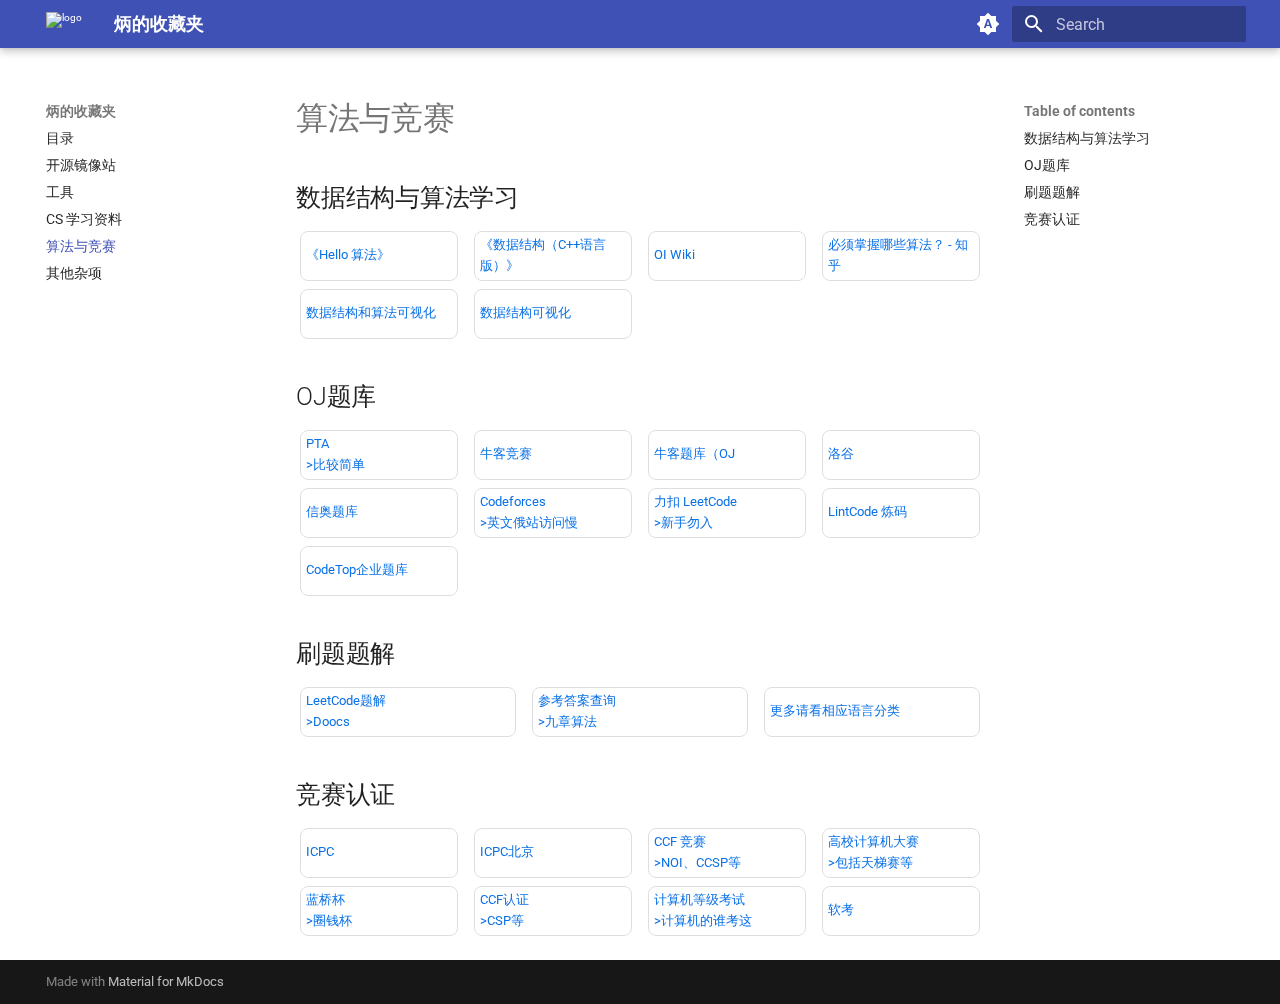
==== algorithm/index.html @ 61bb5c72 "update" ====
<!doctype html>
<html lang="en" class="no-js">
  <head>
    
    
      <meta charset="utf-8">
      <meta name="viewport" content="width=device-width,initial-scale=1">
      
      
      
      
        <link rel="prev" href="../cs/">
      
      
        <link rel="next" href="../misc/">
      
      
      <link rel="icon" href="../favicon.ico">
      <meta name="generator" content="mkdocs-1.6.1, mkdocs-material-9.5.44">
    
    <link rel="manifest" href="/manifest.json">

    
      
        <title>算法与竞赛 - 炳的收藏夹</title>
      
    
    
      <link rel="stylesheet" href="../assets/stylesheets/main.0253249f.min.css">
      
        
        <link rel="stylesheet" href="../assets/stylesheets/palette.06af60db.min.css">
      
      


    
    
      
    
    
      
        
        
        <link rel="preconnect" href="https://fonts.gstatic.com" crossorigin>
        <link rel="stylesheet" href="https://fonts.googleapis.com/css?family=Roboto:300,300i,400,400i,700,700i%7CRoboto+Mono:400,400i,700,700i&display=fallback">
        <style>:root{--md-text-font:"Roboto";--md-code-font:"Roboto Mono"}</style>
      
    
    
      <link rel="stylesheet" href="../style.css">
    
    <script>__md_scope=new URL("..",location),__md_hash=e=>[...e].reduce(((e,_)=>(e<<5)-e+_.charCodeAt(0)),0),__md_get=(e,_=localStorage,t=__md_scope)=>JSON.parse(_.getItem(t.pathname+"."+e)),__md_set=(e,_,t=localStorage,a=__md_scope)=>{try{t.setItem(a.pathname+"."+e,JSON.stringify(_))}catch(e){}}</script>
    
      

    
    
    
  </head>
  
  
    
    
      
    
    
    
    
    <body dir="ltr" data-md-color-scheme="default" data-md-color-primary="indigo" data-md-color-accent="indigo">
  
    
    <input class="md-toggle" data-md-toggle="drawer" type="checkbox" id="__drawer" autocomplete="off">
    <input class="md-toggle" data-md-toggle="search" type="checkbox" id="__search" autocomplete="off">
    <label class="md-overlay" for="__drawer"></label>
    <div data-md-component="skip">
      
        
        <a href="#_1" class="md-skip">
          Skip to content
        </a>
      
    </div>
    <div data-md-component="announce">
      
    </div>
    
    
      

  

<header class="md-header md-header--shadow" data-md-component="header">
  <nav class="md-header__inner md-grid" aria-label="Header">
    <a href=".." title="炳的收藏夹" class="md-header__button md-logo" aria-label="炳的收藏夹" data-md-component="logo">
      
  <img src="../favicon.ico" alt="logo">

    </a>
    <label class="md-header__button md-icon" for="__drawer">
      
      <svg xmlns="http://www.w3.org/2000/svg" viewBox="0 0 24 24"><path d="M3 6h18v2H3zm0 5h18v2H3zm0 5h18v2H3z"/></svg>
    </label>
    <div class="md-header__title" data-md-component="header-title">
      <div class="md-header__ellipsis">
        <div class="md-header__topic">
          <span class="md-ellipsis">
            炳的收藏夹
          </span>
        </div>
        <div class="md-header__topic" data-md-component="header-topic">
          <span class="md-ellipsis">
            
              算法与竞赛
            
          </span>
        </div>
      </div>
    </div>
    
      
        <form class="md-header__option" data-md-component="palette">
  
    
    
    
    <input class="md-option" data-md-color-media="(prefers-color-scheme)" data-md-color-scheme="default" data-md-color-primary="indigo" data-md-color-accent="indigo"  aria-label="Switch to light mode"  type="radio" name="__palette" id="__palette_0">
    
      <label class="md-header__button md-icon" title="Switch to light mode" for="__palette_1" hidden>
        <svg xmlns="http://www.w3.org/2000/svg" viewBox="0 0 24 24"><path d="m14.3 16-.7-2h-3.2l-.7 2H7.8L11 7h2l3.2 9zM20 8.69V4h-4.69L12 .69 8.69 4H4v4.69L.69 12 4 15.31V20h4.69L12 23.31 15.31 20H20v-4.69L23.31 12zm-9.15 3.96h2.3L12 9z"/></svg>
      </label>
    
  
    
    
    
    <input class="md-option" data-md-color-media="(prefers-color-scheme: light)" data-md-color-scheme="default" data-md-color-primary="white" data-md-color-accent="indigo"  aria-label="Switch to dark mode"  type="radio" name="__palette" id="__palette_1">
    
      <label class="md-header__button md-icon" title="Switch to dark mode" for="__palette_2" hidden>
        <svg xmlns="http://www.w3.org/2000/svg" viewBox="0 0 24 24"><path d="M12 8a4 4 0 0 0-4 4 4 4 0 0 0 4 4 4 4 0 0 0 4-4 4 4 0 0 0-4-4m0 10a6 6 0 0 1-6-6 6 6 0 0 1 6-6 6 6 0 0 1 6 6 6 6 0 0 1-6 6m8-9.31V4h-4.69L12 .69 8.69 4H4v4.69L.69 12 4 15.31V20h4.69L12 23.31 15.31 20H20v-4.69L23.31 12z"/></svg>
      </label>
    
  
    
    
    
    <input class="md-option" data-md-color-media="(prefers-color-scheme: dark)" data-md-color-scheme="slate" data-md-color-primary="black" data-md-color-accent="indigo"  aria-label="Switch to system preference"  type="radio" name="__palette" id="__palette_2">
    
      <label class="md-header__button md-icon" title="Switch to system preference" for="__palette_0" hidden>
        <svg xmlns="http://www.w3.org/2000/svg" viewBox="0 0 24 24"><path d="M12 18c-.89 0-1.74-.2-2.5-.55C11.56 16.5 13 14.42 13 12s-1.44-4.5-3.5-5.45C10.26 6.2 11.11 6 12 6a6 6 0 0 1 6 6 6 6 0 0 1-6 6m8-9.31V4h-4.69L12 .69 8.69 4H4v4.69L.69 12 4 15.31V20h4.69L12 23.31 15.31 20H20v-4.69L23.31 12z"/></svg>
      </label>
    
  
</form>
      
    
    
      <script>var palette=__md_get("__palette");if(palette&&palette.color){if("(prefers-color-scheme)"===palette.color.media){var media=matchMedia("(prefers-color-scheme: light)"),input=document.querySelector(media.matches?"[data-md-color-media='(prefers-color-scheme: light)']":"[data-md-color-media='(prefers-color-scheme: dark)']");palette.color.media=input.getAttribute("data-md-color-media"),palette.color.scheme=input.getAttribute("data-md-color-scheme"),palette.color.primary=input.getAttribute("data-md-color-primary"),palette.color.accent=input.getAttribute("data-md-color-accent")}for(var[key,value]of Object.entries(palette.color))document.body.setAttribute("data-md-color-"+key,value)}</script>
    
    
    
      <label class="md-header__button md-icon" for="__search">
        
        <svg xmlns="http://www.w3.org/2000/svg" viewBox="0 0 24 24"><path d="M9.5 3A6.5 6.5 0 0 1 16 9.5c0 1.61-.59 3.09-1.56 4.23l.27.27h.79l5 5-1.5 1.5-5-5v-.79l-.27-.27A6.52 6.52 0 0 1 9.5 16 6.5 6.5 0 0 1 3 9.5 6.5 6.5 0 0 1 9.5 3m0 2C7 5 5 7 5 9.5S7 14 9.5 14 14 12 14 9.5 12 5 9.5 5"/></svg>
      </label>
      <div class="md-search" data-md-component="search" role="dialog">
  <label class="md-search__overlay" for="__search"></label>
  <div class="md-search__inner" role="search">
    <form class="md-search__form" name="search">
      <input type="text" class="md-search__input" name="query" aria-label="Search" placeholder="Search" autocapitalize="off" autocorrect="off" autocomplete="off" spellcheck="false" data-md-component="search-query" required>
      <label class="md-search__icon md-icon" for="__search">
        
        <svg xmlns="http://www.w3.org/2000/svg" viewBox="0 0 24 24"><path d="M9.5 3A6.5 6.5 0 0 1 16 9.5c0 1.61-.59 3.09-1.56 4.23l.27.27h.79l5 5-1.5 1.5-5-5v-.79l-.27-.27A6.52 6.52 0 0 1 9.5 16 6.5 6.5 0 0 1 3 9.5 6.5 6.5 0 0 1 9.5 3m0 2C7 5 5 7 5 9.5S7 14 9.5 14 14 12 14 9.5 12 5 9.5 5"/></svg>
        
        <svg xmlns="http://www.w3.org/2000/svg" viewBox="0 0 24 24"><path d="M20 11v2H8l5.5 5.5-1.42 1.42L4.16 12l7.92-7.92L13.5 5.5 8 11z"/></svg>
      </label>
      <nav class="md-search__options" aria-label="Search">
        
        <button type="reset" class="md-search__icon md-icon" title="Clear" aria-label="Clear" tabindex="-1">
          
          <svg xmlns="http://www.w3.org/2000/svg" viewBox="0 0 24 24"><path d="M19 6.41 17.59 5 12 10.59 6.41 5 5 6.41 10.59 12 5 17.59 6.41 19 12 13.41 17.59 19 19 17.59 13.41 12z"/></svg>
        </button>
      </nav>
      
    </form>
    <div class="md-search__output">
      <div class="md-search__scrollwrap" tabindex="0" data-md-scrollfix>
        <div class="md-search-result" data-md-component="search-result">
          <div class="md-search-result__meta">
            Initializing search
          </div>
          <ol class="md-search-result__list" role="presentation"></ol>
        </div>
      </div>
    </div>
  </div>
</div>
    
    
  </nav>
  
</header>
    
    <div class="md-container" data-md-component="container">
      
      
        
          
        
      
      <main class="md-main" data-md-component="main">
        <div class="md-main__inner md-grid">
          
            
              
              <div class="md-sidebar md-sidebar--primary" data-md-component="sidebar" data-md-type="navigation" >
                <div class="md-sidebar__scrollwrap">
                  <div class="md-sidebar__inner">
                    



<nav class="md-nav md-nav--primary" aria-label="Navigation" data-md-level="0">
  <label class="md-nav__title" for="__drawer">
    <a href=".." title="炳的收藏夹" class="md-nav__button md-logo" aria-label="炳的收藏夹" data-md-component="logo">
      
  <img src="../favicon.ico" alt="logo">

    </a>
    炳的收藏夹
  </label>
  
  <ul class="md-nav__list" data-md-scrollfix>
    
      
      
  
  
  
  
    <li class="md-nav__item">
      <a href=".." class="md-nav__link">
        
  
  <span class="md-ellipsis">
    目录
  </span>
  

      </a>
    </li>
  

    
      
      
  
  
  
  
    <li class="md-nav__item">
      <a href="../mirrors/" class="md-nav__link">
        
  
  <span class="md-ellipsis">
    开源镜像站
  </span>
  

      </a>
    </li>
  

    
      
      
  
  
  
  
    <li class="md-nav__item">
      <a href="../tools/" class="md-nav__link">
        
  
  <span class="md-ellipsis">
    工具
  </span>
  

      </a>
    </li>
  

    
      
      
  
  
  
  
    <li class="md-nav__item">
      <a href="../cs/" class="md-nav__link">
        
  
  <span class="md-ellipsis">
    CS 学习资料
  </span>
  

      </a>
    </li>
  

    
      
      
  
  
    
  
  
  
    <li class="md-nav__item md-nav__item--active">
      
      <input class="md-nav__toggle md-toggle" type="checkbox" id="__toc">
      
      
        
      
      
        <label class="md-nav__link md-nav__link--active" for="__toc">
          
  
  <span class="md-ellipsis">
    算法与竞赛
  </span>
  

          <span class="md-nav__icon md-icon"></span>
        </label>
      
      <a href="./" class="md-nav__link md-nav__link--active">
        
  
  <span class="md-ellipsis">
    算法与竞赛
  </span>
  

      </a>
      
        

<nav class="md-nav md-nav--secondary" aria-label="Table of contents">
  
  
  
    
  
  
    <label class="md-nav__title" for="__toc">
      <span class="md-nav__icon md-icon"></span>
      Table of contents
    </label>
    <ul class="md-nav__list" data-md-component="toc" data-md-scrollfix>
      
        <li class="md-nav__item">
  <a href="#_2" class="md-nav__link">
    <span class="md-ellipsis">
      数据结构与算法学习
    </span>
  </a>
  
</li>
      
        <li class="md-nav__item">
  <a href="#oj" class="md-nav__link">
    <span class="md-ellipsis">
      OJ题库
    </span>
  </a>
  
</li>
      
        <li class="md-nav__item">
  <a href="#_3" class="md-nav__link">
    <span class="md-ellipsis">
      刷题题解
    </span>
  </a>
  
</li>
      
        <li class="md-nav__item">
  <a href="#_4" class="md-nav__link">
    <span class="md-ellipsis">
      竞赛认证
    </span>
  </a>
  
</li>
      
    </ul>
  
</nav>
      
    </li>
  

    
      
      
  
  
  
  
    <li class="md-nav__item">
      <a href="../misc/" class="md-nav__link">
        
  
  <span class="md-ellipsis">
    其他杂项
  </span>
  

      </a>
    </li>
  

    
  </ul>
</nav>
                  </div>
                </div>
              </div>
            
            
              
              <div class="md-sidebar md-sidebar--secondary" data-md-component="sidebar" data-md-type="toc" >
                <div class="md-sidebar__scrollwrap">
                  <div class="md-sidebar__inner">
                    

<nav class="md-nav md-nav--secondary" aria-label="Table of contents">
  
  
  
    
  
  
    <label class="md-nav__title" for="__toc">
      <span class="md-nav__icon md-icon"></span>
      Table of contents
    </label>
    <ul class="md-nav__list" data-md-component="toc" data-md-scrollfix>
      
        <li class="md-nav__item">
  <a href="#_2" class="md-nav__link">
    <span class="md-ellipsis">
      数据结构与算法学习
    </span>
  </a>
  
</li>
      
        <li class="md-nav__item">
  <a href="#oj" class="md-nav__link">
    <span class="md-ellipsis">
      OJ题库
    </span>
  </a>
  
</li>
      
        <li class="md-nav__item">
  <a href="#_3" class="md-nav__link">
    <span class="md-ellipsis">
      刷题题解
    </span>
  </a>
  
</li>
      
        <li class="md-nav__item">
  <a href="#_4" class="md-nav__link">
    <span class="md-ellipsis">
      竞赛认证
    </span>
  </a>
  
</li>
      
    </ul>
  
</nav>
                  </div>
                </div>
              </div>
            
          
          
            <div class="md-content" data-md-component="content">
              <article class="md-content__inner md-typeset">
                
    
                  


<h1 id="_1">算法与竞赛</h1>
<h2 id="_2">数据结构与算法学习</h2>
<div class="grid">
    <a href="https://www.hello-algo.com/">《Hello 算法》</a>
    <a href="https://dsa.cs.tsinghua.edu.cn/~deng/ds/dsacpp/">《数据结构（C++语言版）》</a>
    <a href="https://oi-wiki.org">OI Wiki</a>
    <a href="https://www.zhihu.com/question/23148377/answer/907915556">必须掌握哪些算法？ - 知乎</a>
    <a href="https://visualgo.net/zh">数据结构和算法可视化</a>
    <a href="https://www.cs.usfca.edu/~galles/visualization/Algorithms.html">数据结构可视化</a>
</div>

<h2 id="oj">OJ题库</h2>
<div class="grid">
    <a href="https://pintia.cn/">PTA<br />>比较简单</a>
    <a href="https://ac.nowcoder.com/">牛客竞赛</a>
    <a href="https://www.nowcoder.com/exam/oj">牛客题库（OJ</a>
    <a href="https://www.luogu.com.cn/">洛谷</a>
    <a href="https://www.oitiku.com/">信奥题库</a>
    <a href="https://codeforces.com/">Codeforces<br />>英文俄站访问慢</a>
    <a href="https://leetcode.cn/problemset/all/">力扣 LeetCode<br />>新手勿入</a>
    <a href="https://www.lintcode.com/">LintCode 炼码</a>
    <a href="https://codetop.cc/">CodeTop企业题库</a>
</div>

<h2 id="_3">刷题题解</h2>
<div class="grid">
    <a href="https://doocs.gitee.io/leetcode/">LeetCode题解<br />>Doocs</a>
    <a href="https://www.jiuzhang.com/solutions/">参考答案查询<br />>九章算法</a>
    <a>更多请看相应语言分类</a>
</div>

<h2 id="_4">竞赛认证</h2>
<div class="grid">
    <a href="https://icpc.global/">ICPC</a>
    <a href="https://icpc.pku.edu.cn/">ICPC北京</a>
    <a href="https://www.ccf.org.cn/Activities/Contests/">CCF 竞赛<br />>NOI、CCSP等</a>
    <a href="http://www.c4best.cn/">高校计算机大赛<br />>包括天梯赛等</a>
    <a href="https://dasai.lanqiao.cn/">蓝桥杯<br />>圈钱杯</a>
    <a href="https://www.ccf.org.cn/Activities/Certification/">CCF认证<br />>CSP等</a>
    <a href="http://ncre.neea.edu.cn/">计算机等级考试<br />>计算机的谁考这</a>
    <a href="https://www.ruankao.org.cn/">软考</a>
</div>












                
    <script src="https://giscus.app/client.js"
        data-repo="wcbing/nav"
        data-repo-id="MDEwOlJlcG9zaXRvcnkzMzMwNzA4MjY="
        data-mapping="pathname"
        data-strict="1"
        data-reactions-enabled="1"
        data-emit-metadata="0"
        data-input-position="bottom"
        data-theme="preferred_color_scheme"
        data-lang="zh-CN"
        async>
    </script>

              </article>
            </div>
          
          
<script>var target=document.getElementById(location.hash.slice(1));target&&target.name&&(target.checked=target.name.startsWith("__tabbed_"))</script>
        </div>
        
      </main>
      
        <footer class="md-footer">
  
  <div class="md-footer-meta md-typeset">
    <div class="md-footer-meta__inner md-grid">
      <div class="md-copyright">
  
  
    Made with
    <a href="https://squidfunk.github.io/mkdocs-material/" target="_blank" rel="noopener">
      Material for MkDocs
    </a>
  
</div>
      
    </div>
  </div>
</footer>
      
    </div>
    <div class="md-dialog" data-md-component="dialog">
      <div class="md-dialog__inner md-typeset"></div>
    </div>
    
    
    <script id="__config" type="application/json">{"base": "..", "features": [], "search": "../assets/javascripts/workers/search.6ce7567c.min.js", "translations": {"clipboard.copied": "Copied to clipboard", "clipboard.copy": "Copy to clipboard", "search.result.more.one": "1 more on this page", "search.result.more.other": "# more on this page", "search.result.none": "No matching documents", "search.result.one": "1 matching document", "search.result.other": "# matching documents", "search.result.placeholder": "Type to start searching", "search.result.term.missing": "Missing", "select.version": "Select version"}}</script>
    
    
      <script src="../assets/javascripts/bundle.83f73b43.min.js"></script>
      
    
  </body>
</html>
---- assets/stylesheets/main.0253249f.min.css ----
@charset "UTF-8";html{-webkit-text-size-adjust:none;-moz-text-size-adjust:none;text-size-adjust:none;box-sizing:border-box}*,:after,:before{box-sizing:inherit}@media (prefers-reduced-motion){*,:after,:before{transition:none!important}}body{margin:0}a,button,input,label{-webkit-tap-highlight-color:transparent}a{color:inherit;text-decoration:none}hr{border:0;box-sizing:initial;display:block;height:.05rem;overflow:visible;padding:0}small{font-size:80%}sub,sup{line-height:1em}img{border-style:none}table{border-collapse:initial;border-spacing:0}td,th{font-weight:400;vertical-align:top}button{background:#0000;border:0;font-family:inherit;font-size:inherit;margin:0;padding:0}input{border:0;outline:none}:root{--md-primary-fg-color:#4051b5;--md-primary-fg-color--light:#5d6cc0;--md-primary-fg-color--dark:#303fa1;--md-primary-bg-color:#fff;--md-primary-bg-color--light:#ffffffb3;--md-accent-fg-color:#526cfe;--md-accent-fg-color--transparent:#526cfe1a;--md-accent-bg-color:#fff;--md-accent-bg-color--light:#ffffffb3}[data-md-color-scheme=default]{color-scheme:light}[data-md-color-scheme=default] img[src$="#gh-dark-mode-only"],[data-md-color-scheme=default] img[src$="#only-dark"]{display:none}:root,[data-md-color-scheme=default]{--md-hue:225deg;--md-default-fg-color:#000000de;--md-default-fg-color--light:#0000008a;--md-default-fg-color--lighter:#00000052;--md-default-fg-color--lightest:#00000012;--md-default-bg-color:#fff;--md-default-bg-color--light:#ffffffb3;--md-default-bg-color--lighter:#ffffff4d;--md-default-bg-color--lightest:#ffffff1f;--md-code-fg-color:#36464e;--md-code-bg-color:#f5f5f5;--md-code-hl-color:#4287ff;--md-code-hl-color--light:#4287ff1a;--md-code-hl-number-color:#d52a2a;--md-code-hl-special-color:#db1457;--md-code-hl-function-color:#a846b9;--md-code-hl-constant-color:#6e59d9;--md-code-hl-keyword-color:#3f6ec6;--md-code-hl-string-color:#1c7d4d;--md-code-hl-name-color:var(--md-code-fg-color);--md-code-hl-operator-color:var(--md-default-fg-color--light);--md-code-hl-punctuation-color:var(--md-default-fg-color--light);--md-code-hl-comment-color:var(--md-default-fg-color--light);--md-code-hl-generic-color:var(--md-default-fg-color--light);--md-code-hl-variable-color:var(--md-default-fg-color--light);--md-typeset-color:var(--md-default-fg-color);--md-typeset-a-color:var(--md-primary-fg-color);--md-typeset-del-color:#f5503d26;--md-typeset-ins-color:#0bd57026;--md-typeset-kbd-color:#fafafa;--md-typeset-kbd-accent-color:#fff;--md-typeset-kbd-border-color:#b8b8b8;--md-typeset-mark-color:#ffff0080;--md-typeset-table-color:#0000001f;--md-typeset-table-color--light:rgba(0,0,0,.035);--md-admonition-fg-color:var(--md-default-fg-color);--md-admonition-bg-color:var(--md-default-bg-color);--md-warning-fg-color:#000000de;--md-warning-bg-color:#ff9;--md-footer-fg-color:#fff;--md-footer-fg-color--light:#ffffffb3;--md-footer-fg-color--lighter:#ffffff73;--md-footer-bg-color:#000000de;--md-footer-bg-color--dark:#00000052;--md-shadow-z1:0 0.2rem 0.5rem #0000000d,0 0 0.05rem #0000001a;--md-shadow-z2:0 0.2rem 0.5rem #0000001a,0 0 0.05rem #00000040;--md-shadow-z3:0 0.2rem 0.5rem #0003,0 0 0.05rem #00000059}.md-icon svg{fill:currentcolor;display:block;height:1.2rem;width:1.2rem}body{-webkit-font-smoothing:antialiased;-moz-osx-font-smoothing:grayscale;--md-text-font-family:var(--md-text-font,_),-apple-system,BlinkMacSystemFont,Helvetica,Arial,sans-serif;--md-code-font-family:var(--md-code-font,_),SFMono-Regular,Consolas,Menlo,monospace}aside,body,input{font-feature-settings:"kern","liga";color:var(--md-typeset-color);font-family:var(--md-text-font-family)}code,kbd,pre{font-feature-settings:"kern";font-family:var(--md-code-font-family)}:root{--md-typeset-table-sort-icon:url('data:image/svg+xml;charset=utf-8,<svg xmlns="http://www.w3.org/2000/svg" viewBox="0 0 24 24"><path d="m18 21-4-4h3V7h-3l4-4 4 4h-3v10h3M2 19v-2h10v2M2 13v-2h7v2M2 7V5h4v2z"/></svg>');--md-typeset-table-sort-icon--asc:url('data:image/svg+xml;charset=utf-8,<svg xmlns="http://www.w3.org/2000/svg" viewBox="0 0 24 24"><path d="M19 17h3l-4 4-4-4h3V3h2M2 17h10v2H2M6 5v2H2V5m0 6h7v2H2z"/></svg>');--md-typeset-table-sort-icon--desc:url('data:image/svg+xml;charset=utf-8,<svg xmlns="http://www.w3.org/2000/svg" viewBox="0 0 24 24"><path d="M19 7h3l-4-4-4 4h3v14h2M2 17h10v2H2M6 5v2H2V5m0 6h7v2H2z"/></svg>')}.md-typeset{-webkit-print-color-adjust:exact;color-adjust:exact;font-size:.8rem;line-height:1.6}@media print{.md-typeset{font-size:.68rem}}.md-typeset blockquote,.md-typeset dl,.md-typeset figure,.md-typeset ol,.md-typeset pre,.md-typeset ul{margin-bottom:1em;margin-top:1em}.md-typeset h1{color:var(--md-default-fg-color--light);font-size:2em;line-height:1.3;margin:0 0 1.25em}.md-typeset h1,.md-typeset h2{font-weight:300;letter-spacing:-.01em}.md-typeset h2{font-size:1.5625em;line-height:1.4;margin:1.6em 0 .64em}.md-typeset h3{font-size:1.25em;font-weight:400;letter-spacing:-.01em;line-height:1.5;margin:1.6em 0 .8em}.md-typeset h2+h3{margin-top:.8em}.md-typeset h4{font-weight:700;letter-spacing:-.01em;margin:1em 0}.md-typeset h5,.md-typeset h6{color:var(--md-default-fg-color--light);font-size:.8em;font-weight:700;letter-spacing:-.01em;margin:1.25em 0}.md-typeset h5{text-transform:uppercase}.md-typeset hr{border-bottom:.05rem solid var(--md-default-fg-color--lightest);display:flow-root;margin:1.5em 0}.md-typeset a{color:var(--md-typeset-a-color);word-break:break-word}.md-typeset a,.md-typeset a:before{transition:color 125ms}.md-typeset a:focus,.md-typeset a:hover{color:var(--md-accent-fg-color)}.md-typeset a:focus code,.md-typeset a:hover code{background-color:var(--md-accent-fg-color--transparent)}.md-typeset a code{color:currentcolor;transition:background-color 125ms}.md-typeset a.focus-visible{outline-color:var(--md-accent-fg-color);outline-offset:.2rem}.md-typeset code,.md-typeset kbd,.md-typeset pre{color:var(--md-code-fg-color);direction:ltr;font-variant-ligatures:none}@media print{.md-typeset code,.md-typeset kbd,.md-typeset pre{white-space:pre-wrap}}.md-typeset code{background-color:var(--md-code-bg-color);border-radius:.1rem;-webkit-box-decoration-break:clone;box-decoration-break:clone;font-size:.85em;padding:0 .2941176471em;word-break:break-word}.md-typeset code:not(.focus-visible){-webkit-tap-highlight-color:transparent;outline:none}.md-typeset pre{display:flow-root;line-height:1.4;position:relative}.md-typeset pre>code{-webkit-box-decoration-break:slice;box-decoration-break:slice;box-shadow:none;display:block;margin:0;outline-color:var(--md-accent-fg-color);overflow:auto;padding:.7720588235em 1.1764705882em;scrollbar-color:var(--md-default-fg-color--lighter) #0000;scrollbar-width:thin;touch-action:auto;word-break:normal}.md-typeset pre>code:hover{scrollbar-color:var(--md-accent-fg-color) #0000}.md-typeset pre>code::-webkit-scrollbar{height:.2rem;width:.2rem}.md-typeset pre>code::-webkit-scrollbar-thumb{background-color:var(--md-default-fg-color--lighter)}.md-typeset pre>code::-webkit-scrollbar-thumb:hover{background-color:var(--md-accent-fg-color)}.md-typeset kbd{background-color:var(--md-typeset-kbd-color);border-radius:.1rem;box-shadow:0 .1rem 0 .05rem var(--md-typeset-kbd-border-color),0 .1rem 0 var(--md-typeset-kbd-border-color),0 -.1rem .2rem var(--md-typeset-kbd-accent-color) inset;color:var(--md-default-fg-color);display:inline-block;font-size:.75em;padding:0 .6666666667em;vertical-align:text-top;word-break:break-word}.md-typeset mark{background-color:var(--md-typeset-mark-color);-webkit-box-decoration-break:clone;box-decoration-break:clone;color:inherit;word-break:break-word}.md-typeset abbr{border-bottom:.05rem dotted var(--md-default-fg-color--light);cursor:help;text-decoration:none}.md-typeset small{opacity:.75}[dir=ltr] .md-typeset sub,[dir=ltr] .md-typeset sup{margin-left:.078125em}[dir=rtl] .md-typeset sub,[dir=rtl] .md-typeset sup{margin-right:.078125em}[dir=ltr] .md-typeset blockquote{padding-left:.6rem}[dir=rtl] .md-typeset blockquote{padding-right:.6rem}[dir=ltr] .md-typeset blockquote{border-left:.2rem solid var(--md-default-fg-color--lighter)}[dir=rtl] .md-typeset blockquote{border-right:.2rem solid var(--md-default-fg-color--lighter)}.md-typeset blockquote{color:var(--md-default-fg-color--light);margin-left:0;margin-right:0}.md-typeset ul{list-style-type:disc}.md-typeset ul[type]{list-style-type:revert-layer}[dir=ltr] .md-typeset ol,[dir=ltr] .md-typeset ul{margin-left:.625em}[dir=rtl] .md-typeset ol,[dir=rtl] .md-typeset ul{margin-right:.625em}.md-typeset ol,.md-typeset ul{padding:0}.md-typeset ol:not([hidden]),.md-typeset ul:not([hidden]){display:flow-root}.md-typeset ol ol,.md-typeset ul ol{list-style-type:lower-alpha}.md-typeset ol ol ol,.md-typeset ul ol ol{list-style-type:lower-roman}.md-typeset ol ol ol ol,.md-typeset ul ol ol ol{list-style-type:upper-alpha}.md-typeset ol ol ol ol ol,.md-typeset ul ol ol ol ol{list-style-type:upper-roman}.md-typeset ol[type],.md-typeset ul[type]{list-style-type:revert-layer}[dir=ltr] .md-typeset ol li,[dir=ltr] .md-typeset ul li{margin-left:1.25em}[dir=rtl] .md-typeset ol li,[dir=rtl] .md-typeset ul li{margin-right:1.25em}.md-typeset ol li,.md-typeset ul li{margin-bottom:.5em}.md-typeset ol li blockquote,.md-typeset ol li p,.md-typeset ul li blockquote,.md-typeset ul li p{margin:.5em 0}.md-typeset ol li:last-child,.md-typeset ul li:last-child{margin-bottom:0}[dir=ltr] .md-typeset ol li ol,[dir=ltr] .md-typeset ol li ul,[dir=ltr] .md-typeset ul li ol,[dir=ltr] .md-typeset ul li ul{margin-left:.625em}[dir=rtl] .md-typeset ol li ol,[dir=rtl] .md-typeset ol li ul,[dir=rtl] .md-typeset ul li ol,[dir=rtl] .md-typeset ul li ul{margin-right:.625em}.md-typeset ol li ol,.md-typeset ol li ul,.md-typeset ul li ol,.md-typeset ul li ul{margin-bottom:.5em;margin-top:.5em}[dir=ltr] .md-typeset dd{margin-left:1.875em}[dir=rtl] .md-typeset dd{margin-right:1.875em}.md-typeset dd{margin-bottom:1.5em;margin-top:1em}.md-typeset img,.md-typeset svg,.md-typeset video{height:auto;max-width:100%}.md-typeset img[align=left]{margin:1em 1em 1em 0}.md-typeset img[align=right]{margin:1em 0 1em 1em}.md-typeset img[align]:only-child{margin-top:0}.md-typeset figure{display:flow-root;margin:1em auto;max-width:100%;text-align:center;width:-moz-fit-content;width:fit-content}.md-typeset figure img{display:block;margin:0 auto}.md-typeset figcaption{font-style:italic;margin:1em auto;max-width:24rem}.md-typeset iframe{max-width:100%}.md-typeset table:not([class]){background-color:var(--md-default-bg-color);border:.05rem solid var(--md-typeset-table-color);border-radius:.1rem;display:inline-block;font-size:.64rem;max-width:100%;overflow:auto;touch-action:auto}@media print{.md-typeset table:not([class]){display:table}}.md-typeset table:not([class])+*{margin-top:1.5em}.md-typeset table:not([class]) td>:first-child,.md-typeset table:not([class]) th>:first-child{margin-top:0}.md-typeset table:not([class]) td>:last-child,.md-typeset table:not([class]) th>:last-child{margin-bottom:0}.md-typeset table:not([class]) td:not([align]),.md-typeset table:not([class]) th:not([align]){text-align:left}[dir=rtl] .md-typeset table:not([class]) td:not([align]),[dir=rtl] .md-typeset table:not([class]) th:not([align]){text-align:right}.md-typeset table:not([class]) th{font-weight:700;min-width:5rem;padding:.9375em 1.25em;vertical-align:top}.md-typeset table:not([class]) td{border-top:.05rem solid var(--md-typeset-table-color);padding:.9375em 1.25em;vertical-align:top}.md-typeset table:not([class]) tbody tr{transition:background-color 125ms}.md-typeset table:not([class]) tbody tr:hover{background-color:var(--md-typeset-table-color--light);box-shadow:0 .05rem 0 var(--md-default-bg-color) inset}.md-typeset table:not([class]) a{word-break:normal}.md-typeset table th[role=columnheader]{cursor:pointer}[dir=ltr] .md-typeset table th[role=columnheader]:after{margin-left:.5em}[dir=rtl] .md-typeset table th[role=columnheader]:after{margin-right:.5em}.md-typeset table th[role=columnheader]:after{content:"";display:inline-block;height:1.2em;-webkit-mask-image:var(--md-typeset-table-sort-icon);mask-image:var(--md-typeset-table-sort-icon);-webkit-mask-repeat:no-repeat;mask-repeat:no-repeat;-webkit-mask-size:contain;mask-size:contain;transition:background-color 125ms;vertical-align:text-bottom;width:1.2em}.md-typeset table th[role=columnheader]:hover:after{background-color:var(--md-default-fg-color--lighter)}.md-typeset table th[role=columnheader][aria-sort=ascending]:after{background-color:var(--md-default-fg-color--light);-webkit-mask-image:var(--md-typeset-table-sort-icon--asc);mask-image:var(--md-typeset-table-sort-icon--asc)}.md-typeset table th[role=columnheader][aria-sort=descending]:after{background-color:var(--md-default-fg-color--light);-webkit-mask-image:var(--md-typeset-table-sort-icon--desc);mask-image:var(--md-typeset-table-sort-icon--desc)}.md-typeset__scrollwrap{margin:1em -.8rem;overflow-x:auto;touch-action:auto}.md-typeset__table{display:inline-block;margin-bottom:.5em;padding:0 .8rem}@media print{.md-typeset__table{display:block}}html .md-typeset__table table{display:table;margin:0;overflow:hidden;width:100%}@media screen and (max-width:44.984375em){.md-content__inner>pre{margin:1em -.8rem}.md-content__inner>pre code{border-radius:0}}.md-typeset .md-author{border-radius:100%;display:block;flex-shrink:0;height:1.6rem;overflow:hidden;position:relative;transition:color 125ms,transform 125ms;width:1.6rem}.md-typeset .md-author img{display:block}.md-typeset .md-author--more{background:var(--md-default-fg-color--lightest);color:var(--md-default-fg-color--lighter);font-size:.6rem;font-weight:700;line-height:1.6rem;text-align:center}.md-typeset .md-author--long{height:2.4rem;width:2.4rem}.md-typeset a.md-author{transform:scale(1)}.md-typeset a.md-author img{border-radius:100%;filter:grayscale(100%) opacity(75%);transition:filter 125ms}.md-typeset a.md-author:focus,.md-typeset a.md-author:hover{transform:scale(1.1);z-index:1}.md-typeset a.md-author:focus img,.md-typeset a.md-author:hover img{filter:grayscale(0)}.md-banner{background-color:var(--md-footer-bg-color);color:var(--md-footer-fg-color);overflow:auto}@media print{.md-banner{display:none}}.md-banner--warning{background-color:var(--md-warning-bg-color);color:var(--md-warning-fg-color)}.md-banner__inner{font-size:.7rem;margin:.6rem auto;padding:0 .8rem}[dir=ltr] .md-banner__button{float:right}[dir=rtl] .md-banner__button{float:left}.md-banner__button{color:inherit;cursor:pointer;transition:opacity .25s}.no-js .md-banner__button{display:none}.md-banner__button:hover{opacity:.7}html{font-size:125%;height:100%;overflow-x:hidden}@media screen and (min-width:100em){html{font-size:137.5%}}@media screen and (min-width:125em){html{font-size:150%}}body{background-color:var(--md-default-bg-color);display:flex;flex-direction:column;font-size:.5rem;min-height:100%;position:relative;width:100%}@media print{body{display:block}}@media screen and (max-width:59.984375em){body[data-md-scrolllock]{position:fixed}}.md-grid{margin-left:auto;margin-right:auto;max-width:61rem}.md-container{display:flex;flex-direction:column;flex-grow:1}@media print{.md-container{display:block}}.md-main{flex-grow:1}.md-main__inner{display:flex;height:100%;margin-top:1.5rem}.md-ellipsis{overflow:hidden;text-overflow:ellipsis}.md-toggle{display:none}.md-option{height:0;opacity:0;position:absolute;width:0}.md-option:checked+label:not([hidden]){display:block}.md-option.focus-visible+label{outline-color:var(--md-accent-fg-color);outline-style:auto}.md-skip{background-color:var(--md-default-fg-color);border-radius:.1rem;color:var(--md-default-bg-color);font-size:.64rem;margin:.5rem;opacity:0;outline-color:var(--md-accent-fg-color);padding:.3rem .5rem;position:fixed;transform:translateY(.4rem);z-index:-1}.md-skip:focus{opacity:1;transform:translateY(0);transition:transform .25s cubic-bezier(.4,0,.2,1),opacity 175ms 75ms;z-index:10}@page{margin:25mm}:root{--md-clipboard-icon:url('data:image/svg+xml;charset=utf-8,<svg xmlns="http://www.w3.org/2000/svg" viewBox="0 0 24 24"><path d="M19 21H8V7h11m0-2H8a2 2 0 0 0-2 2v14a2 2 0 0 0 2 2h11a2 2 0 0 0 2-2V7a2 2 0 0 0-2-2m-3-4H4a2 2 0 0 0-2 2v14h2V3h12z"/></svg>')}.md-clipboard{border-radius:.1rem;color:var(--md-default-fg-color--lightest);cursor:pointer;height:1.5em;outline-color:var(--md-accent-fg-color);outline-offset:.1rem;position:absolute;right:.5em;top:.5em;transition:color .25s;width:1.5em;z-index:1}@media print{.md-clipboard{display:none}}.md-clipboard:not(.focus-visible){-webkit-tap-highlight-color:transparent;outline:none}:hover>.md-clipboard{color:var(--md-default-fg-color--light)}.md-clipboard:focus,.md-clipboard:hover{color:var(--md-accent-fg-color)}.md-clipboard:after{background-color:currentcolor;content:"";display:block;height:1.125em;margin:0 auto;-webkit-mask-image:var(--md-clipboard-icon);mask-image:var(--md-clipboard-icon);-webkit-mask-position:center;mask-position:center;-webkit-mask-repeat:no-repeat;mask-repeat:no-repeat;-webkit-mask-size:contain;mask-size:contain;width:1.125em}.md-clipboard--inline{cursor:pointer}.md-clipboard--inline code{transition:color .25s,background-color .25s}.md-clipboard--inline:focus code,.md-clipboard--inline:hover code{background-color:var(--md-accent-fg-color--transparent);color:var(--md-accent-fg-color)}.md-typeset .md-code__content{display:grid}@keyframes consent{0%{opacity:0;transform:translateY(100%)}to{opacity:1;transform:translateY(0)}}@keyframes overlay{0%{opacity:0}to{opacity:1}}.md-consent__overlay{animation:overlay .25s both;-webkit-backdrop-filter:blur(.1rem);backdrop-filter:blur(.1rem);background-color:#0000008a;height:100%;opacity:1;position:fixed;top:0;width:100%;z-index:5}.md-consent__inner{animation:consent .5s cubic-bezier(.1,.7,.1,1) both;background-color:var(--md-default-bg-color);border:0;border-radius:.1rem;bottom:0;box-shadow:0 0 .2rem #0000001a,0 .2rem .4rem #0003;max-height:100%;overflow:auto;padding:0;position:fixed;width:100%;z-index:5}.md-consent__form{padding:.8rem}.md-consent__settings{display:none;margin:1em 0}input:checked+.md-consent__settings{display:block}.md-consent__controls{margin-bottom:.8rem}.md-typeset .md-consent__controls .md-button{display:inline}@media screen and (max-width:44.984375em){.md-typeset .md-consent__controls .md-button{display:block;margin-top:.4rem;text-align:center;width:100%}}.md-consent label{cursor:pointer}.md-content{flex-grow:1;min-width:0}.md-content__inner{margin:0 .8rem 1.2rem;padding-top:.6rem}@media screen and (min-width:76.25em){[dir=ltr] .md-sidebar--primary:not([hidden])~.md-content>.md-content__inner{margin-left:1.2rem}[dir=ltr] .md-sidebar--secondary:not([hidden])~.md-content>.md-content__inner,[dir=rtl] .md-sidebar--primary:not([hidden])~.md-content>.md-content__inner{margin-right:1.2rem}[dir=rtl] .md-sidebar--secondary:not([hidden])~.md-content>.md-content__inner{margin-left:1.2rem}}.md-content__inner:before{content:"";display:block;height:.4rem}.md-content__inner>:last-child{margin-bottom:0}[dir=ltr] .md-content__button{float:right}[dir=rtl] .md-content__button{float:left}[dir=ltr] .md-content__button{margin-left:.4rem}[dir=rtl] .md-content__button{margin-right:.4rem}.md-content__button{margin:.4rem 0;padding:0}@media print{.md-content__button{display:none}}.md-typeset .md-content__button{color:var(--md-default-fg-color--lighter)}.md-content__button svg{display:inline;vertical-align:top}[dir=rtl] .md-content__button svg{transform:scaleX(-1)}[dir=ltr] .md-dialog{right:.8rem}[dir=rtl] .md-dialog{left:.8rem}.md-dialog{background-color:var(--md-default-fg-color);border-radius:.1rem;bottom:.8rem;box-shadow:var(--md-shadow-z3);min-width:11.1rem;opacity:0;padding:.4rem .6rem;pointer-events:none;position:fixed;transform:translateY(100%);transition:transform 0ms .4s,opacity .4s;z-index:4}@media print{.md-dialog{display:none}}.md-dialog--active{opacity:1;pointer-events:auto;transform:translateY(0);transition:transform .4s cubic-bezier(.075,.85,.175,1),opacity .4s}.md-dialog__inner{color:var(--md-default-bg-color);font-size:.7rem}.md-feedback{margin:2em 0 1em;text-align:center}.md-feedback fieldset{border:none;margin:0;padding:0}.md-feedback__title{font-weight:700;margin:1em auto}.md-feedback__inner{position:relative}.md-feedback__list{display:flex;flex-wrap:wrap;place-content:baseline center;position:relative}.md-feedback__list:hover .md-icon:not(:disabled){color:var(--md-default-fg-color--lighter)}:disabled .md-feedback__list{min-height:1.8rem}.md-feedback__icon{color:var(--md-default-fg-color--light);cursor:pointer;flex-shrink:0;margin:0 .1rem;transition:color 125ms}.md-feedback__icon:not(:disabled).md-icon:hover{color:var(--md-accent-fg-color)}.md-feedback__icon:disabled{color:var(--md-default-fg-color--lightest);pointer-events:none}.md-feedback__note{opacity:0;position:relative;transform:translateY(.4rem);transition:transform .4s cubic-bezier(.1,.7,.1,1),opacity .15s}.md-feedback__note>*{margin:0 auto;max-width:16rem}:disabled .md-feedback__note{opacity:1;transform:translateY(0)}@media print{.md-feedback{display:none}}.md-footer{background-color:var(--md-footer-bg-color);color:var(--md-footer-fg-color)}@media print{.md-footer{display:none}}.md-footer__inner{justify-content:space-between;overflow:auto;padding:.2rem}.md-footer__inner:not([hidden]){display:flex}.md-footer__link{align-items:end;display:flex;flex-grow:0.01;margin-bottom:.4rem;margin-top:1rem;max-width:100%;outline-color:var(--md-accent-fg-color);overflow:hidden;transition:opacity .25s}.md-footer__link:focus,.md-footer__link:hover{opacity:.7}[dir=rtl] .md-footer__link svg{transform:scaleX(-1)}@media screen and (max-width:44.984375em){.md-footer__link--prev{flex-shrink:0}.md-footer__link--prev .md-footer__title{display:none}}[dir=ltr] .md-footer__link--next{margin-left:auto}[dir=rtl] .md-footer__link--next{margin-right:auto}.md-footer__link--next{text-align:right}[dir=rtl] .md-footer__link--next{text-align:left}.md-footer__title{flex-grow:1;font-size:.9rem;margin-bottom:.7rem;max-width:calc(100% - 2.4rem);padding:0 1rem;white-space:nowrap}.md-footer__button{margin:.2rem;padding:.4rem}.md-footer__direction{font-size:.64rem;opacity:.7}.md-footer-meta{background-color:var(--md-footer-bg-color--dark)}.md-footer-meta__inner{display:flex;flex-wrap:wrap;justify-content:space-between;padding:.2rem}html .md-footer-meta.md-typeset a{color:var(--md-footer-fg-color--light)}html .md-footer-meta.md-typeset a:focus,html .md-footer-meta.md-typeset a:hover{color:var(--md-footer-fg-color)}.md-copyright{color:var(--md-footer-fg-color--lighter);font-size:.64rem;margin:auto .6rem;padding:.4rem 0;width:100%}@media screen and (min-width:45em){.md-copyright{width:auto}}.md-copyright__highlight{color:var(--md-footer-fg-color--light)}.md-social{display:inline-flex;gap:.2rem;margin:0 .4rem;padding:.2rem 0 .6rem}@media screen and (min-width:45em){.md-social{padding:.6rem 0}}.md-social__link{display:inline-block;height:1.6rem;text-align:center;width:1.6rem}.md-social__link:before{line-height:1.9}.md-social__link svg{fill:currentcolor;max-height:.8rem;vertical-align:-25%}.md-typeset .md-button{border:.1rem solid;border-radius:.1rem;color:var(--md-primary-fg-color);cursor:pointer;display:inline-block;font-weight:700;padding:.625em 2em;transition:color 125ms,background-color 125ms,border-color 125ms}.md-typeset .md-button--primary{background-color:var(--md-primary-fg-color);border-color:var(--md-primary-fg-color);color:var(--md-primary-bg-color)}.md-typeset .md-button:focus,.md-typeset .md-button:hover{background-color:var(--md-accent-fg-color);border-color:var(--md-accent-fg-color);color:var(--md-accent-bg-color)}[dir=ltr] .md-typeset .md-input{border-top-left-radius:.1rem}[dir=ltr] .md-typeset .md-input,[dir=rtl] .md-typeset .md-input{border-top-right-radius:.1rem}[dir=rtl] .md-typeset .md-input{border-top-left-radius:.1rem}.md-typeset .md-input{border-bottom:.1rem solid var(--md-default-fg-color--lighter);box-shadow:var(--md-shadow-z1);font-size:.8rem;height:1.8rem;padding:0 .6rem;transition:border .25s,box-shadow .25s}.md-typeset .md-input:focus,.md-typeset .md-input:hover{border-bottom-color:var(--md-accent-fg-color);box-shadow:var(--md-shadow-z2)}.md-typeset .md-input--stretch{width:100%}.md-header{background-color:var(--md-primary-fg-color);box-shadow:0 0 .2rem #0000,0 .2rem .4rem #0000;color:var(--md-primary-bg-color);display:block;left:0;position:sticky;right:0;top:0;z-index:4}@media print{.md-header{display:none}}.md-header[hidden]{transform:translateY(-100%);transition:transform .25s cubic-bezier(.8,0,.6,1),box-shadow .25s}.md-header--shadow{box-shadow:0 0 .2rem #0000001a,0 .2rem .4rem #0003;transition:transform .25s cubic-bezier(.1,.7,.1,1),box-shadow .25s}.md-header__inner{align-items:center;display:flex;padding:0 .2rem}.md-header__button{color:currentcolor;cursor:pointer;margin:.2rem;outline-color:var(--md-accent-fg-color);padding:.4rem;position:relative;transition:opacity .25s;vertical-align:middle;z-index:1}.md-header__button:hover{opacity:.7}.md-header__button:not([hidden]){display:inline-block}.md-header__button:not(.focus-visible){-webkit-tap-highlight-color:transparent;outline:none}.md-header__button.md-logo{margin:.2rem;padding:.4rem}@media screen and (max-width:76.234375em){.md-header__button.md-logo{display:none}}.md-header__button.md-logo img,.md-header__button.md-logo svg{fill:currentcolor;display:block;height:1.2rem;width:auto}@media screen and (min-width:60em){.md-header__button[for=__search]{display:none}}.no-js .md-header__button[for=__search]{display:none}[dir=rtl] .md-header__button[for=__search] svg{transform:scaleX(-1)}@media screen and (min-width:76.25em){.md-header__button[for=__drawer]{display:none}}.md-header__topic{display:flex;max-width:100%;position:absolute;transition:transform .4s cubic-bezier(.1,.7,.1,1),opacity .15s;white-space:nowrap}.md-header__topic+.md-header__topic{opacity:0;pointer-events:none;transform:translateX(1.25rem);transition:transform .4s cubic-bezier(1,.7,.1,.1),opacity .15s;z-index:-1}[dir=rtl] .md-header__topic+.md-header__topic{transform:translateX(-1.25rem)}.md-header__topic:first-child{font-weight:700}[dir=ltr] .md-header__title{margin-left:1rem;margin-right:.4rem}[dir=rtl] .md-header__title{margin-left:.4rem;margin-right:1rem}.md-header__title{flex-grow:1;font-size:.9rem;height:2.4rem;line-height:2.4rem}.md-header__title--active .md-header__topic{opacity:0;pointer-events:none;transform:translateX(-1.25rem);transition:transform .4s cubic-bezier(1,.7,.1,.1),opacity .15s;z-index:-1}[dir=rtl] .md-header__title--active .md-header__topic{transform:translateX(1.25rem)}.md-header__title--active .md-header__topic+.md-header__topic{opacity:1;pointer-events:auto;transform:translateX(0);transition:transform .4s cubic-bezier(.1,.7,.1,1),opacity .15s;z-index:0}.md-header__title>.md-header__ellipsis{height:100%;position:relative;width:100%}.md-header__option{display:flex;flex-shrink:0;max-width:100%;transition:max-width 0ms .25s,opacity .25s .25s;white-space:nowrap}[data-md-toggle=search]:checked~.md-header .md-header__option{max-width:0;opacity:0;transition:max-width 0ms,opacity 0ms}.md-header__option>input{bottom:0}.md-header__source{display:none}@media screen and (min-width:60em){[dir=ltr] .md-header__source{margin-left:1rem}[dir=rtl] .md-header__source{margin-right:1rem}.md-header__source{display:block;max-width:11.7rem;width:11.7rem}}@media screen and (min-width:76.25em){[dir=ltr] .md-header__source{margin-left:1.4rem}[dir=rtl] .md-header__source{margin-right:1.4rem}}.md-meta{color:var(--md-default-fg-color--light);font-size:.7rem;line-height:1.3}.md-meta__list{display:inline-flex;flex-wrap:wrap;list-style:none;margin:0;padding:0}.md-meta__item:not(:last-child):after{content:"·";margin-left:.2rem;margin-right:.2rem}.md-meta__link{color:var(--md-typeset-a-color)}.md-meta__link:focus,.md-meta__link:hover{color:var(--md-accent-fg-color)}.md-draft{background-color:#ff1744;border-radius:.125em;color:#fff;display:inline-block;font-weight:700;padding-left:.5714285714em;padding-right:.5714285714em}:root{--md-nav-icon--prev:url('data:image/svg+xml;charset=utf-8,<svg xmlns="http://www.w3.org/2000/svg" viewBox="0 0 24 24"><path d="M20 11v2H8l5.5 5.5-1.42 1.42L4.16 12l7.92-7.92L13.5 5.5 8 11z"/></svg>');--md-nav-icon--next:url('data:image/svg+xml;charset=utf-8,<svg xmlns="http://www.w3.org/2000/svg" viewBox="0 0 24 24"><path d="M8.59 16.58 13.17 12 8.59 7.41 10 6l6 6-6 6z"/></svg>');--md-toc-icon:url('data:image/svg+xml;charset=utf-8,<svg xmlns="http://www.w3.org/2000/svg" viewBox="0 0 24 24"><path d="M3 9h14V7H3zm0 4h14v-2H3zm0 4h14v-2H3zm16 0h2v-2h-2zm0-10v2h2V7zm0 6h2v-2h-2z"/></svg>')}.md-nav{font-size:.7rem;line-height:1.3}.md-nav__title{color:var(--md-default-fg-color--light);display:block;font-weight:700;overflow:hidden;padding:0 .6rem;text-overflow:ellipsis}.md-nav__title .md-nav__button{display:none}.md-nav__title .md-nav__button img{height:100%;width:auto}.md-nav__title .md-nav__button.md-logo img,.md-nav__title .md-nav__button.md-logo svg{fill:currentcolor;display:block;height:2.4rem;max-width:100%;object-fit:contain;width:auto}.md-nav__list{list-style:none;margin:0;padding:0}.md-nav__link{align-items:flex-start;display:flex;gap:.4rem;margin-top:.625em;scroll-snap-align:start;transition:color 125ms}.md-nav__link--passed{color:var(--md-default-fg-color--light)}.md-nav__item .md-nav__link--active,.md-nav__item .md-nav__link--active code{color:var(--md-typeset-a-color)}.md-nav__link .md-ellipsis{position:relative}[dir=ltr] .md-nav__link .md-icon:last-child{margin-left:auto}[dir=rtl] .md-nav__link .md-icon:last-child{margin-right:auto}.md-nav__link svg{fill:currentcolor;flex-shrink:0;height:1.3em;position:relative}.md-nav__link[for]:focus,.md-nav__link[for]:hover,.md-nav__link[href]:focus,.md-nav__link[href]:hover{color:var(--md-accent-fg-color);cursor:pointer}.md-nav__link.focus-visible{outline-color:var(--md-accent-fg-color);outline-offset:.2rem}.md-nav--primary .md-nav__link[for=__toc]{display:none}.md-nav--primary .md-nav__link[for=__toc] .md-icon:after{background-color:currentcolor;display:block;height:100%;-webkit-mask-image:var(--md-toc-icon);mask-image:var(--md-toc-icon);width:100%}.md-nav--primary .md-nav__link[for=__toc]~.md-nav{display:none}.md-nav__container>.md-nav__link{margin-top:0}.md-nav__container>.md-nav__link:first-child{flex-grow:1;min-width:0}.md-nav__icon{flex-shrink:0}.md-nav__source{display:none}@media screen and (max-width:76.234375em){.md-nav--primary,.md-nav--primary .md-nav{background-color:var(--md-default-bg-color);display:flex;flex-direction:column;height:100%;left:0;position:absolute;right:0;top:0;z-index:1}.md-nav--primary .md-nav__item,.md-nav--primary .md-nav__title{font-size:.8rem;line-height:1.5}.md-nav--primary .md-nav__title{background-color:var(--md-default-fg-color--lightest);color:var(--md-default-fg-color--light);cursor:pointer;height:5.6rem;line-height:2.4rem;padding:3rem .8rem .2rem;position:relative;white-space:nowrap}[dir=ltr] .md-nav--primary .md-nav__title .md-nav__icon{left:.4rem}[dir=rtl] .md-nav--primary .md-nav__title .md-nav__icon{right:.4rem}.md-nav--primary .md-nav__title .md-nav__icon{display:block;height:1.2rem;margin:.2rem;position:absolute;top:.4rem;width:1.2rem}.md-nav--primary .md-nav__title .md-nav__icon:after{background-color:currentcolor;content:"";display:block;height:100%;-webkit-mask-image:var(--md-nav-icon--prev);mask-image:var(--md-nav-icon--prev);-webkit-mask-position:center;mask-position:center;-webkit-mask-repeat:no-repeat;mask-repeat:no-repeat;-webkit-mask-size:contain;mask-size:contain;width:100%}.md-nav--primary .md-nav__title~.md-nav__list{background-color:var(--md-default-bg-color);box-shadow:0 .05rem 0 var(--md-default-fg-color--lightest) inset;overflow-y:auto;scroll-snap-type:y mandatory;touch-action:pan-y}.md-nav--primary .md-nav__title~.md-nav__list>:first-child{border-top:0}.md-nav--primary .md-nav__title[for=__drawer]{background-color:var(--md-primary-fg-color);color:var(--md-primary-bg-color);font-weight:700}.md-nav--primary .md-nav__title .md-logo{display:block;left:.2rem;margin:.2rem;padding:.4rem;position:absolute;right:.2rem;top:.2rem}.md-nav--primary .md-nav__list{flex:1}.md-nav--primary .md-nav__item{border-top:.05rem solid var(--md-default-fg-color--lightest)}.md-nav--primary .md-nav__item--active>.md-nav__link{color:var(--md-typeset-a-color)}.md-nav--primary .md-nav__item--active>.md-nav__link:focus,.md-nav--primary .md-nav__item--active>.md-nav__link:hover{color:var(--md-accent-fg-color)}.md-nav--primary .md-nav__link{margin-top:0;padding:.6rem .8rem}.md-nav--primary .md-nav__link svg{margin-top:.1em}.md-nav--primary .md-nav__link>.md-nav__link{padding:0}[dir=ltr] .md-nav--primary .md-nav__link .md-nav__icon{margin-right:-.2rem}[dir=rtl] .md-nav--primary .md-nav__link .md-nav__icon{margin-left:-.2rem}.md-nav--primary .md-nav__link .md-nav__icon{font-size:1.2rem;height:1.2rem;width:1.2rem}.md-nav--primary .md-nav__link .md-nav__icon:after{background-color:currentcolor;content:"";display:block;height:100%;-webkit-mask-image:var(--md-nav-icon--next);mask-image:var(--md-nav-icon--next);-webkit-mask-position:center;mask-position:center;-webkit-mask-repeat:no-repeat;mask-repeat:no-repeat;-webkit-mask-size:contain;mask-size:contain;width:100%}[dir=rtl] .md-nav--primary .md-nav__icon:after{transform:scale(-1)}.md-nav--primary .md-nav--secondary .md-nav{background-color:initial;position:static}[dir=ltr] .md-nav--primary .md-nav--secondary .md-nav .md-nav__link{padding-left:1.4rem}[dir=rtl] .md-nav--primary .md-nav--secondary .md-nav .md-nav__link{padding-right:1.4rem}[dir=ltr] .md-nav--primary .md-nav--secondary .md-nav .md-nav .md-nav__link{padding-left:2rem}[dir=rtl] .md-nav--primary .md-nav--secondary .md-nav .md-nav .md-nav__link{padding-right:2rem}[dir=ltr] .md-nav--primary .md-nav--secondary .md-nav .md-nav .md-nav .md-nav__link{padding-left:2.6rem}[dir=rtl] .md-nav--primary .md-nav--secondary .md-nav .md-nav .md-nav .md-nav__link{padding-right:2.6rem}[dir=ltr] .md-nav--primary .md-nav--secondary .md-nav .md-nav .md-nav .md-nav .md-nav__link{padding-left:3.2rem}[dir=rtl] .md-nav--primary .md-nav--secondary .md-nav .md-nav .md-nav .md-nav .md-nav__link{padding-right:3.2rem}.md-nav--secondary{background-color:initial}.md-nav__toggle~.md-nav{display:flex;opacity:0;transform:translateX(100%);transition:transform .25s cubic-bezier(.8,0,.6,1),opacity 125ms 50ms}[dir=rtl] .md-nav__toggle~.md-nav{transform:translateX(-100%)}.md-nav__toggle:checked~.md-nav{opacity:1;transform:translateX(0);transition:transform .25s cubic-bezier(.4,0,.2,1),opacity 125ms 125ms}.md-nav__toggle:checked~.md-nav>.md-nav__list{-webkit-backface-visibility:hidden;backface-visibility:hidden}}@media screen and (max-width:59.984375em){.md-nav--primary .md-nav__link[for=__toc]{display:flex}.md-nav--primary .md-nav__link[for=__toc] .md-icon:after{content:""}.md-nav--primary .md-nav__link[for=__toc]+.md-nav__link{display:none}.md-nav--primary .md-nav__link[for=__toc]~.md-nav{display:flex}.md-nav__source{background-color:var(--md-primary-fg-color--dark);color:var(--md-primary-bg-color);display:block;padding:0 .2rem}}@media screen and (min-width:60em) and (max-width:76.234375em){.md-nav--integrated .md-nav__link[for=__toc]{display:flex}.md-nav--integrated .md-nav__link[for=__toc] .md-icon:after{content:""}.md-nav--integrated .md-nav__link[for=__toc]+.md-nav__link{display:none}.md-nav--integrated .md-nav__link[for=__toc]~.md-nav{display:flex}}@media screen and (min-width:60em){.md-nav{margin-bottom:-.4rem}.md-nav--secondary .md-nav__title{background:var(--md-default-bg-color);box-shadow:0 0 .4rem .4rem var(--md-default-bg-color);position:sticky;top:0;z-index:1}.md-nav--secondary .md-nav__title[for=__toc]{scroll-snap-align:start}.md-nav--secondary .md-nav__title .md-nav__icon{display:none}[dir=ltr] .md-nav--secondary .md-nav__list{padding-left:.6rem}[dir=rtl] .md-nav--secondary .md-nav__list{padding-right:.6rem}.md-nav--secondary .md-nav__list{padding-bottom:.4rem}[dir=ltr] .md-nav--secondary .md-nav__item>.md-nav__link{margin-right:.4rem}[dir=rtl] .md-nav--secondary .md-nav__item>.md-nav__link{margin-left:.4rem}}@media screen and (min-width:76.25em){.md-nav{margin-bottom:-.4rem;transition:max-height .25s cubic-bezier(.86,0,.07,1)}.md-nav--primary .md-nav__title{background:var(--md-default-bg-color);box-shadow:0 0 .4rem .4rem var(--md-default-bg-color);position:sticky;top:0;z-index:1}.md-nav--primary .md-nav__title[for=__drawer]{scroll-snap-align:start}.md-nav--primary .md-nav__title .md-nav__icon{display:none}[dir=ltr] .md-nav--primary .md-nav__list{padding-left:.6rem}[dir=rtl] .md-nav--primary .md-nav__list{padding-right:.6rem}.md-nav--primary .md-nav__list{padding-bottom:.4rem}[dir=ltr] .md-nav--primary .md-nav__item>.md-nav__link{margin-right:.4rem}[dir=rtl] .md-nav--primary .md-nav__item>.md-nav__link{margin-left:.4rem}.md-nav__toggle~.md-nav{display:grid;grid-template-rows:0fr;opacity:0;transition:grid-template-rows .25s cubic-bezier(.86,0,.07,1),opacity .25s,visibility 0ms .25s;visibility:collapse}.md-nav__toggle~.md-nav>.md-nav__list{overflow:hidden}.md-nav__toggle.md-toggle--indeterminate~.md-nav,.md-nav__toggle:checked~.md-nav{grid-template-rows:1fr;opacity:1;transition:grid-template-rows .25s cubic-bezier(.86,0,.07,1),opacity .15s .1s,visibility 0ms;visibility:visible}.md-nav__toggle.md-toggle--indeterminate~.md-nav{transition:none}.md-nav__item--nested>.md-nav>.md-nav__title{display:none}.md-nav__item--section{display:block;margin:1.25em 0}.md-nav__item--section:last-child{margin-bottom:0}.md-nav__item--section>.md-nav__link{font-weight:700}.md-nav__item--section>.md-nav__link[for]{color:var(--md-default-fg-color--light)}.md-nav__item--section>.md-nav__link:not(.md-nav__container){pointer-events:none}.md-nav__item--section>.md-nav__link .md-icon,.md-nav__item--section>.md-nav__link>[for]{display:none}[dir=ltr] .md-nav__item--section>.md-nav{margin-left:-.6rem}[dir=rtl] .md-nav__item--section>.md-nav{margin-right:-.6rem}.md-nav__item--section>.md-nav{display:block;opacity:1;visibility:visible}.md-nav__item--section>.md-nav>.md-nav__list>.md-nav__item{padding:0}.md-nav__icon{border-radius:100%;height:.9rem;transition:background-color .25s;width:.9rem}.md-nav__icon:hover{background-color:var(--md-accent-fg-color--transparent)}.md-nav__icon:after{background-color:currentcolor;border-radius:100%;content:"";display:inline-block;height:100%;-webkit-mask-image:var(--md-nav-icon--next);mask-image:var(--md-nav-icon--next);-webkit-mask-position:center;mask-position:center;-webkit-mask-repeat:no-repeat;mask-repeat:no-repeat;-webkit-mask-size:contain;mask-size:contain;transition:transform .25s;vertical-align:-.1rem;width:100%}[dir=rtl] .md-nav__icon:after{transform:rotate(180deg)}.md-nav__item--nested .md-nav__toggle:checked~.md-nav__link .md-nav__icon:after,.md-nav__item--nested .md-toggle--indeterminate~.md-nav__link .md-nav__icon:after{transform:rotate(90deg)}.md-nav--lifted>.md-nav__list>.md-nav__item,.md-nav--lifted>.md-nav__title{display:none}.md-nav--lifted>.md-nav__list>.md-nav__item--active{display:block}.md-nav--lifted>.md-nav__list>.md-nav__item--active>.md-nav__link{background:var(--md-default-bg-color);box-shadow:0 0 .4rem .4rem var(--md-default-bg-color);margin-top:0;position:sticky;top:0;z-index:1}.md-nav--lifted>.md-nav__list>.md-nav__item--active>.md-nav__link:not(.md-nav__container){pointer-events:none}.md-nav--lifted>.md-nav__list>.md-nav__item--active.md-nav__item--section{margin:0}[dir=ltr] .md-nav--lifted>.md-nav__list>.md-nav__item>.md-nav:not(.md-nav--secondary){margin-left:-.6rem}[dir=rtl] .md-nav--lifted>.md-nav__list>.md-nav__item>.md-nav:not(.md-nav--secondary){margin-right:-.6rem}.md-nav--lifted>.md-nav__list>.md-nav__item>[for]{color:var(--md-default-fg-color--light)}.md-nav--lifted .md-nav[data-md-level="1"]{grid-template-rows:1fr;opacity:1;visibility:visible}[dir=ltr] .md-nav--integrated>.md-nav__list>.md-nav__item--active .md-nav--secondary{border-left:.05rem solid var(--md-primary-fg-color)}[dir=rtl] .md-nav--integrated>.md-nav__list>.md-nav__item--active .md-nav--secondary{border-right:.05rem solid var(--md-primary-fg-color)}.md-nav--integrated>.md-nav__list>.md-nav__item--active .md-nav--secondary{display:block;margin-bottom:1.25em;opacity:1;visibility:visible}.md-nav--integrated>.md-nav__list>.md-nav__item--active .md-nav--secondary>.md-nav__list{overflow:visible;padding-bottom:0}.md-nav--integrated>.md-nav__list>.md-nav__item--active .md-nav--secondary>.md-nav__title{display:none}}.md-pagination{font-size:.8rem;font-weight:700;gap:.4rem}.md-pagination,.md-pagination>*{align-items:center;display:flex;justify-content:center}.md-pagination>*{border-radius:.2rem;height:1.8rem;min-width:1.8rem;text-align:center}.md-pagination__current{background-color:var(--md-default-fg-color--lightest);color:var(--md-default-fg-color--light)}.md-pagination__link{transition:color 125ms,background-color 125ms}.md-pagination__link:focus,.md-pagination__link:hover{background-color:var(--md-accent-fg-color--transparent);color:var(--md-accent-fg-color)}.md-pagination__link:focus svg,.md-pagination__link:hover svg{color:var(--md-accent-fg-color)}.md-pagination__link.focus-visible{outline-color:var(--md-accent-fg-color);outline-offset:.2rem}.md-pagination__link svg{fill:currentcolor;color:var(--md-default-fg-color--lighter);display:block;max-height:100%;width:1.2rem}.md-post__back{border-bottom:.05rem solid var(--md-default-fg-color--lightest);margin-bottom:1.2rem;padding-bottom:1.2rem}@media screen and (max-width:76.234375em){.md-post__back{display:none}}[dir=rtl] .md-post__back svg{transform:scaleX(-1)}.md-post__authors{display:flex;flex-direction:column;gap:.6rem;margin:0 .6rem 1.2rem}.md-post .md-post__meta a{transition:color 125ms}.md-post .md-post__meta a:focus,.md-post .md-post__meta a:hover{color:var(--md-accent-fg-color)}.md-post__title{color:var(--md-default-fg-color--light);font-weight:700}.md-post--excerpt{margin-bottom:3.2rem}.md-post--excerpt .md-post__header{align-items:center;display:flex;gap:.6rem;min-height:1.6rem}.md-post--excerpt .md-post__authors{align-items:center;display:inline-flex;flex-direction:row;gap:.2rem;margin:0;min-height:2.4rem}[dir=ltr] .md-post--excerpt .md-post__meta .md-meta__list{margin-right:.4rem}[dir=rtl] .md-post--excerpt .md-post__meta .md-meta__list{margin-left:.4rem}.md-post--excerpt .md-post__content>:first-child{--md-scroll-margin:6rem;margin-top:0}.md-post>.md-nav--secondary{margin:1em 0}.md-profile{align-items:center;display:flex;font-size:.7rem;gap:.6rem;line-height:1.4;width:100%}.md-profile__description{flex-grow:1}.md-content--post{display:flex}@media screen and (max-width:76.234375em){.md-content--post{flex-flow:column-reverse}}.md-content--post>.md-content__inner{min-width:0}@media screen and (min-width:76.25em){[dir=ltr] .md-content--post>.md-content__inner{margin-left:1.2rem}[dir=rtl] .md-content--post>.md-content__inner{margin-right:1.2rem}}@media screen and (max-width:76.234375em){.md-sidebar.md-sidebar--post{padding:0;position:static;width:100%}.md-sidebar.md-sidebar--post .md-sidebar__scrollwrap{overflow:visible}.md-sidebar.md-sidebar--post .md-sidebar__inner{padding:0}.md-sidebar.md-sidebar--post .md-post__meta{margin-left:.6rem;margin-right:.6rem}.md-sidebar.md-sidebar--post .md-nav__item{border:none;display:inline}.md-sidebar.md-sidebar--post .md-nav__list{display:inline-flex;flex-wrap:wrap;gap:.6rem;padding-bottom:.6rem;padding-top:.6rem}.md-sidebar.md-sidebar--post .md-nav__link{padding:0}.md-sidebar.md-sidebar--post .md-nav{height:auto;margin-bottom:0;position:static}}:root{--md-progress-value:0;--md-progress-delay:400ms}.md-progress{background:var(--md-primary-bg-color);height:.075rem;opacity:min(clamp(0,var(--md-progress-value),1),clamp(0,100 - var(--md-progress-value),1));position:fixed;top:0;transform:scaleX(calc(var(--md-progress-value)*1%));transform-origin:left;transition:transform .5s cubic-bezier(.19,1,.22,1),opacity .25s var(--md-progress-delay);width:100%;z-index:4}:root{--md-search-result-icon:url('data:image/svg+xml;charset=utf-8,<svg xmlns="http://www.w3.org/2000/svg" viewBox="0 0 24 24"><path d="M14 2H6a2 2 0 0 0-2 2v16a2 2 0 0 0 2 2h7c-.41-.25-.8-.56-1.14-.9-.33-.33-.61-.7-.86-1.1H6V4h7v5h5v1.18c.71.16 1.39.43 2 .82V8zm6.31 16.9c1.33-2.11.69-4.9-1.4-6.22-2.11-1.33-4.91-.68-6.22 1.4-1.34 2.11-.69 4.89 1.4 6.22 1.46.93 3.32.93 4.79.02L22 23.39 23.39 22zm-3.81.1a2.5 2.5 0 0 1-2.5-2.5 2.5 2.5 0 0 1 2.5-2.5 2.5 2.5 0 0 1 2.5 2.5 2.5 2.5 0 0 1-2.5 2.5"/></svg>')}.md-search{position:relative}@media screen and (min-width:60em){.md-search{padding:.2rem 0}}.no-js .md-search{display:none}.md-search__overlay{opacity:0;z-index:1}@media screen and (max-width:59.984375em){[dir=ltr] .md-search__overlay{left:-2.2rem}[dir=rtl] .md-search__overlay{right:-2.2rem}.md-search__overlay{background-color:var(--md-default-bg-color);border-radius:1rem;height:2rem;overflow:hidden;pointer-events:none;position:absolute;top:-1rem;transform-origin:center;transition:transform .3s .1s,opacity .2s .2s;width:2rem}[data-md-toggle=search]:checked~.md-header .md-search__overlay{opacity:1;transition:transform .4s,opacity .1s}}@media screen and (min-width:60em){[dir=ltr] .md-search__overlay{left:0}[dir=rtl] .md-search__overlay{right:0}.md-search__overlay{background-color:#0000008a;cursor:pointer;height:0;position:fixed;top:0;transition:width 0ms .25s,height 0ms .25s,opacity .25s;width:0}[data-md-toggle=search]:checked~.md-header .md-search__overlay{height:200vh;opacity:1;transition:width 0ms,height 0ms,opacity .25s;width:100%}}@media screen and (max-width:29.984375em){[data-md-toggle=search]:checked~.md-header .md-search__overlay{transform:scale(45)}}@media screen and (min-width:30em) and (max-width:44.984375em){[data-md-toggle=search]:checked~.md-header .md-search__overlay{transform:scale(60)}}@media screen and (min-width:45em) and (max-width:59.984375em){[data-md-toggle=search]:checked~.md-header .md-search__overlay{transform:scale(75)}}.md-search__inner{-webkit-backface-visibility:hidden;backface-visibility:hidden}@media screen and (max-width:59.984375em){[dir=ltr] .md-search__inner{left:0}[dir=rtl] .md-search__inner{right:0}.md-search__inner{height:0;opacity:0;overflow:hidden;position:fixed;top:0;transform:translateX(5%);transition:width 0ms .3s,height 0ms .3s,transform .15s cubic-bezier(.4,0,.2,1) .15s,opacity .15s .15s;width:0;z-index:2}[dir=rtl] .md-search__inner{transform:translateX(-5%)}[data-md-toggle=search]:checked~.md-header .md-search__inner{height:100%;opacity:1;transform:translateX(0);transition:width 0ms 0ms,height 0ms 0ms,transform .15s cubic-bezier(.1,.7,.1,1) .15s,opacity .15s .15s;width:100%}}@media screen and (min-width:60em){[dir=ltr] .md-search__inner{float:right}[dir=rtl] .md-search__inner{float:left}.md-search__inner{padding:.1rem 0;position:relative;transition:width .25s cubic-bezier(.1,.7,.1,1);width:11.7rem}}@media screen and (min-width:60em) and (max-width:76.234375em){[data-md-toggle=search]:checked~.md-header .md-search__inner{width:23.4rem}}@media screen and (min-width:76.25em){[data-md-toggle=search]:checked~.md-header .md-search__inner{width:34.4rem}}.md-search__form{background-color:var(--md-default-bg-color);box-shadow:0 0 .6rem #0000;height:2.4rem;position:relative;transition:color .25s,background-color .25s;z-index:2}@media screen and (min-width:60em){.md-search__form{background-color:#00000042;border-radius:.1rem;height:1.8rem}.md-search__form:hover{background-color:#ffffff1f}}[data-md-toggle=search]:checked~.md-header .md-search__form{background-color:var(--md-default-bg-color);border-radius:.1rem .1rem 0 0;box-shadow:0 0 .6rem #00000012;color:var(--md-default-fg-color)}[dir=ltr] .md-search__input{padding-left:3.6rem;padding-right:2.2rem}[dir=rtl] .md-search__input{padding-left:2.2rem;padding-right:3.6rem}.md-search__input{background:#0000;font-size:.9rem;height:100%;position:relative;text-overflow:ellipsis;width:100%;z-index:2}.md-search__input::placeholder{transition:color .25s}.md-search__input::placeholder,.md-search__input~.md-search__icon{color:var(--md-default-fg-color--light)}.md-search__input::-ms-clear{display:none}@media screen and (max-width:59.984375em){.md-search__input{font-size:.9rem;height:2.4rem;width:100%}}@media screen and (min-width:60em){[dir=ltr] .md-search__input{padding-left:2.2rem}[dir=rtl] .md-search__input{padding-right:2.2rem}.md-search__input{color:inherit;font-size:.8rem}.md-search__input::placeholder{color:var(--md-primary-bg-color--light)}.md-search__input+.md-search__icon{color:var(--md-primary-bg-color)}[data-md-toggle=search]:checked~.md-header .md-search__input{text-overflow:clip}[data-md-toggle=search]:checked~.md-header .md-search__input+.md-search__icon{color:var(--md-default-fg-color--light)}[data-md-toggle=search]:checked~.md-header .md-search__input::placeholder{color:#0000}}.md-search__icon{cursor:pointer;display:inline-block;height:1.2rem;transition:color .25s,opacity .25s;width:1.2rem}.md-search__icon:hover{opacity:.7}[dir=ltr] .md-search__icon[for=__search]{left:.5rem}[dir=rtl] .md-search__icon[for=__search]{right:.5rem}.md-search__icon[for=__search]{position:absolute;top:.3rem;z-index:2}[dir=rtl] .md-search__icon[for=__search] svg{transform:scaleX(-1)}@media screen and (max-width:59.984375em){[dir=ltr] .md-search__icon[for=__search]{left:.8rem}[dir=rtl] .md-search__icon[for=__search]{right:.8rem}.md-search__icon[for=__search]{top:.6rem}.md-search__icon[for=__search] svg:first-child{display:none}}@media screen and (min-width:60em){.md-search__icon[for=__search]{pointer-events:none}.md-search__icon[for=__search] svg:last-child{display:none}}[dir=ltr] .md-search__options{right:.5rem}[dir=rtl] .md-search__options{left:.5rem}.md-search__options{pointer-events:none;position:absolute;top:.3rem;z-index:2}@media screen and (max-width:59.984375em){[dir=ltr] .md-search__options{right:.8rem}[dir=rtl] .md-search__options{left:.8rem}.md-search__options{top:.6rem}}[dir=ltr] .md-search__options>.md-icon{margin-left:.2rem}[dir=rtl] .md-search__options>.md-icon{margin-right:.2rem}.md-search__options>.md-icon{color:var(--md-default-fg-color--light);opacity:0;transform:scale(.75);transition:transform .15s cubic-bezier(.1,.7,.1,1),opacity .15s}.md-search__options>.md-icon:not(.focus-visible){-webkit-tap-highlight-color:transparent;outline:none}[data-md-toggle=search]:checked~.md-header .md-search__input:valid~.md-search__options>.md-icon{opacity:1;pointer-events:auto;transform:scale(1)}[data-md-toggle=search]:checked~.md-header .md-search__input:valid~.md-search__options>.md-icon:hover{opacity:.7}[dir=ltr] .md-search__suggest{padding-left:3.6rem;padding-right:2.2rem}[dir=rtl] .md-search__suggest{padding-left:2.2rem;padding-right:3.6rem}.md-search__suggest{align-items:center;color:var(--md-default-fg-color--lighter);display:flex;font-size:.9rem;height:100%;opacity:0;position:absolute;top:0;transition:opacity 50ms;white-space:nowrap;width:100%}@media screen and (min-width:60em){[dir=ltr] .md-search__suggest{padding-left:2.2rem}[dir=rtl] .md-search__suggest{padding-right:2.2rem}.md-search__suggest{font-size:.8rem}}[data-md-toggle=search]:checked~.md-header .md-search__suggest{opacity:1;transition:opacity .3s .1s}[dir=ltr] .md-search__output{border-bottom-left-radius:.1rem}[dir=ltr] .md-search__output,[dir=rtl] .md-search__output{border-bottom-right-radius:.1rem}[dir=rtl] .md-search__output{border-bottom-left-radius:.1rem}.md-search__output{overflow:hidden;position:absolute;width:100%;z-index:1}@media screen and (max-width:59.984375em){.md-search__output{bottom:0;top:2.4rem}}@media screen and (min-width:60em){.md-search__output{opacity:0;top:1.9rem;transition:opacity .4s}[data-md-toggle=search]:checked~.md-header .md-search__output{box-shadow:var(--md-shadow-z3);opacity:1}}.md-search__scrollwrap{-webkit-backface-visibility:hidden;backface-visibility:hidden;background-color:var(--md-default-bg-color);height:100%;overflow-y:auto;touch-action:pan-y}@media (-webkit-max-device-pixel-ratio:1),(max-resolution:1dppx){.md-search__scrollwrap{transform:translateZ(0)}}@media screen and (min-width:60em) and (max-width:76.234375em){.md-search__scrollwrap{width:23.4rem}}@media screen and (min-width:76.25em){.md-search__scrollwrap{width:34.4rem}}@media screen and (min-width:60em){.md-search__scrollwrap{max-height:0;scrollbar-color:var(--md-default-fg-color--lighter) #0000;scrollbar-width:thin}[data-md-toggle=search]:checked~.md-header .md-search__scrollwrap{max-height:75vh}.md-search__scrollwrap:hover{scrollbar-color:var(--md-accent-fg-color) #0000}.md-search__scrollwrap::-webkit-scrollbar{height:.2rem;width:.2rem}.md-search__scrollwrap::-webkit-scrollbar-thumb{background-color:var(--md-default-fg-color--lighter)}.md-search__scrollwrap::-webkit-scrollbar-thumb:hover{background-color:var(--md-accent-fg-color)}}.md-search-result{color:var(--md-default-fg-color);word-break:break-word}.md-search-result__meta{background-color:var(--md-default-fg-color--lightest);color:var(--md-default-fg-color--light);font-size:.64rem;line-height:1.8rem;padding:0 .8rem;scroll-snap-align:start}@media screen and (min-width:60em){[dir=ltr] .md-search-result__meta{padding-left:2.2rem}[dir=rtl] .md-search-result__meta{padding-right:2.2rem}}.md-search-result__list{list-style:none;margin:0;padding:0;-webkit-user-select:none;user-select:none}.md-search-result__item{box-shadow:0 -.05rem var(--md-default-fg-color--lightest)}.md-search-result__item:first-child{box-shadow:none}.md-search-result__link{display:block;outline:none;scroll-snap-align:start;transition:background-color .25s}.md-search-result__link:focus,.md-search-result__link:hover{background-color:var(--md-accent-fg-color--transparent)}.md-search-result__link:last-child p:last-child{margin-bottom:.6rem}.md-search-result__more>summary{cursor:pointer;display:block;outline:none;position:sticky;scroll-snap-align:start;top:0;z-index:1}.md-search-result__more>summary::marker{display:none}.md-search-result__more>summary::-webkit-details-marker{display:none}.md-search-result__more>summary>div{color:var(--md-typeset-a-color);font-size:.64rem;padding:.75em .8rem;transition:color .25s,background-color .25s}@media screen and (min-width:60em){[dir=ltr] .md-search-result__more>summary>div{padding-left:2.2rem}[dir=rtl] .md-search-result__more>summary>div{padding-right:2.2rem}}.md-search-result__more>summary:focus>div,.md-search-result__more>summary:hover>div{background-color:var(--md-accent-fg-color--transparent);color:var(--md-accent-fg-color)}.md-search-result__more[open]>summary{background-color:var(--md-default-bg-color)}.md-search-result__article{overflow:hidden;padding:0 .8rem;position:relative}@media screen and (min-width:60em){[dir=ltr] .md-search-result__article{padding-left:2.2rem}[dir=rtl] .md-search-result__article{padding-right:2.2rem}}[dir=ltr] .md-search-result__icon{left:0}[dir=rtl] .md-search-result__icon{right:0}.md-search-result__icon{color:var(--md-default-fg-color--light);height:1.2rem;margin:.5rem;position:absolute;width:1.2rem}@media screen and (max-width:59.984375em){.md-search-result__icon{display:none}}.md-search-result__icon:after{background-color:currentcolor;content:"";display:inline-block;height:100%;-webkit-mask-image:var(--md-search-result-icon);mask-image:var(--md-search-result-icon);-webkit-mask-position:center;mask-position:center;-webkit-mask-repeat:no-repeat;mask-repeat:no-repeat;-webkit-mask-size:contain;mask-size:contain;width:100%}[dir=rtl] .md-search-result__icon:after{transform:scaleX(-1)}.md-search-result .md-typeset{color:var(--md-default-fg-color--light);font-size:.64rem;line-height:1.6}.md-search-result .md-typeset h1{color:var(--md-default-fg-color);font-size:.8rem;font-weight:400;line-height:1.4;margin:.55rem 0}.md-search-result .md-typeset h1 mark{text-decoration:none}.md-search-result .md-typeset h2{color:var(--md-default-fg-color);font-size:.64rem;font-weight:700;line-height:1.6;margin:.5em 0}.md-search-result .md-typeset h2 mark{text-decoration:none}.md-search-result__terms{color:var(--md-default-fg-color);display:block;font-size:.64rem;font-style:italic;margin:.5em 0}.md-search-result mark{background-color:initial;color:var(--md-accent-fg-color);text-decoration:underline}.md-select{position:relative;z-index:1}.md-select__inner{background-color:var(--md-default-bg-color);border-radius:.1rem;box-shadow:var(--md-shadow-z2);color:var(--md-default-fg-color);left:50%;margin-top:.2rem;max-height:0;opacity:0;position:absolute;top:calc(100% - .2rem);transform:translate3d(-50%,.3rem,0);transition:transform .25s 375ms,opacity .25s .25s,max-height 0ms .5s}.md-select:focus-within .md-select__inner,.md-select:hover .md-select__inner{max-height:10rem;opacity:1;transform:translate3d(-50%,0,0);transition:transform .25s cubic-bezier(.1,.7,.1,1),opacity .25s,max-height 0ms}.md-select__inner:after{border-bottom:.2rem solid #0000;border-bottom-color:var(--md-default-bg-color);border-left:.2rem solid #0000;border-right:.2rem solid #0000;border-top:0;content:"";height:0;left:50%;margin-left:-.2rem;margin-top:-.2rem;position:absolute;top:0;width:0}.md-select__list{border-radius:.1rem;font-size:.8rem;list-style-type:none;margin:0;max-height:inherit;overflow:auto;padding:0}.md-select__item{line-height:1.8rem}[dir=ltr] .md-select__link{padding-left:.6rem;padding-right:1.2rem}[dir=rtl] .md-select__link{padding-left:1.2rem;padding-right:.6rem}.md-select__link{cursor:pointer;display:block;outline:none;scroll-snap-align:start;transition:background-color .25s,color .25s;width:100%}.md-select__link:focus,.md-select__link:hover{color:var(--md-accent-fg-color)}.md-select__link:focus{background-color:var(--md-default-fg-color--lightest)}.md-sidebar{align-self:flex-start;flex-shrink:0;padding:1.2rem 0;position:sticky;top:2.4rem;width:12.1rem}@media print{.md-sidebar{display:none}}@media screen and (max-width:76.234375em){[dir=ltr] .md-sidebar--primary{left:-12.1rem}[dir=rtl] .md-sidebar--primary{right:-12.1rem}.md-sidebar--primary{background-color:var(--md-default-bg-color);display:block;height:100%;position:fixed;top:0;transform:translateX(0);transition:transform .25s cubic-bezier(.4,0,.2,1),box-shadow .25s;width:12.1rem;z-index:5}[data-md-toggle=drawer]:checked~.md-container .md-sidebar--primary{box-shadow:var(--md-shadow-z3);transform:translateX(12.1rem)}[dir=rtl] [data-md-toggle=drawer]:checked~.md-container .md-sidebar--primary{transform:translateX(-12.1rem)}.md-sidebar--primary .md-sidebar__scrollwrap{bottom:0;left:0;margin:0;overflow:hidden;position:absolute;right:0;scroll-snap-type:none;top:0}}@media screen and (min-width:76.25em){.md-sidebar{height:0}.no-js .md-sidebar{height:auto}.md-header--lifted~.md-container .md-sidebar{top:4.8rem}}.md-sidebar--secondary{display:none;order:2}@media screen and (min-width:60em){.md-sidebar--secondary{height:0}.no-js .md-sidebar--secondary{height:auto}.md-sidebar--secondary:not([hidden]){display:block}.md-sidebar--secondary .md-sidebar__scrollwrap{touch-action:pan-y}}.md-sidebar__scrollwrap{scrollbar-gutter:stable;-webkit-backface-visibility:hidden;backface-visibility:hidden;margin:0 .2rem;overflow-y:auto;scrollbar-color:var(--md-default-fg-color--lighter) #0000;scrollbar-width:thin}.md-sidebar__scrollwrap::-webkit-scrollbar{height:.2rem;width:.2rem}.md-sidebar__scrollwrap:focus-within,.md-sidebar__scrollwrap:hover{scrollbar-color:var(--md-accent-fg-color) #0000}.md-sidebar__scrollwrap:focus-within::-webkit-scrollbar-thumb,.md-sidebar__scrollwrap:hover::-webkit-scrollbar-thumb{background-color:var(--md-default-fg-color--lighter)}.md-sidebar__scrollwrap:focus-within::-webkit-scrollbar-thumb:hover,.md-sidebar__scrollwrap:hover::-webkit-scrollbar-thumb:hover{background-color:var(--md-accent-fg-color)}@supports selector(::-webkit-scrollbar){.md-sidebar__scrollwrap{scrollbar-gutter:auto}[dir=ltr] .md-sidebar__inner{padding-right:calc(100% - 11.5rem)}[dir=rtl] .md-sidebar__inner{padding-left:calc(100% - 11.5rem)}}@media screen and (max-width:76.234375em){.md-overlay{background-color:#0000008a;height:0;opacity:0;position:fixed;top:0;transition:width 0ms .25s,height 0ms .25s,opacity .25s;width:0;z-index:5}[data-md-toggle=drawer]:checked~.md-overlay{height:100%;opacity:1;transition:width 0ms,height 0ms,opacity .25s;width:100%}}@keyframes facts{0%{height:0}to{height:.65rem}}@keyframes fact{0%{opacity:0;transform:translateY(100%)}50%{opacity:0}to{opacity:1;transform:translateY(0)}}:root{--md-source-forks-icon:url('data:image/svg+xml;charset=utf-8,<svg xmlns="http://www.w3.org/2000/svg" viewBox="0 0 16 16"><path d="M5 5.372v.878c0 .414.336.75.75.75h4.5a.75.75 0 0 0 .75-.75v-.878a2.25 2.25 0 1 1 1.5 0v.878a2.25 2.25 0 0 1-2.25 2.25h-1.5v2.128a2.251 2.251 0 1 1-1.5 0V8.5h-1.5A2.25 2.25 0 0 1 3.5 6.25v-.878a2.25 2.25 0 1 1 1.5 0M5 3.25a.75.75 0 1 0-1.5 0 .75.75 0 0 0 1.5 0m6.75.75a.75.75 0 1 0 0-1.5.75.75 0 0 0 0 1.5m-3 8.75a.75.75 0 1 0-1.5 0 .75.75 0 0 0 1.5 0"/></svg>');--md-source-repositories-icon:url('data:image/svg+xml;charset=utf-8,<svg xmlns="http://www.w3.org/2000/svg" viewBox="0 0 16 16"><path d="M2 2.5A2.5 2.5 0 0 1 4.5 0h8.75a.75.75 0 0 1 .75.75v12.5a.75.75 0 0 1-.75.75h-2.5a.75.75 0 0 1 0-1.5h1.75v-2h-8a1 1 0 0 0-.714 1.7.75.75 0 1 1-1.072 1.05A2.5 2.5 0 0 1 2 11.5Zm10.5-1h-8a1 1 0 0 0-1 1v6.708A2.5 2.5 0 0 1 4.5 9h8ZM5 12.25a.25.25 0 0 1 .25-.25h3.5a.25.25 0 0 1 .25.25v3.25a.25.25 0 0 1-.4.2l-1.45-1.087a.25.25 0 0 0-.3 0L5.4 15.7a.25.25 0 0 1-.4-.2Z"/></svg>');--md-source-stars-icon:url('data:image/svg+xml;charset=utf-8,<svg xmlns="http://www.w3.org/2000/svg" viewBox="0 0 16 16"><path d="M8 .25a.75.75 0 0 1 .673.418l1.882 3.815 4.21.612a.75.75 0 0 1 .416 1.279l-3.046 2.97.719 4.192a.751.751 0 0 1-1.088.791L8 12.347l-3.766 1.98a.75.75 0 0 1-1.088-.79l.72-4.194L.818 6.374a.75.75 0 0 1 .416-1.28l4.21-.611L7.327.668A.75.75 0 0 1 8 .25m0 2.445L6.615 5.5a.75.75 0 0 1-.564.41l-3.097.45 2.24 2.184a.75.75 0 0 1 .216.664l-.528 3.084 2.769-1.456a.75.75 0 0 1 .698 0l2.77 1.456-.53-3.084a.75.75 0 0 1 .216-.664l2.24-2.183-3.096-.45a.75.75 0 0 1-.564-.41z"/></svg>');--md-source-version-icon:url('data:image/svg+xml;charset=utf-8,<svg xmlns="http://www.w3.org/2000/svg" viewBox="0 0 16 16"><path d="M1 7.775V2.75C1 1.784 1.784 1 2.75 1h5.025c.464 0 .91.184 1.238.513l6.25 6.25a1.75 1.75 0 0 1 0 2.474l-5.026 5.026a1.75 1.75 0 0 1-2.474 0l-6.25-6.25A1.75 1.75 0 0 1 1 7.775m1.5 0c0 .066.026.13.073.177l6.25 6.25a.25.25 0 0 0 .354 0l5.025-5.025a.25.25 0 0 0 0-.354l-6.25-6.25a.25.25 0 0 0-.177-.073H2.75a.25.25 0 0 0-.25.25ZM6 5a1 1 0 1 1 0 2 1 1 0 0 1 0-2"/></svg>')}.md-source{-webkit-backface-visibility:hidden;backface-visibility:hidden;display:block;font-size:.65rem;line-height:1.2;outline-color:var(--md-accent-fg-color);transition:opacity .25s;white-space:nowrap}.md-source:hover{opacity:.7}.md-source__icon{display:inline-block;height:2.4rem;vertical-align:middle;width:2rem}[dir=ltr] .md-source__icon svg{margin-left:.6rem}[dir=rtl] .md-source__icon svg{margin-right:.6rem}.md-source__icon svg{margin-top:.6rem}[dir=ltr] .md-source__icon+.md-source__repository{padding-left:2rem}[dir=rtl] .md-source__icon+.md-source__repository{padding-right:2rem}[dir=ltr] .md-source__icon+.md-source__repository{margin-left:-2rem}[dir=rtl] .md-source__icon+.md-source__repository{margin-right:-2rem}[dir=ltr] .md-source__repository{margin-left:.6rem}[dir=rtl] .md-source__repository{margin-right:.6rem}.md-source__repository{display:inline-block;max-width:calc(100% - 1.2rem);overflow:hidden;text-overflow:ellipsis;vertical-align:middle}.md-source__facts{display:flex;font-size:.55rem;gap:.4rem;list-style-type:none;margin:.1rem 0 0;opacity:.75;overflow:hidden;padding:0;width:100%}.md-source__repository--active .md-source__facts{animation:facts .25s ease-in}.md-source__fact{overflow:hidden;text-overflow:ellipsis}.md-source__repository--active .md-source__fact{animation:fact .4s ease-out}[dir=ltr] .md-source__fact:before{margin-right:.1rem}[dir=rtl] .md-source__fact:before{margin-left:.1rem}.md-source__fact:before{background-color:currentcolor;content:"";display:inline-block;height:.6rem;-webkit-mask-position:center;mask-position:center;-webkit-mask-repeat:no-repeat;mask-repeat:no-repeat;-webkit-mask-size:contain;mask-size:contain;vertical-align:text-top;width:.6rem}.md-source__fact:nth-child(1n+2){flex-shrink:0}.md-source__fact--version:before{-webkit-mask-image:var(--md-source-version-icon);mask-image:var(--md-source-version-icon)}.md-source__fact--stars:before{-webkit-mask-image:var(--md-source-stars-icon);mask-image:var(--md-source-stars-icon)}.md-source__fact--forks:before{-webkit-mask-image:var(--md-source-forks-icon);mask-image:var(--md-source-forks-icon)}.md-source__fact--repositories:before{-webkit-mask-image:var(--md-source-repositories-icon);mask-image:var(--md-source-repositories-icon)}.md-source-file{margin:1em 0}[dir=ltr] .md-source-file__fact{margin-right:.6rem}[dir=rtl] .md-source-file__fact{margin-left:.6rem}.md-source-file__fact{align-items:center;color:var(--md-default-fg-color--light);display:inline-flex;font-size:.68rem;gap:.3rem}.md-source-file__fact .md-icon{flex-shrink:0;margin-bottom:.05rem}[dir=ltr] .md-source-file__fact .md-author{float:left}[dir=rtl] .md-source-file__fact .md-author{float:right}.md-source-file__fact .md-author{margin-right:.2rem}.md-source-file__fact svg{width:.9rem}:root{--md-status:url('data:image/svg+xml;charset=utf-8,<svg xmlns="http://www.w3.org/2000/svg" viewBox="0 0 24 24"><path d="M11 9h2V7h-2m1 13c-4.41 0-8-3.59-8-8s3.59-8 8-8 8 3.59 8 8-3.59 8-8 8m0-18A10 10 0 0 0 2 12a10 10 0 0 0 10 10 10 10 0 0 0 10-10A10 10 0 0 0 12 2m-1 15h2v-6h-2z"/></svg>');--md-status--new:url('data:image/svg+xml;charset=utf-8,<svg xmlns="http://www.w3.org/2000/svg" viewBox="0 0 24 24"><path d="m23 12-2.44-2.78.34-3.68-3.61-.82-1.89-3.18L12 3 8.6 1.54 6.71 4.72l-3.61.81.34 3.68L1 12l2.44 2.78-.34 3.69 3.61.82 1.89 3.18L12 21l3.4 1.46 1.89-3.18 3.61-.82-.34-3.68zm-10 5h-2v-2h2zm0-4h-2V7h2z"/></svg>');--md-status--deprecated:url('data:image/svg+xml;charset=utf-8,<svg xmlns="http://www.w3.org/2000/svg" viewBox="0 0 24 24"><path d="M9 3v1H4v2h1v13a2 2 0 0 0 2 2h10a2 2 0 0 0 2-2V6h1V4h-5V3zm0 5h2v9H9zm4 0h2v9h-2z"/></svg>');--md-status--encrypted:url('data:image/svg+xml;charset=utf-8,<svg xmlns="http://www.w3.org/2000/svg" viewBox="0 0 24 24"><path d="M12 1 3 5v6c0 5.55 3.84 10.74 9 12 5.16-1.26 9-6.45 9-12V5zm0 6c1.4 0 2.8 1.1 2.8 2.5V11c.6 0 1.2.6 1.2 1.3v3.5c0 .6-.6 1.2-1.3 1.2H9.2c-.6 0-1.2-.6-1.2-1.3v-3.5c0-.6.6-1.2 1.2-1.2V9.5C9.2 8.1 10.6 7 12 7m0 1.2c-.8 0-1.5.5-1.5 1.3V11h3V9.5c0-.8-.7-1.3-1.5-1.3"/></svg>')}.md-status:after{background-color:var(--md-default-fg-color--light);content:"";display:inline-block;height:1.125em;-webkit-mask-image:var(--md-status);mask-image:var(--md-status);-webkit-mask-position:center;mask-position:center;-webkit-mask-repeat:no-repeat;mask-repeat:no-repeat;-webkit-mask-size:contain;mask-size:contain;vertical-align:text-bottom;width:1.125em}.md-status:hover:after{background-color:currentcolor}.md-status--new:after{-webkit-mask-image:var(--md-status--new);mask-image:var(--md-status--new)}.md-status--deprecated:after{-webkit-mask-image:var(--md-status--deprecated);mask-image:var(--md-status--deprecated)}.md-status--encrypted:after{-webkit-mask-image:var(--md-status--encrypted);mask-image:var(--md-status--encrypted)}.md-tabs{background-color:var(--md-primary-fg-color);color:var(--md-primary-bg-color);display:block;line-height:1.3;overflow:auto;width:100%;z-index:3}@media print{.md-tabs{display:none}}@media screen and (max-width:76.234375em){.md-tabs{display:none}}.md-tabs[hidden]{pointer-events:none}[dir=ltr] .md-tabs__list{margin-left:.2rem}[dir=rtl] .md-tabs__list{margin-right:.2rem}.md-tabs__list{contain:content;display:flex;list-style:none;margin:0;overflow:auto;padding:0;scrollbar-width:none;white-space:nowrap}.md-tabs__list::-webkit-scrollbar{display:none}.md-tabs__item{height:2.4rem;padding-left:.6rem;padding-right:.6rem}.md-tabs__item--active .md-tabs__link{color:inherit;opacity:1}.md-tabs__link{-webkit-backface-visibility:hidden;backface-visibility:hidden;display:flex;font-size:.7rem;margin-top:.8rem;opacity:.7;outline-color:var(--md-accent-fg-color);outline-offset:.2rem;transition:transform .4s cubic-bezier(.1,.7,.1,1),opacity .25s}.md-tabs__link:focus,.md-tabs__link:hover{color:inherit;opacity:1}[dir=ltr] .md-tabs__link svg{margin-right:.4rem}[dir=rtl] .md-tabs__link svg{margin-left:.4rem}.md-tabs__link svg{fill:currentcolor;height:1.3em}.md-tabs__item:nth-child(2) .md-tabs__link{transition-delay:20ms}.md-tabs__item:nth-child(3) .md-tabs__link{transition-delay:40ms}.md-tabs__item:nth-child(4) .md-tabs__link{transition-delay:60ms}.md-tabs__item:nth-child(5) .md-tabs__link{transition-delay:80ms}.md-tabs__item:nth-child(6) .md-tabs__link{transition-delay:.1s}.md-tabs__item:nth-child(7) .md-tabs__link{transition-delay:.12s}.md-tabs__item:nth-child(8) .md-tabs__link{transition-delay:.14s}.md-tabs__item:nth-child(9) .md-tabs__link{transition-delay:.16s}.md-tabs__item:nth-child(10) .md-tabs__link{transition-delay:.18s}.md-tabs__item:nth-child(11) .md-tabs__link{transition-delay:.2s}.md-tabs__item:nth-child(12) .md-tabs__link{transition-delay:.22s}.md-tabs__item:nth-child(13) .md-tabs__link{transition-delay:.24s}.md-tabs__item:nth-child(14) .md-tabs__link{transition-delay:.26s}.md-tabs__item:nth-child(15) .md-tabs__link{transition-delay:.28s}.md-tabs__item:nth-child(16) .md-tabs__link{transition-delay:.3s}.md-tabs[hidden] .md-tabs__link{opacity:0;transform:translateY(50%);transition:transform 0ms .1s,opacity .1s}:root{--md-tag-icon:url('data:image/svg+xml;charset=utf-8,<svg xmlns="http://www.w3.org/2000/svg" viewBox="0 0 24 24"><path d="m5.41 21 .71-4h-4l.35-2h4l1.06-6h-4l.35-2h4l.71-4h2l-.71 4h6l.71-4h2l-.71 4h4l-.35 2h-4l-1.06 6h4l-.35 2h-4l-.71 4h-2l.71-4h-6l-.71 4zM9.53 9l-1.06 6h6l1.06-6z"/></svg>')}.md-typeset .md-tags:not([hidden]){display:inline-flex;flex-wrap:wrap;gap:.5em;margin-bottom:.75em;margin-top:-.125em}.md-typeset .md-tag{align-items:center;background:var(--md-default-fg-color--lightest);border-radius:2.4rem;display:inline-flex;font-size:.64rem;font-size:min(.8em,.64rem);font-weight:700;gap:.5em;letter-spacing:normal;line-height:1.6;padding:.3125em .78125em}.md-typeset .md-tag[href]{-webkit-tap-highlight-color:transparent;color:inherit;outline:none;transition:color 125ms,background-color 125ms}.md-typeset .md-tag[href]:focus,.md-typeset .md-tag[href]:hover{background-color:var(--md-accent-fg-color);color:var(--md-accent-bg-color)}[id]>.md-typeset .md-tag{vertical-align:text-top}.md-typeset .md-tag-icon:before{background-color:var(--md-default-fg-color--lighter);content:"";display:inline-block;height:1.2em;-webkit-mask-image:var(--md-tag-icon);mask-image:var(--md-tag-icon);-webkit-mask-position:center;mask-position:center;-webkit-mask-repeat:no-repeat;mask-repeat:no-repeat;-webkit-mask-size:contain;mask-size:contain;transition:background-color 125ms;vertical-align:text-bottom;width:1.2em}.md-typeset .md-tag-icon[href]:focus:before,.md-typeset .md-tag-icon[href]:hover:before{background-color:var(--md-accent-bg-color)}@keyframes pulse{0%{transform:scale(.95)}75%{transform:scale(1)}to{transform:scale(.95)}}:root{--md-annotation-bg-icon:url('data:image/svg+xml;charset=utf-8,<svg xmlns="http://www.w3.org/2000/svg" viewBox="0 0 24 24"><path d="M12 2A10 10 0 0 0 2 12a10 10 0 0 0 10 10 10 10 0 0 0 10-10A10 10 0 0 0 12 2"/></svg>');--md-annotation-icon:url('data:image/svg+xml;charset=utf-8,<svg xmlns="http://www.w3.org/2000/svg" viewBox="0 0 24 24"><path d="M17 13h-4v4h-2v-4H7v-2h4V7h2v4h4m-5-9A10 10 0 0 0 2 12a10 10 0 0 0 10 10 10 10 0 0 0 10-10A10 10 0 0 0 12 2"/></svg>')}.md-tooltip{-webkit-backface-visibility:hidden;backface-visibility:hidden;background-color:var(--md-default-bg-color);border-radius:.1rem;box-shadow:var(--md-shadow-z2);color:var(--md-default-fg-color);font-family:var(--md-text-font-family);left:clamp(var(--md-tooltip-0,0rem) + .8rem,var(--md-tooltip-x),100vw + var(--md-tooltip-0,0rem) + .8rem - var(--md-tooltip-width) - 2 * .8rem);max-width:calc(100vw - 1.6rem);opacity:0;position:absolute;top:var(--md-tooltip-y);transform:translateY(-.4rem);transition:transform 0ms .25s,opacity .25s,z-index .25s;width:var(--md-tooltip-width);z-index:0}.md-tooltip--active{opacity:1;transform:translateY(0);transition:transform .25s cubic-bezier(.1,.7,.1,1),opacity .25s,z-index 0ms;z-index:2}.md-tooltip--inline{font-weight:700;-webkit-user-select:none;user-select:none;width:auto}.md-tooltip--inline:not(.md-tooltip--active){transform:translateY(.2rem) scale(.9)}.md-tooltip--inline .md-tooltip__inner{font-size:.5rem;padding:.2rem .4rem}[hidden]+.md-tooltip--inline{display:none}.focus-visible>.md-tooltip,.md-tooltip:target{outline:var(--md-accent-fg-color) auto}.md-tooltip__inner{font-size:.64rem;padding:.8rem}.md-tooltip__inner.md-typeset>:first-child{margin-top:0}.md-tooltip__inner.md-typeset>:last-child{margin-bottom:0}.md-annotation{font-style:normal;font-weight:400;outline:none;text-align:initial;vertical-align:text-bottom;white-space:normal}[dir=rtl] .md-annotation{direction:rtl}code .md-annotation{font-family:var(--md-code-font-family);font-size:inherit}.md-annotation:not([hidden]){display:inline-block;line-height:1.25}.md-annotation__index{border-radius:.01px;cursor:pointer;display:inline-block;margin-left:.4ch;margin-right:.4ch;outline:none;overflow:hidden;position:relative;-webkit-user-select:none;user-select:none;vertical-align:text-top;z-index:0}.md-annotation .md-annotation__index{transition:z-index .25s}@media screen{.md-annotation__index{width:2.2ch}[data-md-visible]>.md-annotation__index{animation:pulse 2s infinite}.md-annotation__index:before{background:var(--md-default-bg-color);-webkit-mask-image:var(--md-annotation-bg-icon);mask-image:var(--md-annotation-bg-icon)}.md-annotation__index:after,.md-annotation__index:before{content:"";height:2.2ch;-webkit-mask-position:center;mask-position:center;-webkit-mask-repeat:no-repeat;mask-repeat:no-repeat;-webkit-mask-size:contain;mask-size:contain;position:absolute;top:-.1ch;width:2.2ch;z-index:-1}.md-annotation__index:after{background-color:var(--md-default-fg-color--lighter);-webkit-mask-image:var(--md-annotation-icon);mask-image:var(--md-annotation-icon);transform:scale(1.0001);transition:background-color .25s,transform .25s}.md-tooltip--active+.md-annotation__index:after{transform:rotate(45deg)}.md-tooltip--active+.md-annotation__index:after,:hover>.md-annotation__index:after{background-color:var(--md-accent-fg-color)}}.md-tooltip--active+.md-annotation__index{animation-play-state:paused;transition-duration:0ms;z-index:2}.md-annotation__index [data-md-annotation-id]{display:inline-block}@media print{.md-annotation__index [data-md-annotation-id]{background:var(--md-default-fg-color--lighter);border-radius:2ch;color:var(--md-default-bg-color);font-weight:700;padding:0 .6ch;white-space:nowrap}.md-annotation__index [data-md-annotation-id]:after{content:attr(data-md-annotation-id)}}.md-typeset .md-annotation-list{counter-reset:xxx;list-style:none}.md-typeset .md-annotation-list li{position:relative}[dir=ltr] .md-typeset .md-annotation-list li:before{left:-2.125em}[dir=rtl] .md-typeset .md-annotation-list li:before{right:-2.125em}.md-typeset .md-annotation-list li:before{background:var(--md-default-fg-color--lighter);border-radius:2ch;color:var(--md-default-bg-color);content:counter(xxx);counter-increment:xxx;font-size:.8875em;font-weight:700;height:2ch;line-height:1.25;min-width:2ch;padding:0 .6ch;position:absolute;text-align:center;top:.25em}:root{--md-tooltip-width:20rem;--md-tooltip-tail:0.3rem}.md-tooltip2{-webkit-backface-visibility:hidden;backface-visibility:hidden;color:var(--md-default-fg-color);font-family:var(--md-text-font-family);opacity:0;pointer-events:none;position:absolute;top:calc(var(--md-tooltip-host-y) + var(--md-tooltip-y));transform:translateY(-.4rem);transform-origin:calc(var(--md-tooltip-host-x) + var(--md-tooltip-x)) 0;transition:transform 0ms .25s,opacity .25s,z-index .25s;width:100%;z-index:0}.md-tooltip2:before{border-left:var(--md-tooltip-tail) solid #0000;border-right:var(--md-tooltip-tail) solid #0000;content:"";display:block;left:clamp(1.5 * .8rem,var(--md-tooltip-host-x) + var(--md-tooltip-x) - var(--md-tooltip-tail),100vw - 2 * var(--md-tooltip-tail) - 1.5 * .8rem);position:absolute;z-index:1}.md-tooltip2--top:before{border-top:var(--md-tooltip-tail) solid var(--md-default-bg-color);bottom:calc(var(--md-tooltip-tail)*-1 + .025rem);filter:drop-shadow(0 1px 0 hsla(0,0%,0%,.05))}.md-tooltip2--bottom:before{border-bottom:var(--md-tooltip-tail) solid var(--md-default-bg-color);filter:drop-shadow(0 -1px 0 hsla(0,0%,0%,.05));top:calc(var(--md-tooltip-tail)*-1 + .025rem)}.md-tooltip2--active{opacity:1;transform:translateY(0);transition:transform .4s cubic-bezier(0,1,.5,1),opacity .25s,z-index 0ms;z-index:2}.md-tooltip2__inner{scrollbar-gutter:stable;background-color:var(--md-default-bg-color);border-radius:.1rem;box-shadow:var(--md-shadow-z2);left:clamp(.8rem,var(--md-tooltip-host-x) - .8rem,100vw - var(--md-tooltip-width) - .8rem);max-height:40vh;max-width:calc(100vw - 1.6rem);position:relative;scrollbar-width:thin}.md-tooltip2__inner::-webkit-scrollbar{height:.2rem;width:.2rem}.md-tooltip2__inner::-webkit-scrollbar-thumb{background-color:var(--md-default-fg-color--lighter)}.md-tooltip2__inner::-webkit-scrollbar-thumb:hover{background-color:var(--md-accent-fg-color)}[role=tooltip]>.md-tooltip2__inner{font-size:.5rem;font-weight:700;left:clamp(.8rem,var(--md-tooltip-host-x) + var(--md-tooltip-x) - var(--md-tooltip-width)/2,100vw - var(--md-tooltip-width) - .8rem);max-width:min(100vw - 2 * .8rem,400px);padding:.2rem .4rem;-webkit-user-select:none;user-select:none;width:-moz-fit-content;width:fit-content}.md-tooltip2__inner.md-typeset>:first-child{margin-top:0}.md-tooltip2__inner.md-typeset>:last-child{margin-bottom:0}[dir=ltr] .md-top{margin-left:50%}[dir=rtl] .md-top{margin-right:50%}.md-top{background-color:var(--md-default-bg-color);border-radius:1.6rem;box-shadow:var(--md-shadow-z2);color:var(--md-default-fg-color--light);cursor:pointer;display:block;font-size:.7rem;outline:none;padding:.4rem .8rem;position:fixed;top:3.2rem;transform:translate(-50%);transition:color 125ms,background-color 125ms,transform 125ms cubic-bezier(.4,0,.2,1),opacity 125ms;z-index:2}@media print{.md-top{display:none}}[dir=rtl] .md-top{transform:translate(50%)}.md-top[hidden]{opacity:0;pointer-events:none;transform:translate(-50%,.2rem);transition-duration:0ms}[dir=rtl] .md-top[hidden]{transform:translate(50%,.2rem)}.md-top:focus,.md-top:hover{background-color:var(--md-accent-fg-color);color:var(--md-accent-bg-color)}.md-top svg{display:inline-block;vertical-align:-.5em}@keyframes hoverfix{0%{pointer-events:none}}:root{--md-version-icon:url('data:image/svg+xml;charset=utf-8,<svg xmlns="http://www.w3.org/2000/svg" viewBox="0 0 320 512"><!--! Font Awesome Free 6.6.0 by @fontawesome - https://fontawesome.com License - https://fontawesome.com/license/free (Icons: CC BY 4.0, Fonts: SIL OFL 1.1, Code: MIT License) Copyright 2024 Fonticons, Inc.--><path d="M137.4 374.6c12.5 12.5 32.8 12.5 45.3 0l128-128c9.2-9.2 11.9-22.9 6.9-34.9S301 191.9 288 191.9L32 192c-12.9 0-24.6 7.8-29.6 19.8s-2.2 25.7 6.9 34.9l128 128z"/></svg>')}.md-version{flex-shrink:0;font-size:.8rem;height:2.4rem}[dir=ltr] .md-version__current{margin-left:1.4rem;margin-right:.4rem}[dir=rtl] .md-version__current{margin-left:.4rem;margin-right:1.4rem}.md-version__current{color:inherit;cursor:pointer;outline:none;position:relative;top:.05rem}[dir=ltr] .md-version__current:after{margin-left:.4rem}[dir=rtl] .md-version__current:after{margin-right:.4rem}.md-version__current:after{background-color:currentcolor;content:"";display:inline-block;height:.6rem;-webkit-mask-image:var(--md-version-icon);mask-image:var(--md-version-icon);-webkit-mask-position:center;mask-position:center;-webkit-mask-repeat:no-repeat;mask-repeat:no-repeat;-webkit-mask-size:contain;mask-size:contain;width:.4rem}.md-version__alias{margin-left:.3rem;opacity:.7}.md-version__list{background-color:var(--md-default-bg-color);border-radius:.1rem;box-shadow:var(--md-shadow-z2);color:var(--md-default-fg-color);list-style-type:none;margin:.2rem .8rem;max-height:0;opacity:0;overflow:auto;padding:0;position:absolute;scroll-snap-type:y mandatory;top:.15rem;transition:max-height 0ms .5s,opacity .25s .25s;z-index:3}.md-version:focus-within .md-version__list,.md-version:hover .md-version__list{max-height:10rem;opacity:1;transition:max-height 0ms,opacity .25s}@media (hover:none),(pointer:coarse){.md-version:hover .md-version__list{animation:hoverfix .25s forwards}.md-version:focus-within .md-version__list{animation:none}}.md-version__item{line-height:1.8rem}[dir=ltr] .md-version__link{padding-left:.6rem;padding-right:1.2rem}[dir=rtl] .md-version__link{padding-left:1.2rem;padding-right:.6rem}.md-version__link{cursor:pointer;display:block;outline:none;scroll-snap-align:start;transition:color .25s,background-color .25s;white-space:nowrap;width:100%}.md-version__link:focus,.md-version__link:hover{color:var(--md-accent-fg-color)}.md-version__link:focus{background-color:var(--md-default-fg-color--lightest)}:root{--md-admonition-icon--note:url('data:image/svg+xml;charset=utf-8,<svg xmlns="http://www.w3.org/2000/svg" viewBox="0 0 24 24"><path d="M12 2C6.47 2 2 6.47 2 12s4.47 10 10 10 10-4.47 10-10S17.53 2 12 2m3.1 5.07c.14 0 .28.05.4.16l1.27 1.27c.23.22.23.57 0 .78l-1 1-2.05-2.05 1-1c.1-.11.24-.16.38-.16m-1.97 1.74 2.06 2.06-6.06 6.06H7.07v-2.06z"/></svg>');--md-admonition-icon--abstract:url('data:image/svg+xml;charset=utf-8,<svg xmlns="http://www.w3.org/2000/svg" viewBox="0 0 24 24"><path d="M17 9H7V7h10m0 6H7v-2h10m-3 6H7v-2h7M12 3a1 1 0 0 1 1 1 1 1 0 0 1-1 1 1 1 0 0 1-1-1 1 1 0 0 1 1-1m7 0h-4.18C14.4 1.84 13.3 1 12 1s-2.4.84-2.82 2H5a2 2 0 0 0-2 2v14a2 2 0 0 0 2 2h14a2 2 0 0 0 2-2V5a2 2 0 0 0-2-2"/></svg>');--md-admonition-icon--info:url('data:image/svg+xml;charset=utf-8,<svg xmlns="http://www.w3.org/2000/svg" viewBox="0 0 24 24"><path d="M13 9h-2V7h2m0 10h-2v-6h2m-1-9A10 10 0 0 0 2 12a10 10 0 0 0 10 10 10 10 0 0 0 10-10A10 10 0 0 0 12 2"/></svg>');--md-admonition-icon--tip:url('data:image/svg+xml;charset=utf-8,<svg xmlns="http://www.w3.org/2000/svg" viewBox="0 0 24 24"><path d="M17.66 11.2c-.23-.3-.51-.56-.77-.82-.67-.6-1.43-1.03-2.07-1.66C13.33 7.26 13 4.85 13.95 3c-.95.23-1.78.75-2.49 1.32-2.59 2.08-3.61 5.75-2.39 8.9.04.1.08.2.08.33 0 .22-.15.42-.35.5-.23.1-.47.04-.66-.12a.6.6 0 0 1-.14-.17c-1.13-1.43-1.31-3.48-.55-5.12C5.78 10 4.87 12.3 5 14.47c.06.5.12 1 .29 1.5.14.6.41 1.2.71 1.73 1.08 1.73 2.95 2.97 4.96 3.22 2.14.27 4.43-.12 6.07-1.6 1.83-1.66 2.47-4.32 1.53-6.6l-.13-.26c-.21-.46-.77-1.26-.77-1.26m-3.16 6.3c-.28.24-.74.5-1.1.6-1.12.4-2.24-.16-2.9-.82 1.19-.28 1.9-1.16 2.11-2.05.17-.8-.15-1.46-.28-2.23-.12-.74-.1-1.37.17-2.06.19.38.39.76.63 1.06.77 1 1.98 1.44 2.24 2.8.04.14.06.28.06.43.03.82-.33 1.72-.93 2.27"/></svg>');--md-admonition-icon--success:url('data:image/svg+xml;charset=utf-8,<svg xmlns="http://www.w3.org/2000/svg" viewBox="0 0 24 24"><path d="M21 7 9 19l-5.5-5.5 1.41-1.41L9 16.17 19.59 5.59z"/></svg>');--md-admonition-icon--question:url('data:image/svg+xml;charset=utf-8,<svg xmlns="http://www.w3.org/2000/svg" viewBox="0 0 24 24"><path d="m15.07 11.25-.9.92C13.45 12.89 13 13.5 13 15h-2v-.5c0-1.11.45-2.11 1.17-2.83l1.24-1.26c.37-.36.59-.86.59-1.41a2 2 0 0 0-2-2 2 2 0 0 0-2 2H8a4 4 0 0 1 4-4 4 4 0 0 1 4 4 3.2 3.2 0 0 1-.93 2.25M13 19h-2v-2h2M12 2A10 10 0 0 0 2 12a10 10 0 0 0 10 10 10 10 0 0 0 10-10c0-5.53-4.5-10-10-10"/></svg>');--md-admonition-icon--warning:url('data:image/svg+xml;charset=utf-8,<svg xmlns="http://www.w3.org/2000/svg" viewBox="0 0 24 24"><path d="M13 14h-2V9h2m0 9h-2v-2h2M1 21h22L12 2z"/></svg>');--md-admonition-icon--failure:url('data:image/svg+xml;charset=utf-8,<svg xmlns="http://www.w3.org/2000/svg" viewBox="0 0 24 24"><path d="M19 6.41 17.59 5 12 10.59 6.41 5 5 6.41 10.59 12 5 17.59 6.41 19 12 13.41 17.59 19 19 17.59 13.41 12z"/></svg>');--md-admonition-icon--danger:url('data:image/svg+xml;charset=utf-8,<svg xmlns="http://www.w3.org/2000/svg" viewBox="0 0 24 24"><path d="m11.5 20 4.86-9.73H13V4l-5 9.73h3.5zM12 2c2.75 0 5.1 1 7.05 2.95S22 9.25 22 12s-1 5.1-2.95 7.05S14.75 22 12 22s-5.1-1-7.05-2.95S2 14.75 2 12s1-5.1 2.95-7.05S9.25 2 12 2"/></svg>');--md-admonition-icon--bug:url('data:image/svg+xml;charset=utf-8,<svg xmlns="http://www.w3.org/2000/svg" viewBox="0 0 24 24"><path d="M11 13h2v1h-2zm10-8v6c0 5.5-3.8 10.7-9 12-5.2-1.3-9-6.5-9-12V5l9-4zm-4 5h-2.2c-.2-.6-.6-1.1-1.1-1.5l1.2-1.2-.7-.7L12.8 8H12c-.2 0-.5 0-.7.1L9.9 6.6l-.8.8 1.2 1.2c-.5.3-.9.8-1.1 1.4H7v1h2v1H7v1h2v1H7v1h2.2c.4 1.2 1.5 2 2.8 2s2.4-.8 2.8-2H17v-1h-2v-1h2v-1h-2v-1h2zm-6 2h2v-1h-2z"/></svg>');--md-admonition-icon--example:url('data:image/svg+xml;charset=utf-8,<svg xmlns="http://www.w3.org/2000/svg" viewBox="0 0 24 24"><path d="M7 2v2h1v14a4 4 0 0 0 4 4 4 4 0 0 0 4-4V4h1V2zm4 14c-.6 0-1-.4-1-1s.4-1 1-1 1 .4 1 1-.4 1-1 1m2-4c-.6 0-1-.4-1-1s.4-1 1-1 1 .4 1 1-.4 1-1 1m1-5h-4V4h4z"/></svg>');--md-admonition-icon--quote:url('data:image/svg+xml;charset=utf-8,<svg xmlns="http://www.w3.org/2000/svg" viewBox="0 0 24 24"><path d="M14 17h3l2-4V7h-6v6h3M6 17h3l2-4V7H5v6h3z"/></svg>')}.md-typeset .admonition,.md-typeset details{background-color:var(--md-admonition-bg-color);border:.075rem solid #448aff;border-radius:.2rem;box-shadow:var(--md-shadow-z1);color:var(--md-admonition-fg-color);display:flow-root;font-size:.64rem;margin:1.5625em 0;padding:0 .6rem;page-break-inside:avoid;transition:box-shadow 125ms}@media print{.md-typeset .admonition,.md-typeset details{box-shadow:none}}.md-typeset .admonition:focus-within,.md-typeset details:focus-within{box-shadow:0 0 0 .2rem #448aff1a}.md-typeset .admonition>*,.md-typeset details>*{box-sizing:border-box}.md-typeset .admonition .admonition,.md-typeset .admonition details,.md-typeset details .admonition,.md-typeset details details{margin-bottom:1em;margin-top:1em}.md-typeset .admonition .md-typeset__scrollwrap,.md-typeset details .md-typeset__scrollwrap{margin:1em -.6rem}.md-typeset .admonition .md-typeset__table,.md-typeset details .md-typeset__table{padding:0 .6rem}.md-typeset .admonition>.tabbed-set:only-child,.md-typeset details>.tabbed-set:only-child{margin-top:0}html .md-typeset .admonition>:last-child,html .md-typeset details>:last-child{margin-bottom:.6rem}[dir=ltr] .md-typeset .admonition-title,[dir=ltr] .md-typeset summary{padding-left:2rem;padding-right:.6rem}[dir=rtl] .md-typeset .admonition-title,[dir=rtl] .md-typeset summary{padding-left:.6rem;padding-right:2rem}[dir=ltr] .md-typeset .admonition-title,[dir=ltr] .md-typeset summary{border-left-width:.2rem}[dir=rtl] .md-typeset .admonition-title,[dir=rtl] .md-typeset summary{border-right-width:.2rem}[dir=ltr] .md-typeset .admonition-title,[dir=ltr] .md-typeset summary{border-top-left-radius:.1rem}[dir=ltr] .md-typeset .admonition-title,[dir=ltr] .md-typeset summary,[dir=rtl] .md-typeset .admonition-title,[dir=rtl] .md-typeset summary{border-top-right-radius:.1rem}[dir=rtl] .md-typeset .admonition-title,[dir=rtl] .md-typeset summary{border-top-left-radius:.1rem}.md-typeset .admonition-title,.md-typeset summary{background-color:#448aff1a;border:none;font-weight:700;margin:0 -.6rem;padding-bottom:.4rem;padding-top:.4rem;position:relative}html .md-typeset .admonition-title:last-child,html .md-typeset summary:last-child{margin-bottom:0}[dir=ltr] .md-typeset .admonition-title:before,[dir=ltr] .md-typeset summary:before{left:.6rem}[dir=rtl] .md-typeset .admonition-title:before,[dir=rtl] .md-typeset summary:before{right:.6rem}.md-typeset .admonition-title:before,.md-typeset summary:before{background-color:#448aff;content:"";height:1rem;-webkit-mask-image:var(--md-admonition-icon--note);mask-image:var(--md-admonition-icon--note);-webkit-mask-position:center;mask-position:center;-webkit-mask-repeat:no-repeat;mask-repeat:no-repeat;-webkit-mask-size:contain;mask-size:contain;position:absolute;top:.625em;width:1rem}.md-typeset .admonition-title code,.md-typeset summary code{box-shadow:0 0 0 .05rem var(--md-default-fg-color--lightest)}.md-typeset .admonition.note,.md-typeset details.note{border-color:#448aff}.md-typeset .admonition.note:focus-within,.md-typeset details.note:focus-within{box-shadow:0 0 0 .2rem #448aff1a}.md-typeset .note>.admonition-title,.md-typeset .note>summary{background-color:#448aff1a}.md-typeset .note>.admonition-title:before,.md-typeset .note>summary:before{background-color:#448aff;-webkit-mask-image:var(--md-admonition-icon--note);mask-image:var(--md-admonition-icon--note)}.md-typeset .note>.admonition-title:after,.md-typeset .note>summary:after{color:#448aff}.md-typeset .admonition.abstract,.md-typeset details.abstract{border-color:#00b0ff}.md-typeset .admonition.abstract:focus-within,.md-typeset details.abstract:focus-within{box-shadow:0 0 0 .2rem #00b0ff1a}.md-typeset .abstract>.admonition-title,.md-typeset .abstract>summary{background-color:#00b0ff1a}.md-typeset .abstract>.admonition-title:before,.md-typeset .abstract>summary:before{background-color:#00b0ff;-webkit-mask-image:var(--md-admonition-icon--abstract);mask-image:var(--md-admonition-icon--abstract)}.md-typeset .abstract>.admonition-title:after,.md-typeset .abstract>summary:after{color:#00b0ff}.md-typeset .admonition.info,.md-typeset details.info{border-color:#00b8d4}.md-typeset .admonition.info:focus-within,.md-typeset details.info:focus-within{box-shadow:0 0 0 .2rem #00b8d41a}.md-typeset .info>.admonition-title,.md-typeset .info>summary{background-color:#00b8d41a}.md-typeset .info>.admonition-title:before,.md-typeset .info>summary:before{background-color:#00b8d4;-webkit-mask-image:var(--md-admonition-icon--info);mask-image:var(--md-admonition-icon--info)}.md-typeset .info>.admonition-title:after,.md-typeset .info>summary:after{color:#00b8d4}.md-typeset .admonition.tip,.md-typeset details.tip{border-color:#00bfa5}.md-typeset .admonition.tip:focus-within,.md-typeset details.tip:focus-within{box-shadow:0 0 0 .2rem #00bfa51a}.md-typeset .tip>.admonition-title,.md-typeset .tip>summary{background-color:#00bfa51a}.md-typeset .tip>.admonition-title:before,.md-typeset .tip>summary:before{background-color:#00bfa5;-webkit-mask-image:var(--md-admonition-icon--tip);mask-image:var(--md-admonition-icon--tip)}.md-typeset .tip>.admonition-title:after,.md-typeset .tip>summary:after{color:#00bfa5}.md-typeset .admonition.success,.md-typeset details.success{border-color:#00c853}.md-typeset .admonition.success:focus-within,.md-typeset details.success:focus-within{box-shadow:0 0 0 .2rem #00c8531a}.md-typeset .success>.admonition-title,.md-typeset .success>summary{background-color:#00c8531a}.md-typeset .success>.admonition-title:before,.md-typeset .success>summary:before{background-color:#00c853;-webkit-mask-image:var(--md-admonition-icon--success);mask-image:var(--md-admonition-icon--success)}.md-typeset .success>.admonition-title:after,.md-typeset .success>summary:after{color:#00c853}.md-typeset .admonition.question,.md-typeset details.question{border-color:#64dd17}.md-typeset .admonition.question:focus-within,.md-typeset details.question:focus-within{box-shadow:0 0 0 .2rem #64dd171a}.md-typeset .question>.admonition-title,.md-typeset .question>summary{background-color:#64dd171a}.md-typeset .question>.admonition-title:before,.md-typeset .question>summary:before{background-color:#64dd17;-webkit-mask-image:var(--md-admonition-icon--question);mask-image:var(--md-admonition-icon--question)}.md-typeset .question>.admonition-title:after,.md-typeset .question>summary:after{color:#64dd17}.md-typeset .admonition.warning,.md-typeset details.warning{border-color:#ff9100}.md-typeset .admonition.warning:focus-within,.md-typeset details.warning:focus-within{box-shadow:0 0 0 .2rem #ff91001a}.md-typeset .warning>.admonition-title,.md-typeset .warning>summary{background-color:#ff91001a}.md-typeset .warning>.admonition-title:before,.md-typeset .warning>summary:before{background-color:#ff9100;-webkit-mask-image:var(--md-admonition-icon--warning);mask-image:var(--md-admonition-icon--warning)}.md-typeset .warning>.admonition-title:after,.md-typeset .warning>summary:after{color:#ff9100}.md-typeset .admonition.failure,.md-typeset details.failure{border-color:#ff5252}.md-typeset .admonition.failure:focus-within,.md-typeset details.failure:focus-within{box-shadow:0 0 0 .2rem #ff52521a}.md-typeset .failure>.admonition-title,.md-typeset .failure>summary{background-color:#ff52521a}.md-typeset .failure>.admonition-title:before,.md-typeset .failure>summary:before{background-color:#ff5252;-webkit-mask-image:var(--md-admonition-icon--failure);mask-image:var(--md-admonition-icon--failure)}.md-typeset .failure>.admonition-title:after,.md-typeset .failure>summary:after{color:#ff5252}.md-typeset .admonition.danger,.md-typeset details.danger{border-color:#ff1744}.md-typeset .admonition.danger:focus-within,.md-typeset details.danger:focus-within{box-shadow:0 0 0 .2rem #ff17441a}.md-typeset .danger>.admonition-title,.md-typeset .danger>summary{background-color:#ff17441a}.md-typeset .danger>.admonition-title:before,.md-typeset .danger>summary:before{background-color:#ff1744;-webkit-mask-image:var(--md-admonition-icon--danger);mask-image:var(--md-admonition-icon--danger)}.md-typeset .danger>.admonition-title:after,.md-typeset .danger>summary:after{color:#ff1744}.md-typeset .admonition.bug,.md-typeset details.bug{border-color:#f50057}.md-typeset .admonition.bug:focus-within,.md-typeset details.bug:focus-within{box-shadow:0 0 0 .2rem #f500571a}.md-typeset .bug>.admonition-title,.md-typeset .bug>summary{background-color:#f500571a}.md-typeset .bug>.admonition-title:before,.md-typeset .bug>summary:before{background-color:#f50057;-webkit-mask-image:var(--md-admonition-icon--bug);mask-image:var(--md-admonition-icon--bug)}.md-typeset .bug>.admonition-title:after,.md-typeset .bug>summary:after{color:#f50057}.md-typeset .admonition.example,.md-typeset details.example{border-color:#7c4dff}.md-typeset .admonition.example:focus-within,.md-typeset details.example:focus-within{box-shadow:0 0 0 .2rem #7c4dff1a}.md-typeset .example>.admonition-title,.md-typeset .example>summary{background-color:#7c4dff1a}.md-typeset .example>.admonition-title:before,.md-typeset .example>summary:before{background-color:#7c4dff;-webkit-mask-image:var(--md-admonition-icon--example);mask-image:var(--md-admonition-icon--example)}.md-typeset .example>.admonition-title:after,.md-typeset .example>summary:after{color:#7c4dff}.md-typeset .admonition.quote,.md-typeset details.quote{border-color:#9e9e9e}.md-typeset .admonition.quote:focus-within,.md-typeset details.quote:focus-within{box-shadow:0 0 0 .2rem #9e9e9e1a}.md-typeset .quote>.admonition-title,.md-typeset .quote>summary{background-color:#9e9e9e1a}.md-typeset .quote>.admonition-title:before,.md-typeset .quote>summary:before{background-color:#9e9e9e;-webkit-mask-image:var(--md-admonition-icon--quote);mask-image:var(--md-admonition-icon--quote)}.md-typeset .quote>.admonition-title:after,.md-typeset .quote>summary:after{color:#9e9e9e}:root{--md-footnotes-icon:url('data:image/svg+xml;charset=utf-8,<svg xmlns="http://www.w3.org/2000/svg" viewBox="0 0 24 24"><path d="M19 7v4H5.83l3.58-3.59L8 6l-6 6 6 6 1.41-1.42L5.83 13H21V7z"/></svg>')}.md-typeset .footnote{color:var(--md-default-fg-color--light);font-size:.64rem}[dir=ltr] .md-typeset .footnote>ol{margin-left:0}[dir=rtl] .md-typeset .footnote>ol{margin-right:0}.md-typeset .footnote>ol>li{transition:color 125ms}.md-typeset .footnote>ol>li:target{color:var(--md-default-fg-color)}.md-typeset .footnote>ol>li:focus-within .footnote-backref{opacity:1;transform:translateX(0);transition:none}.md-typeset .footnote>ol>li:hover .footnote-backref,.md-typeset .footnote>ol>li:target .footnote-backref{opacity:1;transform:translateX(0)}.md-typeset .footnote>ol>li>:first-child{margin-top:0}.md-typeset .footnote-ref{font-size:.75em;font-weight:700}html .md-typeset .footnote-ref{outline-offset:.1rem}.md-typeset [id^="fnref:"]:target>.footnote-ref{outline:auto}.md-typeset .footnote-backref{color:var(--md-typeset-a-color);display:inline-block;font-size:0;opacity:0;transform:translateX(.25rem);transition:color .25s,transform .25s .25s,opacity 125ms .25s;vertical-align:text-bottom}@media print{.md-typeset .footnote-backref{color:var(--md-typeset-a-color);opacity:1;transform:translateX(0)}}[dir=rtl] .md-typeset .footnote-backref{transform:translateX(-.25rem)}.md-typeset .footnote-backref:hover{color:var(--md-accent-fg-color)}.md-typeset .footnote-backref:before{background-color:currentcolor;content:"";display:inline-block;height:.8rem;-webkit-mask-image:var(--md-footnotes-icon);mask-image:var(--md-footnotes-icon);-webkit-mask-position:center;mask-position:center;-webkit-mask-repeat:no-repeat;mask-repeat:no-repeat;-webkit-mask-size:contain;mask-size:contain;width:.8rem}[dir=rtl] .md-typeset .footnote-backref:before svg{transform:scaleX(-1)}[dir=ltr] .md-typeset .headerlink{margin-left:.5rem}[dir=rtl] .md-typeset .headerlink{margin-right:.5rem}.md-typeset .headerlink{color:var(--md-default-fg-color--lighter);display:inline-block;opacity:0;transition:color .25s,opacity 125ms}@media print{.md-typeset .headerlink{display:none}}.md-typeset .headerlink:focus,.md-typeset :hover>.headerlink,.md-typeset :target>.headerlink{opacity:1;transition:color .25s,opacity 125ms}.md-typeset .headerlink:focus,.md-typeset .headerlink:hover,.md-typeset :target>.headerlink{color:var(--md-accent-fg-color)}.md-typeset :target{--md-scroll-margin:3.6rem;--md-scroll-offset:0rem;scroll-margin-top:calc(var(--md-scroll-margin) - var(--md-scroll-offset))}@media screen and (min-width:76.25em){.md-header--lifted~.md-container .md-typeset :target{--md-scroll-margin:6rem}}.md-typeset h1:target,.md-typeset h2:target,.md-typeset h3:target{--md-scroll-offset:0.2rem}.md-typeset h4:target{--md-scroll-offset:0.15rem}.md-typeset div.arithmatex{overflow:auto}@media screen and (max-width:44.984375em){.md-typeset div.arithmatex{margin:0 -.8rem}.md-typeset div.arithmatex>*{width:min-content}}.md-typeset div.arithmatex>*{margin-left:auto!important;margin-right:auto!important;padding:0 .8rem;touch-action:auto}.md-typeset div.arithmatex>* mjx-container{margin:0!important}.md-typeset div.arithmatex mjx-assistive-mml{height:0}.md-typeset del.critic{background-color:var(--md-typeset-del-color)}.md-typeset del.critic,.md-typeset ins.critic{-webkit-box-decoration-break:clone;box-decoration-break:clone}.md-typeset ins.critic{background-color:var(--md-typeset-ins-color)}.md-typeset .critic.comment{-webkit-box-decoration-break:clone;box-decoration-break:clone;color:var(--md-code-hl-comment-color)}.md-typeset .critic.comment:before{content:"/* "}.md-typeset .critic.comment:after{content:" */"}.md-typeset .critic.block{box-shadow:none;display:block;margin:1em 0;overflow:auto;padding-left:.8rem;padding-right:.8rem}.md-typeset .critic.block>:first-child{margin-top:.5em}.md-typeset .critic.block>:last-child{margin-bottom:.5em}:root{--md-details-icon:url('data:image/svg+xml;charset=utf-8,<svg xmlns="http://www.w3.org/2000/svg" viewBox="0 0 24 24"><path d="M8.59 16.58 13.17 12 8.59 7.41 10 6l6 6-6 6z"/></svg>')}.md-typeset details{display:flow-root;overflow:visible;padding-top:0}.md-typeset details[open]>summary:after{transform:rotate(90deg)}.md-typeset details:not([open]){box-shadow:none;padding-bottom:0}.md-typeset details:not([open])>summary{border-radius:.1rem}[dir=ltr] .md-typeset summary{padding-right:1.8rem}[dir=rtl] .md-typeset summary{padding-left:1.8rem}[dir=ltr] .md-typeset summary{border-top-left-radius:.1rem}[dir=ltr] .md-typeset summary,[dir=rtl] .md-typeset summary{border-top-right-radius:.1rem}[dir=rtl] .md-typeset summary{border-top-left-radius:.1rem}.md-typeset summary{cursor:pointer;display:block;min-height:1rem;overflow:hidden}.md-typeset summary.focus-visible{outline-color:var(--md-accent-fg-color);outline-offset:.2rem}.md-typeset summary:not(.focus-visible){-webkit-tap-highlight-color:transparent;outline:none}[dir=ltr] .md-typeset summary:after{right:.4rem}[dir=rtl] .md-typeset summary:after{left:.4rem}.md-typeset summary:after{background-color:currentcolor;content:"";height:1rem;-webkit-mask-image:var(--md-details-icon);mask-image:var(--md-details-icon);-webkit-mask-position:center;mask-position:center;-webkit-mask-repeat:no-repeat;mask-repeat:no-repeat;-webkit-mask-size:contain;mask-size:contain;position:absolute;top:.625em;transform:rotate(0deg);transition:transform .25s;width:1rem}[dir=rtl] .md-typeset summary:after{transform:rotate(180deg)}.md-typeset summary::marker{display:none}.md-typeset summary::-webkit-details-marker{display:none}.md-typeset .emojione,.md-typeset .gemoji,.md-typeset .twemoji{--md-icon-size:1.125em;display:inline-flex;height:var(--md-icon-size);vertical-align:text-top}.md-typeset .emojione svg,.md-typeset .gemoji svg,.md-typeset .twemoji svg{fill:currentcolor;max-height:100%;width:var(--md-icon-size)}.md-typeset .lg,.md-typeset .xl,.md-typeset .xxl,.md-typeset .xxxl{vertical-align:text-bottom}.md-typeset .middle{vertical-align:middle}.md-typeset .lg{--md-icon-size:1.5em}.md-typeset .xl{--md-icon-size:2.25em}.md-typeset .xxl{--md-icon-size:3em}.md-typeset .xxxl{--md-icon-size:4em}.highlight .o,.highlight .ow{color:var(--md-code-hl-operator-color)}.highlight .p{color:var(--md-code-hl-punctuation-color)}.highlight .cpf,.highlight .l,.highlight .s,.highlight .s1,.highlight .s2,.highlight .sb,.highlight .sc,.highlight .si,.highlight .ss{color:var(--md-code-hl-string-color)}.highlight .cp,.highlight .se,.highlight .sh,.highlight .sr,.highlight .sx{color:var(--md-code-hl-special-color)}.highlight .il,.highlight .m,.highlight .mb,.highlight .mf,.highlight .mh,.highlight .mi,.highlight .mo{color:var(--md-code-hl-number-color)}.highlight .k,.highlight .kd,.highlight .kn,.highlight .kp,.highlight .kr,.highlight .kt{color:var(--md-code-hl-keyword-color)}.highlight .kc,.highlight .n{color:var(--md-code-hl-name-color)}.highlight .bp,.highlight .nb,.highlight .no{color:var(--md-code-hl-constant-color)}.highlight .nc,.highlight .ne,.highlight .nf,.highlight .nn{color:var(--md-code-hl-function-color)}.highlight .nd,.highlight .ni,.highlight .nl,.highlight .nt{color:var(--md-code-hl-keyword-color)}.highlight .c,.highlight .c1,.highlight .ch,.highlight .cm,.highlight .cs,.highlight .sd{color:var(--md-code-hl-comment-color)}.highlight .na,.highlight .nv,.highlight .vc,.highlight .vg,.highlight .vi{color:var(--md-code-hl-variable-color)}.highlight .ge,.highlight .gh,.highlight .go,.highlight .gp,.highlight .gr,.highlight .gs,.highlight .gt,.highlight .gu{color:var(--md-code-hl-generic-color)}.highlight .gd,.highlight .gi{border-radius:.1rem;margin:0 -.125em;padding:0 .125em}.highlight .gd{background-color:var(--md-typeset-del-color)}.highlight .gi{background-color:var(--md-typeset-ins-color)}.highlight .hll{background-color:var(--md-code-hl-color--light);box-shadow:2px 0 0 0 var(--md-code-hl-color) inset;display:block;margin:0 -1.1764705882em;padding:0 1.1764705882em}.highlight span.filename{background-color:var(--md-code-bg-color);border-bottom:.05rem solid var(--md-default-fg-color--lightest);border-top-left-radius:.1rem;border-top-right-radius:.1rem;display:flow-root;font-size:.85em;font-weight:700;margin-top:1em;padding:.6617647059em 1.1764705882em;position:relative}.highlight span.filename+pre{margin-top:0}.highlight span.filename+pre>code{border-top-left-radius:0;border-top-right-radius:0}.highlight [data-linenos]:before{background-color:var(--md-code-bg-color);box-shadow:-.05rem 0 var(--md-default-fg-color--lightest) inset;color:var(--md-default-fg-color--light);content:attr(data-linenos);float:left;left:-1.1764705882em;margin-left:-1.1764705882em;margin-right:1.1764705882em;padding-left:1.1764705882em;position:sticky;-webkit-user-select:none;user-select:none;z-index:3}.highlight code a[id]{position:absolute;visibility:hidden}.highlight code[data-md-copying]{display:initial}.highlight code[data-md-copying] .hll{display:contents}.highlight code[data-md-copying] .md-annotation{display:none}.highlighttable{display:flow-root}.highlighttable tbody,.highlighttable td{display:block;padding:0}.highlighttable tr{display:flex}.highlighttable pre{margin:0}.highlighttable th.filename{flex-grow:1;padding:0;text-align:left}.highlighttable th.filename span.filename{margin-top:0}.highlighttable .linenos{background-color:var(--md-code-bg-color);border-bottom-left-radius:.1rem;border-top-left-radius:.1rem;font-size:.85em;padding:.7720588235em 0 .7720588235em 1.1764705882em;-webkit-user-select:none;user-select:none}.highlighttable .linenodiv{box-shadow:-.05rem 0 var(--md-default-fg-color--lightest) inset;padding-right:.5882352941em}.highlighttable .linenodiv pre{color:var(--md-default-fg-color--light);text-align:right}.highlighttable .code{flex:1;min-width:0}.linenodiv a{color:inherit}.md-typeset .highlighttable{direction:ltr;margin:1em 0}.md-typeset .highlighttable>tbody>tr>.code>div>pre>code{border-bottom-left-radius:0;border-top-left-radius:0}.md-typeset .highlight+.result{border:.05rem solid var(--md-code-bg-color);border-bottom-left-radius:.1rem;border-bottom-right-radius:.1rem;border-top-width:.1rem;margin-top:-1.125em;overflow:visible;padding:0 1em}.md-typeset .highlight+.result:after{clear:both;content:"";display:block}@media screen and (max-width:44.984375em){.md-content__inner>.highlight{margin:1em -.8rem}.md-content__inner>.highlight>.filename,.md-content__inner>.highlight>.highlighttable>tbody>tr>.code>div>pre>code,.md-content__inner>.highlight>.highlighttable>tbody>tr>.filename span.filename,.md-content__inner>.highlight>.highlighttable>tbody>tr>.linenos,.md-content__inner>.highlight>pre>code{border-radius:0}.md-content__inner>.highlight+.result{border-left-width:0;border-radius:0;border-right-width:0;margin-left:-.8rem;margin-right:-.8rem}}.md-typeset .keys kbd:after,.md-typeset .keys kbd:before{-moz-osx-font-smoothing:initial;-webkit-font-smoothing:initial;color:inherit;margin:0;position:relative}.md-typeset .keys span{color:var(--md-default-fg-color--light);padding:0 .2em}.md-typeset .keys .key-alt:before,.md-typeset .keys .key-left-alt:before,.md-typeset .keys .key-right-alt:before{content:"⎇";padding-right:.4em}.md-typeset .keys .key-command:before,.md-typeset .keys .key-left-command:before,.md-typeset .keys .key-right-command:before{content:"⌘";padding-right:.4em}.md-typeset .keys .key-control:before,.md-typeset .keys .key-left-control:before,.md-typeset .keys .key-right-control:before{content:"⌃";padding-right:.4em}.md-typeset .keys .key-left-meta:before,.md-typeset .keys .key-meta:before,.md-typeset .keys .key-right-meta:before{content:"◆";padding-right:.4em}.md-typeset .keys .key-left-option:before,.md-typeset .keys .key-option:before,.md-typeset .keys .key-right-option:before{content:"⌥";padding-right:.4em}.md-typeset .keys .key-left-shift:before,.md-typeset .keys .key-right-shift:before,.md-typeset .keys .key-shift:before{content:"⇧";padding-right:.4em}.md-typeset .keys .key-left-super:before,.md-typeset .keys .key-right-super:before,.md-typeset .keys .key-super:before{content:"❖";padding-right:.4em}.md-typeset .keys .key-left-windows:before,.md-typeset .keys .key-right-windows:before,.md-typeset .keys .key-windows:before{content:"⊞";padding-right:.4em}.md-typeset .keys .key-arrow-down:before{content:"↓";padding-right:.4em}.md-typeset .keys .key-arrow-left:before{content:"←";padding-right:.4em}.md-typeset .keys .key-arrow-right:before{content:"→";padding-right:.4em}.md-typeset .keys .key-arrow-up:before{content:"↑";padding-right:.4em}.md-typeset .keys .key-backspace:before{content:"⌫";padding-right:.4em}.md-typeset .keys .key-backtab:before{content:"⇤";padding-right:.4em}.md-typeset .keys .key-caps-lock:before{content:"⇪";padding-right:.4em}.md-typeset .keys .key-clear:before{content:"⌧";padding-right:.4em}.md-typeset .keys .key-context-menu:before{content:"☰";padding-right:.4em}.md-typeset .keys .key-delete:before{content:"⌦";padding-right:.4em}.md-typeset .keys .key-eject:before{content:"⏏";padding-right:.4em}.md-typeset .keys .key-end:before{content:"⤓";padding-right:.4em}.md-typeset .keys .key-escape:before{content:"⎋";padding-right:.4em}.md-typeset .keys .key-home:before{content:"⤒";padding-right:.4em}.md-typeset .keys .key-insert:before{content:"⎀";padding-right:.4em}.md-typeset .keys .key-page-down:before{content:"⇟";padding-right:.4em}.md-typeset .keys .key-page-up:before{content:"⇞";padding-right:.4em}.md-typeset .keys .key-print-screen:before{content:"⎙";padding-right:.4em}.md-typeset .keys .key-tab:after{content:"⇥";padding-left:.4em}.md-typeset .keys .key-num-enter:after{content:"⌤";padding-left:.4em}.md-typeset .keys .key-enter:after{content:"⏎";padding-left:.4em}:root{--md-tabbed-icon--prev:url('data:image/svg+xml;charset=utf-8,<svg xmlns="http://www.w3.org/2000/svg" viewBox="0 0 24 24"><path d="M15.41 16.58 10.83 12l4.58-4.59L14 6l-6 6 6 6z"/></svg>');--md-tabbed-icon--next:url('data:image/svg+xml;charset=utf-8,<svg xmlns="http://www.w3.org/2000/svg" viewBox="0 0 24 24"><path d="M8.59 16.58 13.17 12 8.59 7.41 10 6l6 6-6 6z"/></svg>')}.md-typeset .tabbed-set{border-radius:.1rem;display:flex;flex-flow:column wrap;margin:1em 0;position:relative}.md-typeset .tabbed-set>input{height:0;opacity:0;position:absolute;width:0}.md-typeset .tabbed-set>input:target{--md-scroll-offset:0.625em}.md-typeset .tabbed-set>input.focus-visible~.tabbed-labels:before{background-color:var(--md-accent-fg-color)}.md-typeset .tabbed-labels{-ms-overflow-style:none;box-shadow:0 -.05rem var(--md-default-fg-color--lightest) inset;display:flex;max-width:100%;overflow:auto;scrollbar-width:none}@media print{.md-typeset .tabbed-labels{display:contents}}@media screen{.js .md-typeset .tabbed-labels{position:relative}.js .md-typeset .tabbed-labels:before{background:var(--md-default-fg-color);bottom:0;content:"";display:block;height:2px;left:0;position:absolute;transform:translateX(var(--md-indicator-x));transition:width 225ms,background-color .25s,transform .25s;transition-timing-function:cubic-bezier(.4,0,.2,1);width:var(--md-indicator-width)}}.md-typeset .tabbed-labels::-webkit-scrollbar{display:none}.md-typeset .tabbed-labels>label{border-bottom:.1rem solid #0000;border-radius:.1rem .1rem 0 0;color:var(--md-default-fg-color--light);cursor:pointer;flex-shrink:0;font-size:.64rem;font-weight:700;padding:.78125em 1.25em .625em;scroll-margin-inline-start:1rem;transition:background-color .25s,color .25s;white-space:nowrap;width:auto}@media print{.md-typeset .tabbed-labels>label:first-child{order:1}.md-typeset .tabbed-labels>label:nth-child(2){order:2}.md-typeset .tabbed-labels>label:nth-child(3){order:3}.md-typeset .tabbed-labels>label:nth-child(4){order:4}.md-typeset .tabbed-labels>label:nth-child(5){order:5}.md-typeset .tabbed-labels>label:nth-child(6){order:6}.md-typeset .tabbed-labels>label:nth-child(7){order:7}.md-typeset .tabbed-labels>label:nth-child(8){order:8}.md-typeset .tabbed-labels>label:nth-child(9){order:9}.md-typeset .tabbed-labels>label:nth-child(10){order:10}.md-typeset .tabbed-labels>label:nth-child(11){order:11}.md-typeset .tabbed-labels>label:nth-child(12){order:12}.md-typeset .tabbed-labels>label:nth-child(13){order:13}.md-typeset .tabbed-labels>label:nth-child(14){order:14}.md-typeset .tabbed-labels>label:nth-child(15){order:15}.md-typeset .tabbed-labels>label:nth-child(16){order:16}.md-typeset .tabbed-labels>label:nth-child(17){order:17}.md-typeset .tabbed-labels>label:nth-child(18){order:18}.md-typeset .tabbed-labels>label:nth-child(19){order:19}.md-typeset .tabbed-labels>label:nth-child(20){order:20}}.md-typeset .tabbed-labels>label:hover{color:var(--md-default-fg-color)}.md-typeset .tabbed-labels>label>[href]:first-child{color:inherit}.md-typeset .tabbed-labels--linked>label{padding:0}.md-typeset .tabbed-labels--linked>label>a{display:block;padding:.78125em 1.25em .625em}.md-typeset .tabbed-content{width:100%}@media print{.md-typeset .tabbed-content{display:contents}}.md-typeset .tabbed-block{display:none}@media print{.md-typeset .tabbed-block{display:block}.md-typeset .tabbed-block:first-child{order:1}.md-typeset .tabbed-block:nth-child(2){order:2}.md-typeset .tabbed-block:nth-child(3){order:3}.md-typeset .tabbed-block:nth-child(4){order:4}.md-typeset .tabbed-block:nth-child(5){order:5}.md-typeset .tabbed-block:nth-child(6){order:6}.md-typeset .tabbed-block:nth-child(7){order:7}.md-typeset .tabbed-block:nth-child(8){order:8}.md-typeset .tabbed-block:nth-child(9){order:9}.md-typeset .tabbed-block:nth-child(10){order:10}.md-typeset .tabbed-block:nth-child(11){order:11}.md-typeset .tabbed-block:nth-child(12){order:12}.md-typeset .tabbed-block:nth-child(13){order:13}.md-typeset .tabbed-block:nth-child(14){order:14}.md-typeset .tabbed-block:nth-child(15){order:15}.md-typeset .tabbed-block:nth-child(16){order:16}.md-typeset .tabbed-block:nth-child(17){order:17}.md-typeset .tabbed-block:nth-child(18){order:18}.md-typeset .tabbed-block:nth-child(19){order:19}.md-typeset .tabbed-block:nth-child(20){order:20}}.md-typeset .tabbed-block>.highlight:first-child>pre,.md-typeset .tabbed-block>pre:first-child{margin:0}.md-typeset .tabbed-block>.highlight:first-child>pre>code,.md-typeset .tabbed-block>pre:first-child>code{border-top-left-radius:0;border-top-right-radius:0}.md-typeset .tabbed-block>.highlight:first-child>.filename{border-top-left-radius:0;border-top-right-radius:0;margin:0}.md-typeset .tabbed-block>.highlight:first-child>.highlighttable{margin:0}.md-typeset .tabbed-block>.highlight:first-child>.highlighttable>tbody>tr>.filename span.filename,.md-typeset .tabbed-block>.highlight:first-child>.highlighttable>tbody>tr>.linenos{border-top-left-radius:0;border-top-right-radius:0;margin:0}.md-typeset .tabbed-block>.highlight:first-child>.highlighttable>tbody>tr>.code>div>pre>code{border-top-left-radius:0;border-top-right-radius:0}.md-typeset .tabbed-block>.highlight:first-child+.result{margin-top:-.125em}.md-typeset .tabbed-block>.tabbed-set{margin:0}.md-typeset .tabbed-button{align-self:center;border-radius:100%;color:var(--md-default-fg-color--light);cursor:pointer;display:block;height:.9rem;margin-top:.1rem;pointer-events:auto;transition:background-color .25s;width:.9rem}.md-typeset .tabbed-button:hover{background-color:var(--md-accent-fg-color--transparent);color:var(--md-accent-fg-color)}.md-typeset .tabbed-button:after{background-color:currentcolor;content:"";display:block;height:100%;-webkit-mask-image:var(--md-tabbed-icon--prev);mask-image:var(--md-tabbed-icon--prev);-webkit-mask-position:center;mask-position:center;-webkit-mask-repeat:no-repeat;mask-repeat:no-repeat;-webkit-mask-size:contain;mask-size:contain;transition:background-color .25s,transform .25s;width:100%}.md-typeset .tabbed-control{background:linear-gradient(to right,var(--md-default-bg-color) 60%,#0000);display:flex;height:1.9rem;justify-content:start;pointer-events:none;position:absolute;transition:opacity 125ms;width:1.2rem}[dir=rtl] .md-typeset .tabbed-control{transform:rotate(180deg)}.md-typeset .tabbed-control[hidden]{opacity:0}.md-typeset .tabbed-control--next{background:linear-gradient(to left,var(--md-default-bg-color) 60%,#0000);justify-content:end;right:0}.md-typeset .tabbed-control--next .tabbed-button:after{-webkit-mask-image:var(--md-tabbed-icon--next);mask-image:var(--md-tabbed-icon--next)}@media screen and (max-width:44.984375em){[dir=ltr] .md-content__inner>.tabbed-set .tabbed-labels{padding-left:.8rem}[dir=rtl] .md-content__inner>.tabbed-set .tabbed-labels{padding-right:.8rem}.md-content__inner>.tabbed-set .tabbed-labels{margin:0 -.8rem;max-width:100vw;scroll-padding-inline-start:.8rem}[dir=ltr] .md-content__inner>.tabbed-set .tabbed-labels:after{padding-right:.8rem}[dir=rtl] .md-content__inner>.tabbed-set .tabbed-labels:after{padding-left:.8rem}.md-content__inner>.tabbed-set .tabbed-labels:after{content:""}[dir=ltr] .md-content__inner>.tabbed-set .tabbed-labels~.tabbed-control--prev{padding-left:.8rem}[dir=rtl] .md-content__inner>.tabbed-set .tabbed-labels~.tabbed-control--prev{padding-right:.8rem}[dir=ltr] .md-content__inner>.tabbed-set .tabbed-labels~.tabbed-control--prev{margin-left:-.8rem}[dir=rtl] .md-content__inner>.tabbed-set .tabbed-labels~.tabbed-control--prev{margin-right:-.8rem}.md-content__inner>.tabbed-set .tabbed-labels~.tabbed-control--prev{width:2rem}[dir=ltr] .md-content__inner>.tabbed-set .tabbed-labels~.tabbed-control--next{padding-right:.8rem}[dir=rtl] .md-content__inner>.tabbed-set .tabbed-labels~.tabbed-control--next{padding-left:.8rem}[dir=ltr] .md-content__inner>.tabbed-set .tabbed-labels~.tabbed-control--next{margin-right:-.8rem}[dir=rtl] .md-content__inner>.tabbed-set .tabbed-labels~.tabbed-control--next{margin-left:-.8rem}.md-content__inner>.tabbed-set .tabbed-labels~.tabbed-control--next{width:2rem}}@media screen{.md-typeset .tabbed-set>input:first-child:checked~.tabbed-labels>:first-child,.md-typeset .tabbed-set>input:nth-child(10):checked~.tabbed-labels>:nth-child(10),.md-typeset .tabbed-set>input:nth-child(11):checked~.tabbed-labels>:nth-child(11),.md-typeset .tabbed-set>input:nth-child(12):checked~.tabbed-labels>:nth-child(12),.md-typeset .tabbed-set>input:nth-child(13):checked~.tabbed-labels>:nth-child(13),.md-typeset .tabbed-set>input:nth-child(14):checked~.tabbed-labels>:nth-child(14),.md-typeset .tabbed-set>input:nth-child(15):checked~.tabbed-labels>:nth-child(15),.md-typeset .tabbed-set>input:nth-child(16):checked~.tabbed-labels>:nth-child(16),.md-typeset .tabbed-set>input:nth-child(17):checked~.tabbed-labels>:nth-child(17),.md-typeset .tabbed-set>input:nth-child(18):checked~.tabbed-labels>:nth-child(18),.md-typeset .tabbed-set>input:nth-child(19):checked~.tabbed-labels>:nth-child(19),.md-typeset .tabbed-set>input:nth-child(2):checked~.tabbed-labels>:nth-child(2),.md-typeset .tabbed-set>input:nth-child(20):checked~.tabbed-labels>:nth-child(20),.md-typeset .tabbed-set>input:nth-child(3):checked~.tabbed-labels>:nth-child(3),.md-typeset .tabbed-set>input:nth-child(4):checked~.tabbed-labels>:nth-child(4),.md-typeset .tabbed-set>input:nth-child(5):checked~.tabbed-labels>:nth-child(5),.md-typeset .tabbed-set>input:nth-child(6):checked~.tabbed-labels>:nth-child(6),.md-typeset .tabbed-set>input:nth-child(7):checked~.tabbed-labels>:nth-child(7),.md-typeset .tabbed-set>input:nth-child(8):checked~.tabbed-labels>:nth-child(8),.md-typeset .tabbed-set>input:nth-child(9):checked~.tabbed-labels>:nth-child(9){color:var(--md-default-fg-color)}.md-typeset .no-js .tabbed-set>input:first-child:checked~.tabbed-labels>:first-child,.md-typeset .no-js .tabbed-set>input:nth-child(10):checked~.tabbed-labels>:nth-child(10),.md-typeset .no-js .tabbed-set>input:nth-child(11):checked~.tabbed-labels>:nth-child(11),.md-typeset .no-js .tabbed-set>input:nth-child(12):checked~.tabbed-labels>:nth-child(12),.md-typeset .no-js .tabbed-set>input:nth-child(13):checked~.tabbed-labels>:nth-child(13),.md-typeset .no-js .tabbed-set>input:nth-child(14):checked~.tabbed-labels>:nth-child(14),.md-typeset .no-js .tabbed-set>input:nth-child(15):checked~.tabbed-labels>:nth-child(15),.md-typeset .no-js .tabbed-set>input:nth-child(16):checked~.tabbed-labels>:nth-child(16),.md-typeset .no-js .tabbed-set>input:nth-child(17):checked~.tabbed-labels>:nth-child(17),.md-typeset .no-js .tabbed-set>input:nth-child(18):checked~.tabbed-labels>:nth-child(18),.md-typeset .no-js .tabbed-set>input:nth-child(19):checked~.tabbed-labels>:nth-child(19),.md-typeset .no-js .tabbed-set>input:nth-child(2):checked~.tabbed-labels>:nth-child(2),.md-typeset .no-js .tabbed-set>input:nth-child(20):checked~.tabbed-labels>:nth-child(20),.md-typeset .no-js .tabbed-set>input:nth-child(3):checked~.tabbed-labels>:nth-child(3),.md-typeset .no-js .tabbed-set>input:nth-child(4):checked~.tabbed-labels>:nth-child(4),.md-typeset .no-js .tabbed-set>input:nth-child(5):checked~.tabbed-labels>:nth-child(5),.md-typeset .no-js .tabbed-set>input:nth-child(6):checked~.tabbed-labels>:nth-child(6),.md-typeset .no-js .tabbed-set>input:nth-child(7):checked~.tabbed-labels>:nth-child(7),.md-typeset .no-js .tabbed-set>input:nth-child(8):checked~.tabbed-labels>:nth-child(8),.md-typeset .no-js .tabbed-set>input:nth-child(9):checked~.tabbed-labels>:nth-child(9),.no-js .md-typeset .tabbed-set>input:first-child:checked~.tabbed-labels>:first-child,.no-js .md-typeset .tabbed-set>input:nth-child(10):checked~.tabbed-labels>:nth-child(10),.no-js .md-typeset .tabbed-set>input:nth-child(11):checked~.tabbed-labels>:nth-child(11),.no-js .md-typeset .tabbed-set>input:nth-child(12):checked~.tabbed-labels>:nth-child(12),.no-js .md-typeset .tabbed-set>input:nth-child(13):checked~.tabbed-labels>:nth-child(13),.no-js .md-typeset .tabbed-set>input:nth-child(14):checked~.tabbed-labels>:nth-child(14),.no-js .md-typeset .tabbed-set>input:nth-child(15):checked~.tabbed-labels>:nth-child(15),.no-js .md-typeset .tabbed-set>input:nth-child(16):checked~.tabbed-labels>:nth-child(16),.no-js .md-typeset .tabbed-set>input:nth-child(17):checked~.tabbed-labels>:nth-child(17),.no-js .md-typeset .tabbed-set>input:nth-child(18):checked~.tabbed-labels>:nth-child(18),.no-js .md-typeset .tabbed-set>input:nth-child(19):checked~.tabbed-labels>:nth-child(19),.no-js .md-typeset .tabbed-set>input:nth-child(2):checked~.tabbed-labels>:nth-child(2),.no-js .md-typeset .tabbed-set>input:nth-child(20):checked~.tabbed-labels>:nth-child(20),.no-js .md-typeset .tabbed-set>input:nth-child(3):checked~.tabbed-labels>:nth-child(3),.no-js .md-typeset .tabbed-set>input:nth-child(4):checked~.tabbed-labels>:nth-child(4),.no-js .md-typeset .tabbed-set>input:nth-child(5):checked~.tabbed-labels>:nth-child(5),.no-js .md-typeset .tabbed-set>input:nth-child(6):checked~.tabbed-labels>:nth-child(6),.no-js .md-typeset .tabbed-set>input:nth-child(7):checked~.tabbed-labels>:nth-child(7),.no-js .md-typeset .tabbed-set>input:nth-child(8):checked~.tabbed-labels>:nth-child(8),.no-js .md-typeset .tabbed-set>input:nth-child(9):checked~.tabbed-labels>:nth-child(9){border-color:var(--md-default-fg-color)}}.md-typeset .tabbed-set>input:first-child.focus-visible~.tabbed-labels>:first-child,.md-typeset .tabbed-set>input:nth-child(10).focus-visible~.tabbed-labels>:nth-child(10),.md-typeset .tabbed-set>input:nth-child(11).focus-visible~.tabbed-labels>:nth-child(11),.md-typeset .tabbed-set>input:nth-child(12).focus-visible~.tabbed-labels>:nth-child(12),.md-typeset .tabbed-set>input:nth-child(13).focus-visible~.tabbed-labels>:nth-child(13),.md-typeset .tabbed-set>input:nth-child(14).focus-visible~.tabbed-labels>:nth-child(14),.md-typeset .tabbed-set>input:nth-child(15).focus-visible~.tabbed-labels>:nth-child(15),.md-typeset .tabbed-set>input:nth-child(16).focus-visible~.tabbed-labels>:nth-child(16),.md-typeset .tabbed-set>input:nth-child(17).focus-visible~.tabbed-labels>:nth-child(17),.md-typeset .tabbed-set>input:nth-child(18).focus-visible~.tabbed-labels>:nth-child(18),.md-typeset .tabbed-set>input:nth-child(19).focus-visible~.tabbed-labels>:nth-child(19),.md-typeset .tabbed-set>input:nth-child(2).focus-visible~.tabbed-labels>:nth-child(2),.md-typeset .tabbed-set>input:nth-child(20).focus-visible~.tabbed-labels>:nth-child(20),.md-typeset .tabbed-set>input:nth-child(3).focus-visible~.tabbed-labels>:nth-child(3),.md-typeset .tabbed-set>input:nth-child(4).focus-visible~.tabbed-labels>:nth-child(4),.md-typeset .tabbed-set>input:nth-child(5).focus-visible~.tabbed-labels>:nth-child(5),.md-typeset .tabbed-set>input:nth-child(6).focus-visible~.tabbed-labels>:nth-child(6),.md-typeset .tabbed-set>input:nth-child(7).focus-visible~.tabbed-labels>:nth-child(7),.md-typeset .tabbed-set>input:nth-child(8).focus-visible~.tabbed-labels>:nth-child(8),.md-typeset .tabbed-set>input:nth-child(9).focus-visible~.tabbed-labels>:nth-child(9){color:var(--md-accent-fg-color)}.md-typeset .tabbed-set>input:first-child:checked~.tabbed-content>:first-child,.md-typeset .tabbed-set>input:nth-child(10):checked~.tabbed-content>:nth-child(10),.md-typeset .tabbed-set>input:nth-child(11):checked~.tabbed-content>:nth-child(11),.md-typeset .tabbed-set>input:nth-child(12):checked~.tabbed-content>:nth-child(12),.md-typeset .tabbed-set>input:nth-child(13):checked~.tabbed-content>:nth-child(13),.md-typeset .tabbed-set>input:nth-child(14):checked~.tabbed-content>:nth-child(14),.md-typeset .tabbed-set>input:nth-child(15):checked~.tabbed-content>:nth-child(15),.md-typeset .tabbed-set>input:nth-child(16):checked~.tabbed-content>:nth-child(16),.md-typeset .tabbed-set>input:nth-child(17):checked~.tabbed-content>:nth-child(17),.md-typeset .tabbed-set>input:nth-child(18):checked~.tabbed-content>:nth-child(18),.md-typeset .tabbed-set>input:nth-child(19):checked~.tabbed-content>:nth-child(19),.md-typeset .tabbed-set>input:nth-child(2):checked~.tabbed-content>:nth-child(2),.md-typeset .tabbed-set>input:nth-child(20):checked~.tabbed-content>:nth-child(20),.md-typeset .tabbed-set>input:nth-child(3):checked~.tabbed-content>:nth-child(3),.md-typeset .tabbed-set>input:nth-child(4):checked~.tabbed-content>:nth-child(4),.md-typeset .tabbed-set>input:nth-child(5):checked~.tabbed-content>:nth-child(5),.md-typeset .tabbed-set>input:nth-child(6):checked~.tabbed-content>:nth-child(6),.md-typeset .tabbed-set>input:nth-child(7):checked~.tabbed-content>:nth-child(7),.md-typeset .tabbed-set>input:nth-child(8):checked~.tabbed-content>:nth-child(8),.md-typeset .tabbed-set>input:nth-child(9):checked~.tabbed-content>:nth-child(9){display:block}:root{--md-tasklist-icon:url('data:image/svg+xml;charset=utf-8,<svg xmlns="http://www.w3.org/2000/svg" viewBox="0 0 24 24"><path d="M1 12C1 5.925 5.925 1 12 1s11 4.925 11 11-4.925 11-11 11S1 18.075 1 12m16.28-2.72a.75.75 0 0 0-.018-1.042.75.75 0 0 0-1.042-.018l-5.97 5.97-2.47-2.47a.75.75 0 0 0-1.042.018.75.75 0 0 0-.018 1.042l3 3a.75.75 0 0 0 1.06 0Z"/></svg>');--md-tasklist-icon--checked:url('data:image/svg+xml;charset=utf-8,<svg xmlns="http://www.w3.org/2000/svg" viewBox="0 0 24 24"><path d="M1 12C1 5.925 5.925 1 12 1s11 4.925 11 11-4.925 11-11 11S1 18.075 1 12m16.28-2.72a.75.75 0 0 0-.018-1.042.75.75 0 0 0-1.042-.018l-5.97 5.97-2.47-2.47a.75.75 0 0 0-1.042.018.75.75 0 0 0-.018 1.042l3 3a.75.75 0 0 0 1.06 0Z"/></svg>')}.md-typeset .task-list-item{list-style-type:none;position:relative}[dir=ltr] .md-typeset .task-list-item [type=checkbox]{left:-2em}[dir=rtl] .md-typeset .task-list-item [type=checkbox]{right:-2em}.md-typeset .task-list-item [type=checkbox]{position:absolute;top:.45em}.md-typeset .task-list-control [type=checkbox]{opacity:0;z-index:-1}[dir=ltr] .md-typeset .task-list-indicator:before{left:-1.5em}[dir=rtl] .md-typeset .task-list-indicator:before{right:-1.5em}.md-typeset .task-list-indicator:before{background-color:var(--md-default-fg-color--lightest);content:"";height:1.25em;-webkit-mask-image:var(--md-tasklist-icon);mask-image:var(--md-tasklist-icon);-webkit-mask-position:center;mask-position:center;-webkit-mask-repeat:no-repeat;mask-repeat:no-repeat;-webkit-mask-size:contain;mask-size:contain;position:absolute;top:.15em;width:1.25em}.md-typeset [type=checkbox]:checked+.task-list-indicator:before{background-color:#00e676;-webkit-mask-image:var(--md-tasklist-icon--checked);mask-image:var(--md-tasklist-icon--checked)}@media print{.giscus,[id=__comments]{display:none}}:root>*{--md-mermaid-font-family:var(--md-text-font-family),sans-serif;--md-mermaid-edge-color:var(--md-code-fg-color);--md-mermaid-node-bg-color:var(--md-accent-fg-color--transparent);--md-mermaid-node-fg-color:var(--md-accent-fg-color);--md-mermaid-label-bg-color:var(--md-default-bg-color);--md-mermaid-label-fg-color:var(--md-code-fg-color);--md-mermaid-sequence-actor-bg-color:var(--md-mermaid-label-bg-color);--md-mermaid-sequence-actor-fg-color:var(--md-mermaid-label-fg-color);--md-mermaid-sequence-actor-border-color:var(--md-mermaid-node-fg-color);--md-mermaid-sequence-actor-line-color:var(--md-default-fg-color--lighter);--md-mermaid-sequence-actorman-bg-color:var(--md-mermaid-label-bg-color);--md-mermaid-sequence-actorman-line-color:var(--md-mermaid-node-fg-color);--md-mermaid-sequence-box-bg-color:var(--md-mermaid-node-bg-color);--md-mermaid-sequence-box-fg-color:var(--md-mermaid-edge-color);--md-mermaid-sequence-label-bg-color:var(--md-mermaid-node-bg-color);--md-mermaid-sequence-label-fg-color:var(--md-mermaid-node-fg-color);--md-mermaid-sequence-loop-bg-color:var(--md-mermaid-node-bg-color);--md-mermaid-sequence-loop-fg-color:var(--md-mermaid-edge-color);--md-mermaid-sequence-loop-border-color:var(--md-mermaid-node-fg-color);--md-mermaid-sequence-message-fg-color:var(--md-mermaid-edge-color);--md-mermaid-sequence-message-line-color:var(--md-mermaid-edge-color);--md-mermaid-sequence-note-bg-color:var(--md-mermaid-label-bg-color);--md-mermaid-sequence-note-fg-color:var(--md-mermaid-edge-color);--md-mermaid-sequence-note-border-color:var(--md-mermaid-label-fg-color);--md-mermaid-sequence-number-bg-color:var(--md-mermaid-node-fg-color);--md-mermaid-sequence-number-fg-color:var(--md-accent-bg-color)}.mermaid{line-height:normal;margin:1em 0}.md-typeset .grid{grid-gap:.4rem;display:grid;grid-template-columns:repeat(auto-fit,minmax(min(100%,16rem),1fr));margin:1em 0}.md-typeset .grid.cards>ol,.md-typeset .grid.cards>ul{display:contents}.md-typeset .grid.cards>ol>li,.md-typeset .grid.cards>ul>li,.md-typeset .grid>.card{border:.05rem solid var(--md-default-fg-color--lightest);border-radius:.1rem;display:block;margin:0;padding:.8rem;transition:border .25s,box-shadow .25s}.md-typeset .grid.cards>ol>li:focus-within,.md-typeset .grid.cards>ol>li:hover,.md-typeset .grid.cards>ul>li:focus-within,.md-typeset .grid.cards>ul>li:hover,.md-typeset .grid>.card:focus-within,.md-typeset .grid>.card:hover{border-color:#0000;box-shadow:var(--md-shadow-z2)}.md-typeset .grid.cards>ol>li>hr,.md-typeset .grid.cards>ul>li>hr,.md-typeset .grid>.card>hr{margin-bottom:1em;margin-top:1em}.md-typeset .grid.cards>ol>li>:first-child,.md-typeset .grid.cards>ul>li>:first-child,.md-typeset .grid>.card>:first-child{margin-top:0}.md-typeset .grid.cards>ol>li>:last-child,.md-typeset .grid.cards>ul>li>:last-child,.md-typeset .grid>.card>:last-child{margin-bottom:0}.md-typeset .grid>*,.md-typeset .grid>.admonition,.md-typeset .grid>.highlight>*,.md-typeset .grid>.highlighttable,.md-typeset .grid>.md-typeset details,.md-typeset .grid>details,.md-typeset .grid>pre{margin-bottom:0;margin-top:0}.md-typeset .grid>.highlight>pre:only-child,.md-typeset .grid>.highlight>pre>code,.md-typeset .grid>.highlighttable,.md-typeset .grid>.highlighttable>tbody,.md-typeset .grid>.highlighttable>tbody>tr,.md-typeset .grid>.highlighttable>tbody>tr>.code,.md-typeset .grid>.highlighttable>tbody>tr>.code>.highlight,.md-typeset .grid>.highlighttable>tbody>tr>.code>.highlight>pre,.md-typeset .grid>.highlighttable>tbody>tr>.code>.highlight>pre>code{height:100%}.md-typeset .grid>.tabbed-set{margin-bottom:0;margin-top:0}@media screen and (min-width:45em){[dir=ltr] .md-typeset .inline{float:left}[dir=rtl] .md-typeset .inline{float:right}[dir=ltr] .md-typeset .inline{margin-right:.8rem}[dir=rtl] .md-typeset .inline{margin-left:.8rem}.md-typeset .inline{margin-bottom:.8rem;margin-top:0;width:11.7rem}[dir=ltr] .md-typeset .inline.end{float:right}[dir=rtl] .md-typeset .inline.end{float:left}[dir=ltr] .md-typeset .inline.end{margin-left:.8rem;margin-right:0}[dir=rtl] .md-typeset .inline.end{margin-left:0;margin-right:.8rem}}
---- style.css ----
.md-typeset .grid {
    display: grid;
    grid-template-columns: repeat(auto-fit, minmax(140px, 1fr));
}

.grid a {
    font-size: small;
    color: #0a71e7;
    text-decoration: none;
    /* height: 50px; */
    min-height: 50px;
    margin: 4px;
    border: 1px solid #dedede;
    border-radius: 8px;
    display: flex;
    align-items: center;
    /* justify-content: center; */
    padding-left: 5px;
    padding-right: 5px;
}
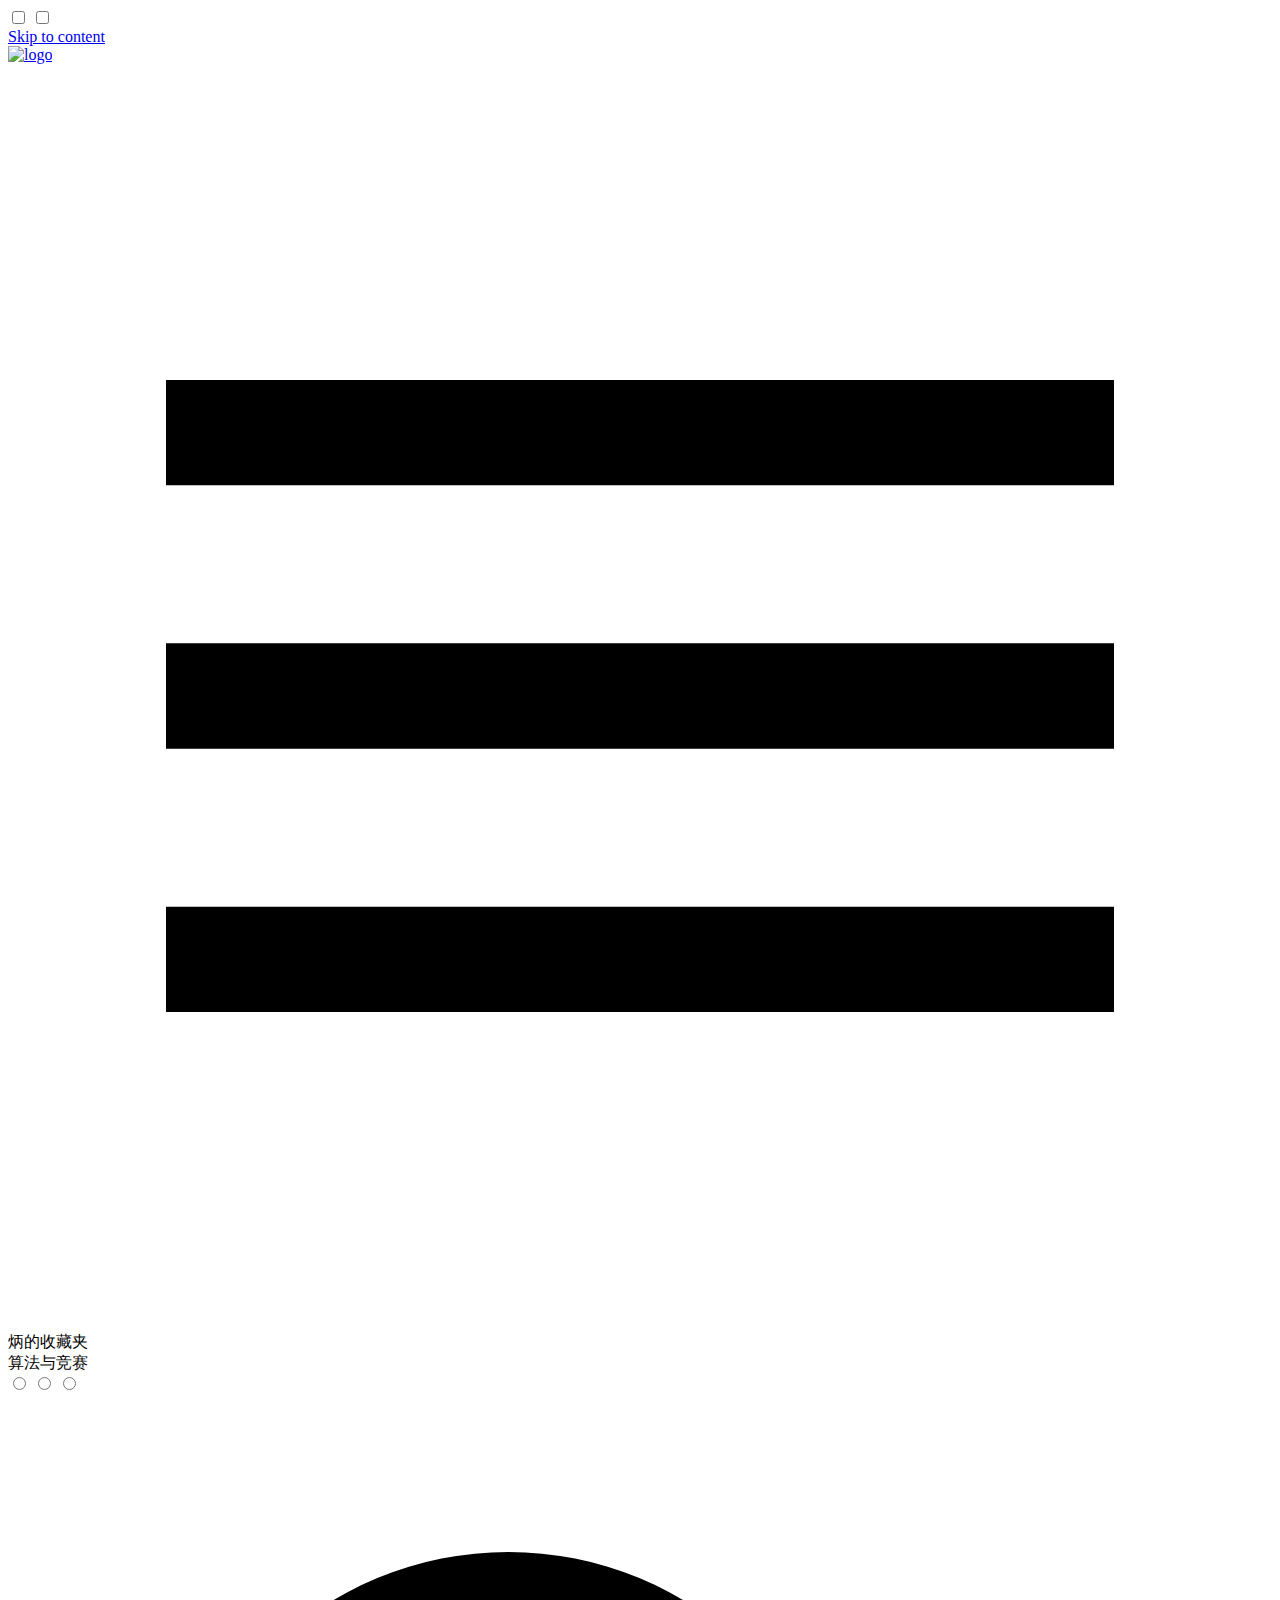
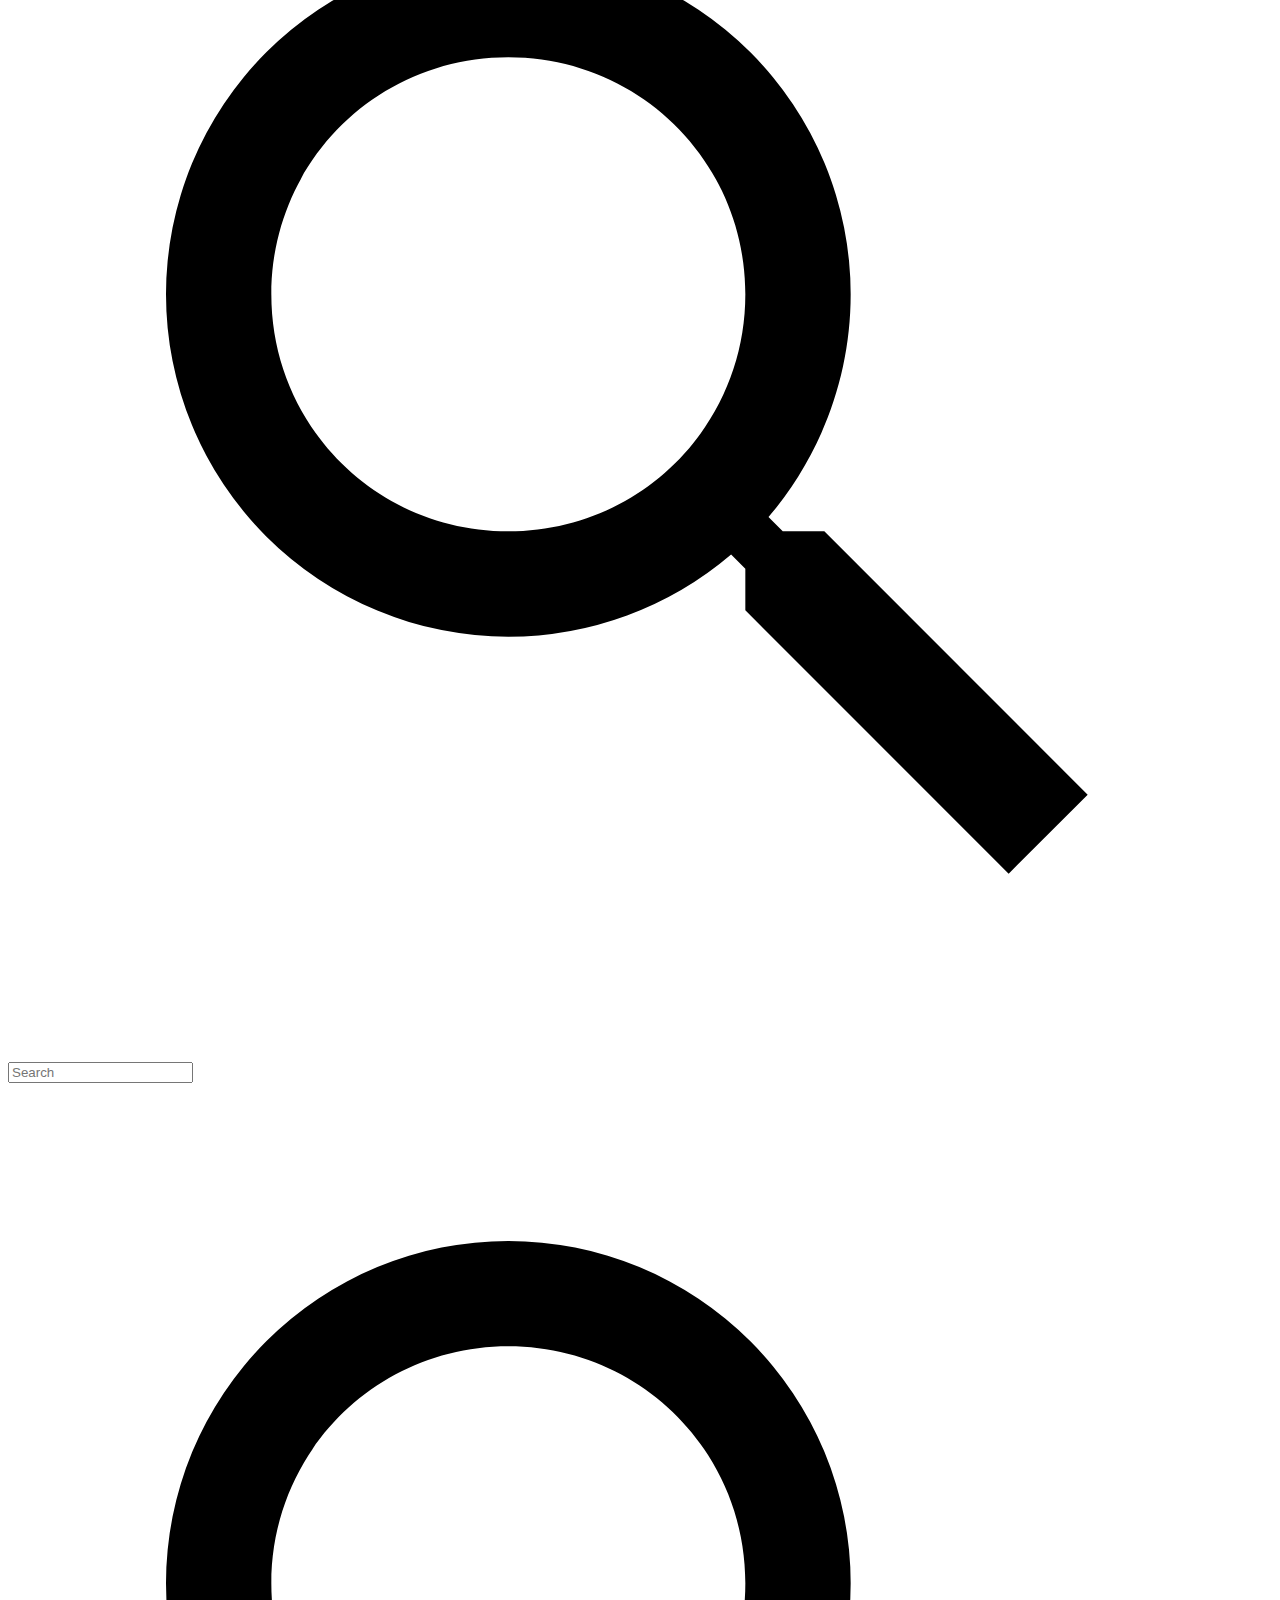
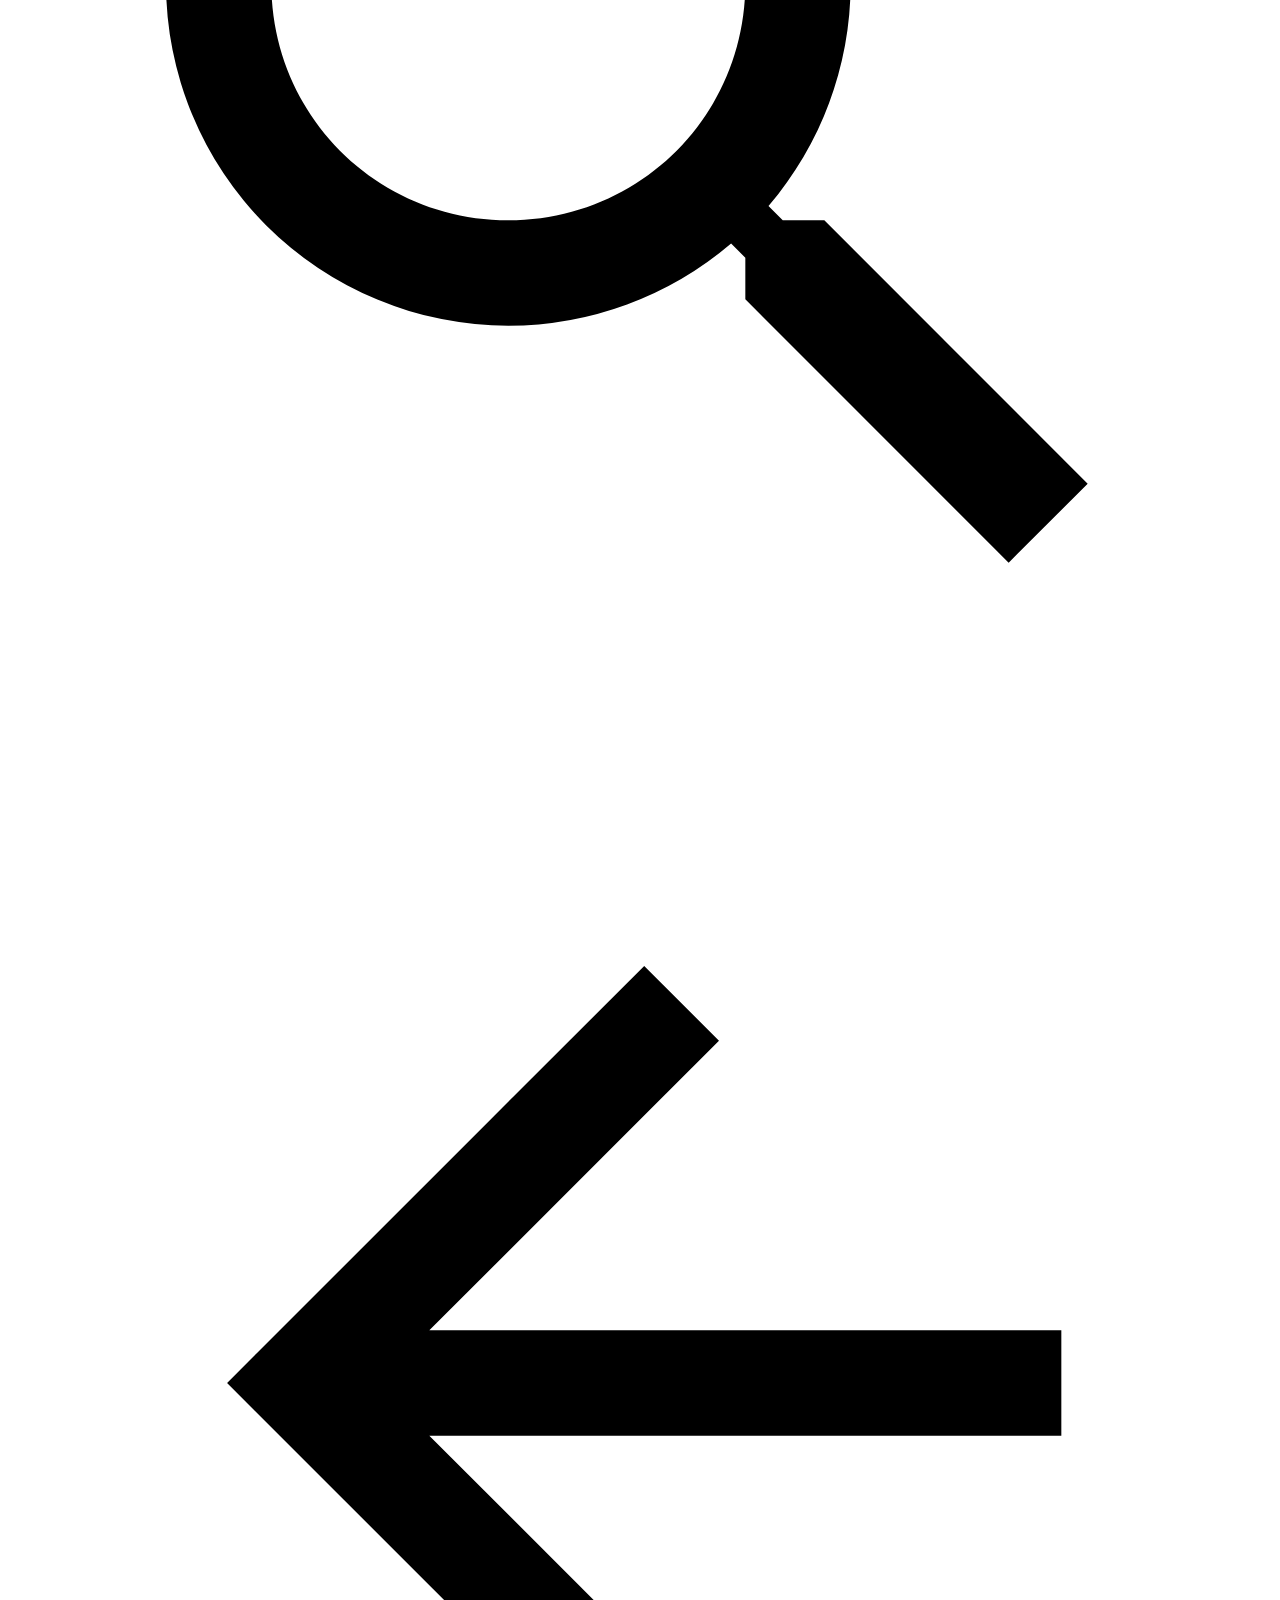
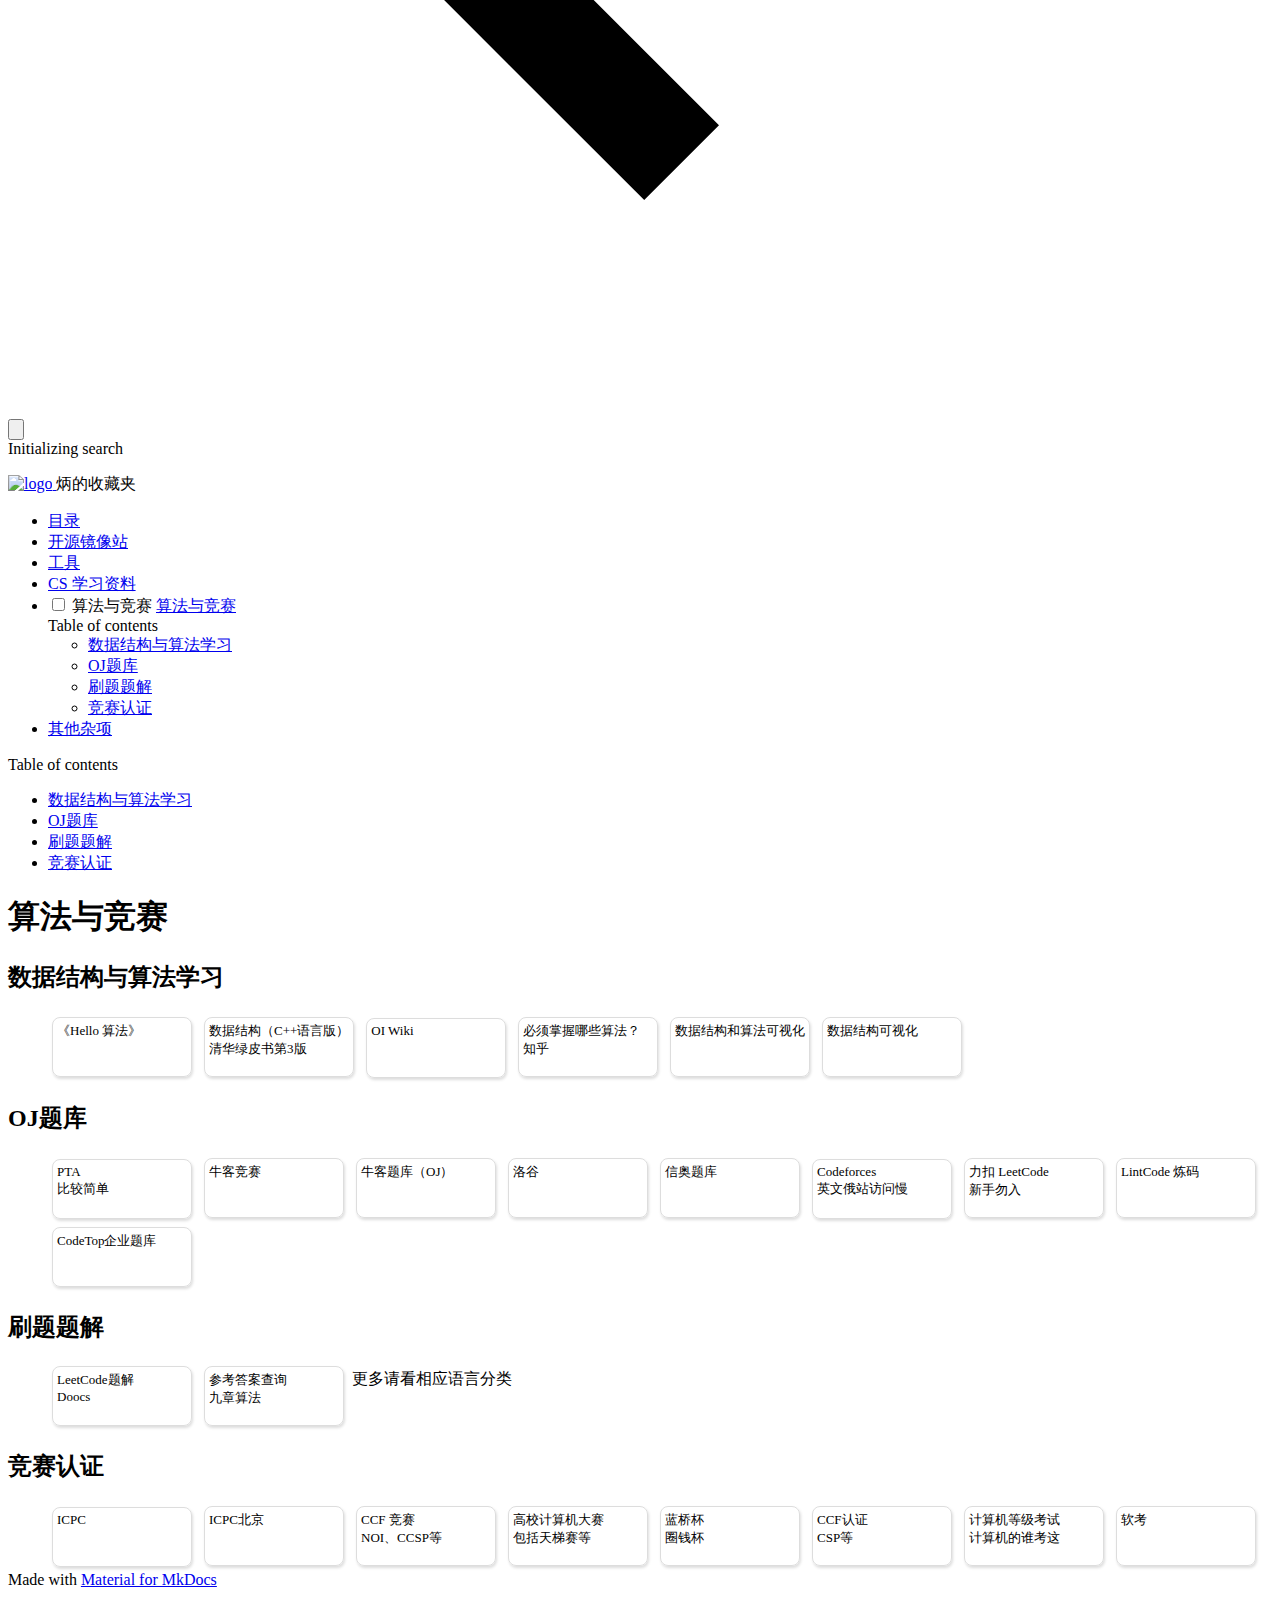
==== commit 0ed0c469: "update" ====
--- a/algorithm/index.html
+++ b/algorithm/index.html
@@ -17,7 +17,7 @@
       
       
       <link rel="icon" href="../favicon.ico">
-      <meta name="generator" content="mkdocs-1.6.1, mkdocs-material-9.5.44">
+      <meta name="generator" content="mkdocs-1.6.1, mkdocs-material-9.5.49">
     
     <link rel="manifest" href="/manifest.json">
 
@@ -27,7 +27,7 @@
       
     
     
-      <link rel="stylesheet" href="../assets/stylesheets/main.0253249f.min.css">
+      <link rel="stylesheet" href="../assets/stylesheets/main.6f8fc17f.min.css">
       
         
         <link rel="stylesheet" href="../assets/stylesheets/palette.06af60db.min.css">
@@ -509,46 +509,43 @@
 
 <h1 id="_1">算法与竞赛</h1>
 <h2 id="_2">数据结构与算法学习</h2>
-<div class="grid">
-    <a href="https://www.hello-algo.com/">《Hello 算法》</a>
-    <a href="https://dsa.cs.tsinghua.edu.cn/~deng/ds/dsacpp/">《数据结构（C++语言版）》</a>
-    <a href="https://oi-wiki.org">OI Wiki</a>
-    <a href="https://www.zhihu.com/question/23148377/answer/907915556">必须掌握哪些算法？ - 知乎</a>
-    <a href="https://visualgo.net/zh">数据结构和算法可视化</a>
-    <a href="https://www.cs.usfca.edu/~galles/visualization/Algorithms.html">数据结构可视化</a>
-</div>
-
+<ul>
+<li><a href="https://www.hello-algo.com/">《Hello 算法》</a></li>
+<li><a href="https://dsa.cs.tsinghua.edu.cn/~deng/ds/dsacpp/">数据结构（C++语言版）<br /> 清华绿皮书第3版</a></li>
+<li><a href="https://oi-wiki.org/">OI Wiki</a></li>
+<li><a href="https://www.zhihu.com/question/23148377/answer/907915556">必须掌握哪些算法？<br /> 知乎</a></li>
+<li><a href="https://visualgo.net/zh">数据结构和算法可视化</a></li>
+<li><a href="https://www.cs.usfca.edu/~galles/visualization/Algorithms.html">数据结构可视化</a></li>
+</ul>
 <h2 id="oj">OJ题库</h2>
-<div class="grid">
-    <a href="https://pintia.cn/">PTA<br />>比较简单</a>
-    <a href="https://ac.nowcoder.com/">牛客竞赛</a>
-    <a href="https://www.nowcoder.com/exam/oj">牛客题库（OJ</a>
-    <a href="https://www.luogu.com.cn/">洛谷</a>
-    <a href="https://www.oitiku.com/">信奥题库</a>
-    <a href="https://codeforces.com/">Codeforces<br />>英文俄站访问慢</a>
-    <a href="https://leetcode.cn/problemset/all/">力扣 LeetCode<br />>新手勿入</a>
-    <a href="https://www.lintcode.com/">LintCode 炼码</a>
-    <a href="https://codetop.cc/">CodeTop企业题库</a>
-</div>
-
+<ul>
+<li><a href="https://pintia.cn/">PTA<br /> 比较简单</a></li>
+<li><a href="https://ac.nowcoder.com/">牛客竞赛</a></li>
+<li><a href="https://www.nowcoder.com/exam/oj">牛客题库（OJ）</a></li>
+<li><a href="https://www.luogu.com.cn/">洛谷</a></li>
+<li><a href="https://www.oitiku.com/">信奥题库</a></li>
+<li><a href="https://codeforces.com/">Codeforces<br /> 英文俄站访问慢</a></li>
+<li><a href="https://leetcode.cn/problemset/all/">力扣 LeetCode<br /> 新手勿入</a></li>
+<li><a href="https://www.lintcode.com/">LintCode 炼码</a></li>
+<li><a href="https://codetop.cc/">CodeTop企业题库</a></li>
+</ul>
 <h2 id="_3">刷题题解</h2>
-<div class="grid">
-    <a href="https://doocs.gitee.io/leetcode/">LeetCode题解<br />>Doocs</a>
-    <a href="https://www.jiuzhang.com/solutions/">参考答案查询<br />>九章算法</a>
-    <a>更多请看相应语言分类</a>
-</div>
-
+<ul>
+<li><a href="https://doocs.gitee.io/leetcode/">LeetCode题解<br /> Doocs</a></li>
+<li><a href="https://www.jiuzhang.com/solutions/">参考答案查询<br /> 九章算法</a></li>
+<li>更多请看相应语言分类</li>
+</ul>
 <h2 id="_4">竞赛认证</h2>
-<div class="grid">
-    <a href="https://icpc.global/">ICPC</a>
-    <a href="https://icpc.pku.edu.cn/">ICPC北京</a>
-    <a href="https://www.ccf.org.cn/Activities/Contests/">CCF 竞赛<br />>NOI、CCSP等</a>
-    <a href="http://www.c4best.cn/">高校计算机大赛<br />>包括天梯赛等</a>
-    <a href="https://dasai.lanqiao.cn/">蓝桥杯<br />>圈钱杯</a>
-    <a href="https://www.ccf.org.cn/Activities/Certification/">CCF认证<br />>CSP等</a>
-    <a href="http://ncre.neea.edu.cn/">计算机等级考试<br />>计算机的谁考这</a>
-    <a href="https://www.ruankao.org.cn/">软考</a>
-</div>
+<ul>
+<li><a href="https://icpc.global/">ICPC</a></li>
+<li><a href="https://icpc.pku.edu.cn/">ICPC北京</a></li>
+<li><a href="https://www.ccf.org.cn/Activities/Contests/">CCF 竞赛<br /> NOI、CCSP等</a></li>
+<li><a href="http://www.c4best.cn/">高校计算机大赛<br /> 包括天梯赛等</a></li>
+<li><a href="https://dasai.lanqiao.cn/">蓝桥杯<br /> 圈钱杯</a></li>
+<li><a href="https://www.ccf.org.cn/Activities/Certification/">CCF认证<br /> CSP等</a></li>
+<li><a href="http://ncre.neea.edu.cn/">计算机等级考试<br /> 计算机的谁考这</a></li>
+<li><a href="https://www.ruankao.org.cn/">软考</a></li>
+</ul>
 
 
 
@@ -611,7 +608,7 @@
     <script id="__config" type="application/json">{"base": "..", "features": [], "search": "../assets/javascripts/workers/search.6ce7567c.min.js", "translations": {"clipboard.copied": "Copied to clipboard", "clipboard.copy": "Copy to clipboard", "search.result.more.one": "1 more on this page", "search.result.more.other": "# more on this page", "search.result.none": "No matching documents", "search.result.one": "1 matching document", "search.result.other": "# matching documents", "search.result.placeholder": "Type to start searching", "search.result.term.missing": "Missing", "select.version": "Select version"}}</script>
     
     
-      <script src="../assets/javascripts/bundle.83f73b43.min.js"></script>
+      <script src="../assets/javascripts/bundle.88dd0f4e.min.js"></script>
       
     
   </body>
--- a/style.css
+++ b/style.css
@@ -1,20 +1,23 @@
-.md-typeset .grid {
-    display: grid;
-    grid-template-columns: repeat(auto-fit, minmax(140px, 1fr));
+[dir="ltr"] .md-typeset ul {
+    margin: 0;
 }
-
-.grid a {
+[dir="ltr"] .md-typeset ul li {
+    margin: 0;
+    display: inline-grid;
+    grid-template-columns: repeat(auto-fit, minmax(148px, 1fr));
+}
+.md-typeset li a {
     font-size: small;
-    color: #0a71e7;
+    color: unset;
     text-decoration: none;
-    /* height: 50px; */
     min-height: 50px;
     margin: 4px;
-    border: 1px solid #dedede;
+    padding: 4px;
     border-radius: 8px;
-    display: flex;
-    align-items: center;
+    border: 1px solid #ddd;
+    box-shadow: 1px 2px 3px #ddd;
     /* justify-content: center; */
-    padding-left: 5px;
-    padding-right: 5px;
 }
+.md-grid {
+    max-width: unset;
+}